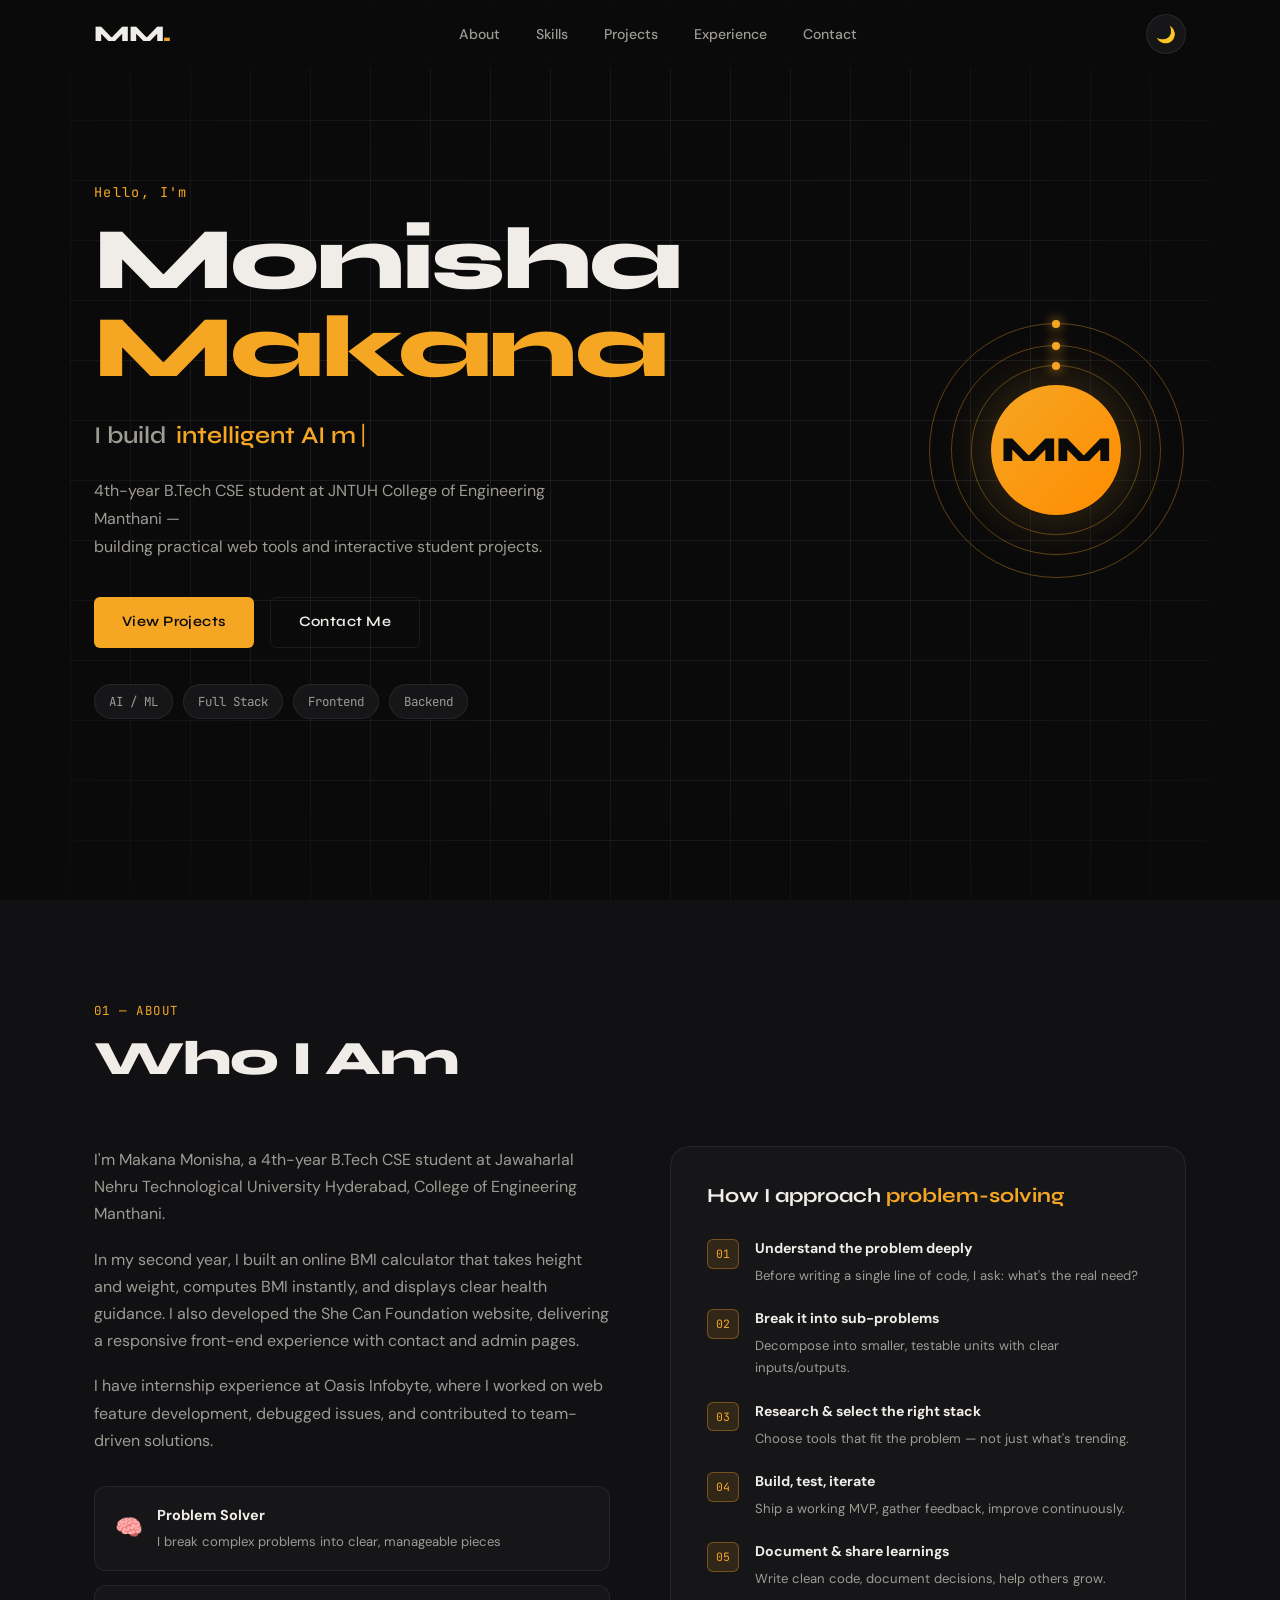
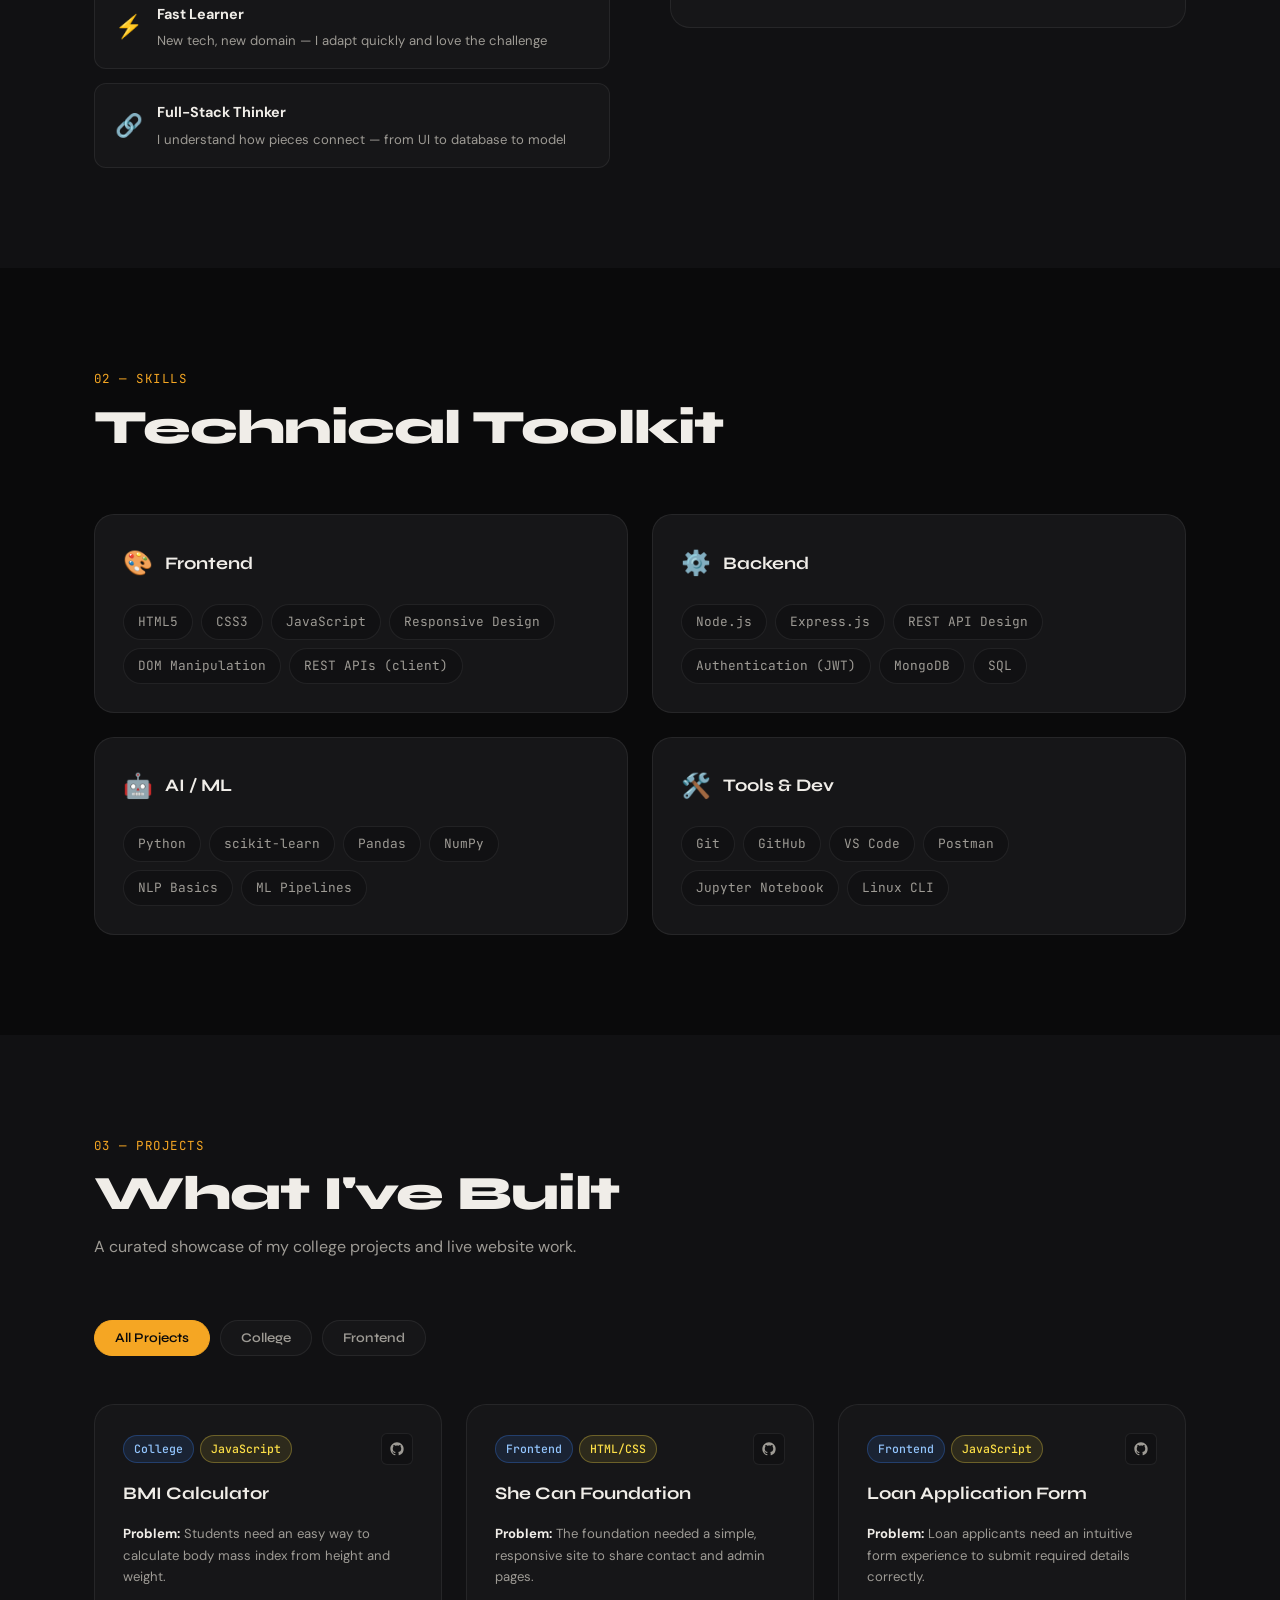
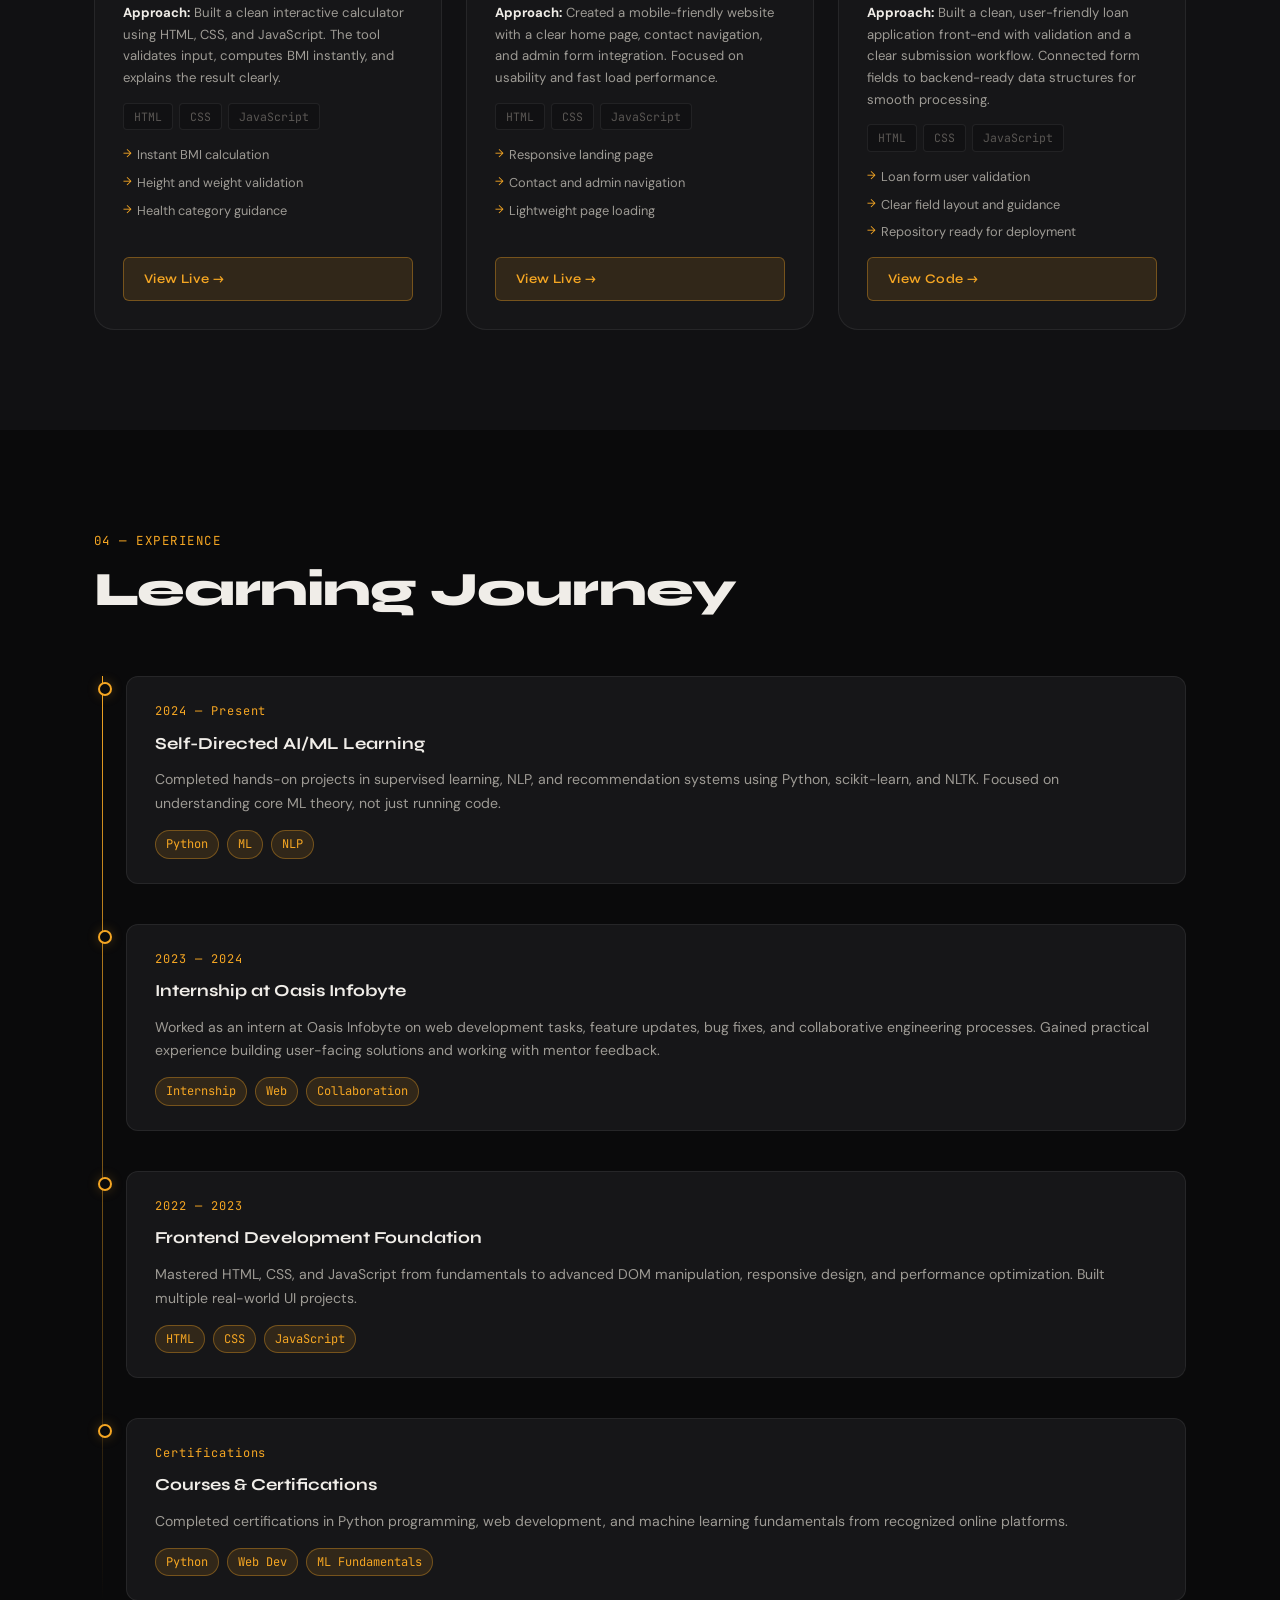
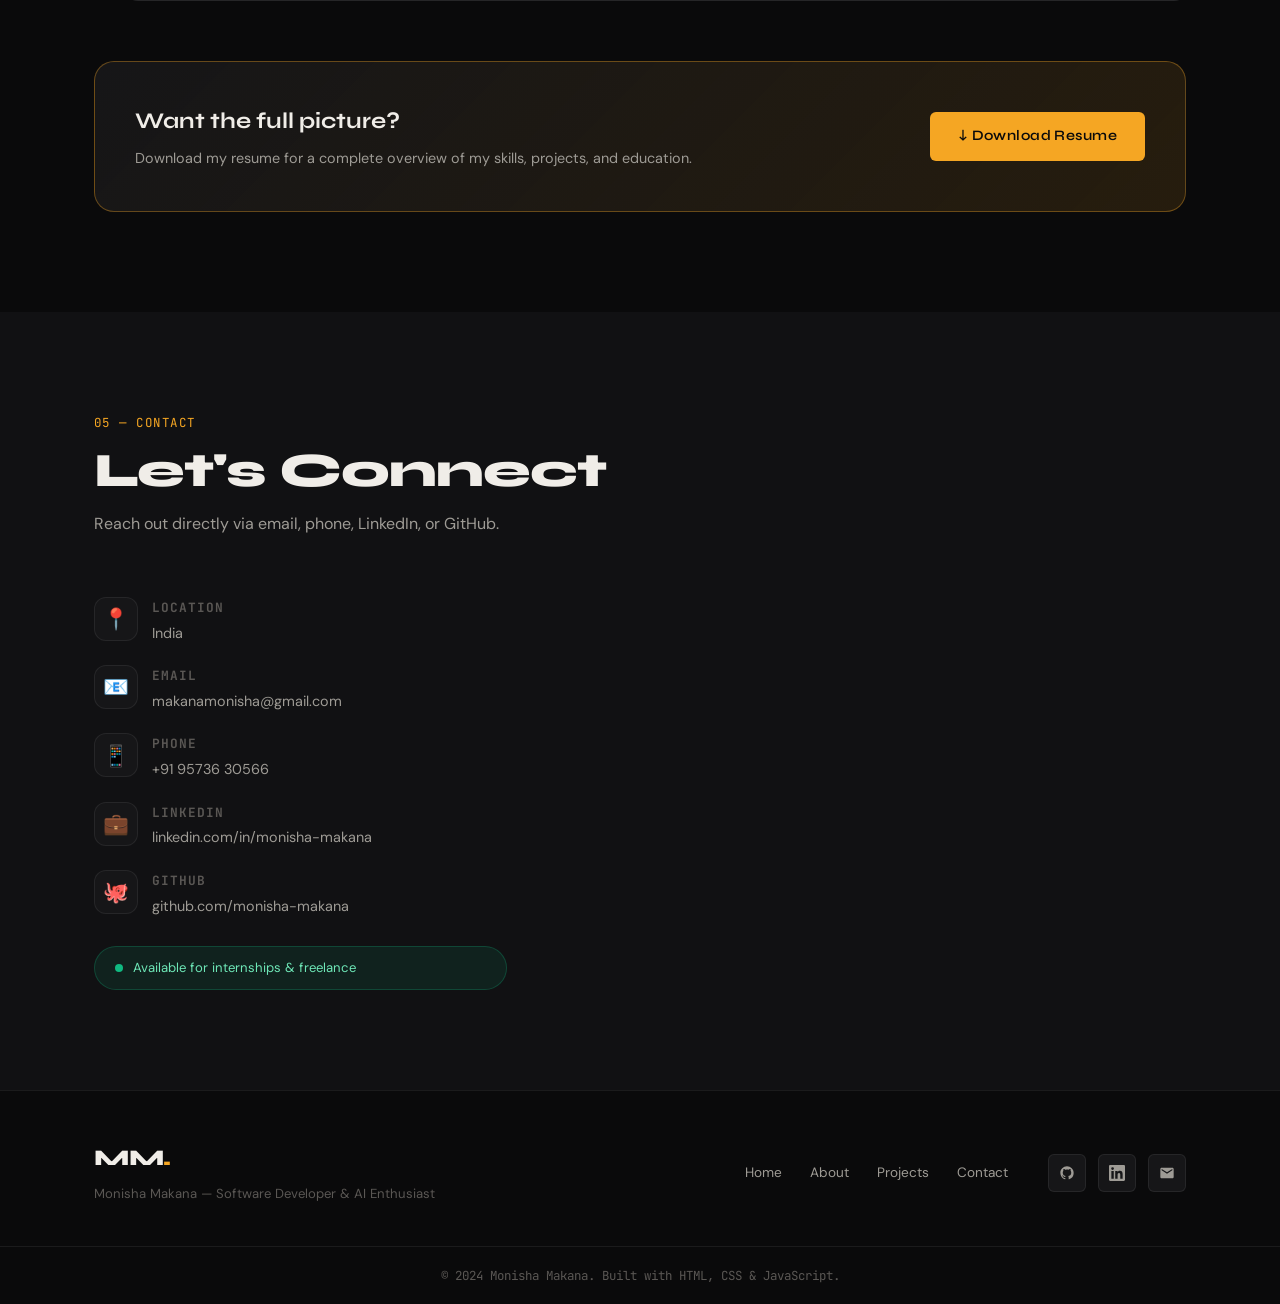
==== index.html @ d85f68fb "Add files via upload" ====
<!DOCTYPE html>
<html lang="en" data-theme="dark">
<head>
  <meta charset="UTF-8" />
  <meta name="viewport" content="width=device-width, initial-scale=1.0" />
  <title>Monisha Makana — Software Developer & AI Enthusiast</title>
  <style>
/* ============================================================
   MONISHA MAKANA — PORTFOLIO CSS
   Aesthetic: Editorial Tech — Dark/Amber with Light Mode Support
   Fonts: Syne (display) + DM Sans (body) + JetBrains Mono (code)
   ============================================================ */

/* ===== CSS VARIABLES ===== */
:root {
  /* Dark theme (default) */
  --bg-primary:    #0a0a0b;
  --bg-secondary:  #111113;
  --bg-card:       #161618;
  --bg-card-hover: #1c1c1f;

  --text-primary:  #f0ede8;
  --text-secondary:#9e9b95;
  --text-muted:    #5a5754;

  --accent:        #f5a623;
  --accent-dim:    rgba(245,166,35,0.12);
  --accent-glow:   rgba(245,166,35,0.25);

  --border:        rgba(255,255,255,0.07);
  --border-accent: rgba(245,166,35,0.35);

  --radius-sm:     6px;
  --radius-md:     12px;
  --radius-lg:     20px;

  --shadow-card:   0 4px 32px rgba(0,0,0,0.5);
  --shadow-glow:   0 0 40px rgba(245,166,35,0.15);

  --transition:    0.3s cubic-bezier(0.4,0,0.2,1);
  --font-display:  'Syne', sans-serif;
  --font-body:     'DM Sans', sans-serif;
  --font-mono:     'JetBrains Mono', monospace;
}

/* Light theme */
[data-theme="light"] {
  --bg-primary:    #faf9f7;
  --bg-secondary:  #f2f0ec;
  --bg-card:       #ffffff;
  --bg-card-hover: #f7f5f1;

  --text-primary:  #1a1815;
  --text-secondary:#5a5754;
  --text-muted:    #9e9b95;

  --accent:        #d4880a;
  --accent-dim:    rgba(212,136,10,0.1);
  --accent-glow:   rgba(212,136,10,0.2);

  --border:        rgba(0,0,0,0.08);
  --border-accent: rgba(212,136,10,0.3);

  --shadow-card:   0 4px 24px rgba(0,0,0,0.08);
  --shadow-glow:   0 0 40px rgba(212,136,10,0.12);
}

/* ===== RESET & BASE ===== */
*, *::before, *::after { box-sizing: border-box; margin: 0; padding: 0; }

html {
  scroll-behavior: smooth;
  font-size: 16px;
}

body {
  font-family: var(--font-body);
  background: var(--bg-primary);
  color: var(--text-primary);
  line-height: 1.7;
  transition: background var(--transition), color var(--transition);
  overflow-x: hidden;
}

a { color: inherit; text-decoration: none; }
img { max-width: 100%; display: block; }
ul { list-style: none; }
button { cursor: pointer; border: none; background: none; font-family: inherit; }

/* ===== SCROLLBAR ===== */
::-webkit-scrollbar { width: 4px; }
::-webkit-scrollbar-track { background: var(--bg-primary); }
::-webkit-scrollbar-thumb { background: var(--accent-dim); border-radius: 2px; }
::-webkit-scrollbar-thumb:hover { background: var(--accent); }

/* ===== UTILITY ===== */
.container {
  max-width: 1140px;
  margin: 0 auto;
  padding: 0 24px;
}

.accent { color: var(--accent); }

/* ===== REVEAL ANIMATION ===== */
.reveal {
  opacity: 0;
  transform: translateY(30px);
  transition: opacity 0.7s ease, transform 0.7s ease;
}
.reveal.visible {
  opacity: 1;
  transform: translateY(0);
}

/* Hero section elements are visible immediately */
.hero .reveal {
  opacity: 1;
  transform: translateY(0);
}

/* ===== BUTTONS ===== */
.btn {
  display: inline-flex;
  align-items: center;
  gap: 8px;
  padding: 12px 28px;
  border-radius: var(--radius-sm);
  font-family: var(--font-display);
  font-weight: 600;
  font-size: 0.9rem;
  letter-spacing: 0.03em;
  transition: all var(--transition);
  cursor: pointer;
  white-space: nowrap;
}

.btn-primary {
  background: var(--accent);
  color: #0a0a0b;
  box-shadow: 0 0 0 0 var(--accent-glow);
}
.btn-primary:hover {
  background: #ffbc47;
  box-shadow: 0 4px 24px var(--accent-glow);
  transform: translateY(-2px);
}

.btn-outline {
  background: transparent;
  color: var(--text-primary);
  border: 1px solid var(--border);
}
.btn-outline:hover {
  border-color: var(--accent);
  color: var(--accent);
  transform: translateY(-2px);
}

.btn-card {
  background: var(--accent-dim);
  color: var(--accent);
  padding: 10px 20px;
  font-size: 0.82rem;
  border: 1px solid var(--border-accent);
}
.btn-card:hover {
  background: var(--accent);
  color: #0a0a0b;
}

.btn-full { width: 100%; justify-content: center; }

/* ===== SECTION BASE ===== */
.section {
  padding: 100px 0;
}

.section-header {
  margin-bottom: 60px;
}

.section-tag {
  font-family: var(--font-mono);
  font-size: 0.78rem;
  color: var(--accent);
  letter-spacing: 0.12em;
  text-transform: uppercase;
  display: block;
  margin-bottom: 12px;
}

.section-title {
  font-family: var(--font-display);
  font-size: clamp(2rem, 4vw, 3rem);
  font-weight: 800;
  line-height: 1.1;
  letter-spacing: -0.02em;
}

.section-subtitle {
  margin-top: 12px;
  color: var(--text-secondary);
  font-size: 1rem;
  max-width: 560px;
}

/* ============================================================
   NAVBAR
   ============================================================ */
.navbar {
  position: fixed;
  top: 0;
  left: 0;
  right: 0;
  z-index: 999;
  background: rgba(10,10,11,0.6);
  backdrop-filter: blur(16px);
  -webkit-backdrop-filter: blur(16px);
  border-bottom: 1px solid transparent;
  transition: border-color var(--transition), background var(--transition);
}
[data-theme="light"] .navbar {
  background: rgba(250,249,247,0.8);
}
.navbar.scrolled {
  border-bottom-color: var(--border);
}

.nav-container {
  max-width: 1140px;
  margin: 0 auto;
  padding: 0 24px;
  height: 68px;
  display: flex;
  align-items: center;
  justify-content: space-between;
  gap: 32px;
}

.nav-logo {
  font-family: var(--font-display);
  font-size: 1.4rem;
  font-weight: 800;
  letter-spacing: -0.02em;
  flex-shrink: 0;
}
.nav-logo .dot { color: var(--accent); }

.nav-links {
  display: flex;
  align-items: center;
  gap: 36px;
}
.nav-links a {
  font-size: 0.88rem;
  font-weight: 500;
  color: var(--text-secondary);
  transition: color var(--transition);
  position: relative;
}
.nav-links a::after {
  content: '';
  position: absolute;
  bottom: -4px;
  left: 0;
  width: 0;
  height: 1px;
  background: var(--accent);
  transition: width var(--transition);
}
.nav-links a:hover,
.nav-links a.active {
  color: var(--text-primary);
}
.nav-links a:hover::after,
.nav-links a.active::after {
  width: 100%;
}

.nav-actions {
  display: flex;
  align-items: center;
  gap: 12px;
}

.theme-toggle {
  width: 40px;
  height: 40px;
  border-radius: 50%;
  display: flex;
  align-items: center;
  justify-content: center;
  background: var(--bg-card);
  border: 1px solid var(--border);
  font-size: 1rem;
  transition: all var(--transition);
}
.theme-toggle:hover { border-color: var(--accent); }

[data-theme="dark"] .icon-sun { display: none; }
[data-theme="dark"] .icon-moon { display: block; }
[data-theme="light"] .icon-sun { display: block; }
[data-theme="light"] .icon-moon { display: none; }

.hamburger {
  display: none;
  flex-direction: column;
  gap: 5px;
  padding: 8px;
}
.hamburger span {
  display: block;
  width: 22px;
  height: 2px;
  background: var(--text-primary);
  border-radius: 2px;
  transition: all var(--transition);
}

/* ============================================================
   HERO
   ============================================================ */
.hero {
  min-height: 100vh;
  position: relative;
  padding: 80px 24px;
  overflow: hidden;
  display: grid;
  grid-template-columns: 1fr auto;
  align-items: center;
  gap: 60px;
  max-width: 1140px;
  margin: 0 auto;
}

/* Background grid pattern */
.hero-bg-grid {
  position: absolute;
  inset: 0;
  background-image:
    linear-gradient(var(--border) 1px, transparent 1px),
    linear-gradient(90deg, var(--border) 1px, transparent 1px);
  background-size: 60px 60px;
  mask-image: radial-gradient(ellipse 80% 80% at 50% 50%, black 40%, transparent 100%);
  -webkit-mask-image: radial-gradient(ellipse 80% 80% at 50% 50%, black 40%, transparent 100%);
  z-index: 0;
  pointer-events: none;
}

.hero > *:not(.hero-bg-grid) {
  position: relative;
  z-index: 1;
}

.hero-content {
  max-width: 620px;
}

.hero-greeting {
  font-family: var(--font-mono);
  font-size: 0.85rem;
  color: var(--accent);
  letter-spacing: 0.1em;
  margin-bottom: 12px;
}

.hero-name {
  font-family: var(--font-display);
  font-size: clamp(3rem, 7vw, 5.5rem);
  font-weight: 800;
  line-height: 1.0;
  letter-spacing: -0.03em;
  margin-bottom: 24px;
}

.hero-role {
  font-family: var(--font-display);
  font-size: clamp(1.1rem, 2.5vw, 1.5rem);
  font-weight: 600;
  color: var(--text-secondary);
  margin-bottom: 20px;
  display: flex;
  align-items: center;
  flex-wrap: wrap;
  gap: 4px;
}
.typed-text { color: var(--accent); }
.cursor-blink {
  color: var(--accent);
  animation: blink 1s step-end infinite;
  font-weight: 300;
}
@keyframes blink { 0%,100%{opacity:1} 50%{opacity:0} }

.hero-tagline {
  color: var(--text-secondary);
  font-size: 1rem;
  line-height: 1.75;
  margin-bottom: 36px;
  max-width: 480px;
}

.hero-cta {
  display: flex;
  gap: 16px;
  flex-wrap: wrap;
  margin-bottom: 36px;
}

.hero-chips {
  display: flex;
  gap: 10px;
  flex-wrap: wrap;
}
.chip {
  padding: 6px 14px;
  background: var(--bg-card);
  border: 1px solid var(--border);
  border-radius: 100px;
  font-size: 0.78rem;
  font-family: var(--font-mono);
  color: var(--text-secondary);
  transition: all var(--transition);
}
.chip:hover {
  border-color: var(--accent);
  color: var(--accent);
}

/* Avatar visual */
.hero-visual {
  display: flex;
  align-items: center;
  justify-content: center;
  position: relative;
  z-index: 1;
}

.avatar-ring {
  position: relative;
  width: 260px;
  height: 260px;
  display: flex;
  align-items: center;
  justify-content: center;
  flex-shrink: 0;
}

.avatar-inner {
  width: 130px;
  height: 130px;
  border-radius: 50%;
  background: linear-gradient(135deg, var(--accent) 0%, #ff8c00 100%);
  display: flex;
  align-items: center;
  justify-content: center;
  box-shadow: 0 0 60px var(--accent-glow);
  z-index: 2;
  position: relative;
}

.avatar-initials {
  font-family: var(--font-display);
  font-size: 2.2rem;
  font-weight: 800;
  color: #0a0a0b;
  letter-spacing: -0.03em;
}

.orbit {
  position: absolute;
  border: 1px solid var(--border-accent);
  border-radius: 50%;
  animation: spin linear infinite;
}
.orbit-1 { width: 170px; height: 170px; animation-duration: 8s; }
.orbit-2 { width: 210px; height: 210px; animation-duration: 14s; animation-direction: reverse; }
.orbit-3 { width: 255px; height: 255px; animation-duration: 20s; }

.orb {
  width: 8px;
  height: 8px;
  border-radius: 50%;
  background: var(--accent);
  position: absolute;
  top: -4px;
  left: 50%;
  transform: translateX(-50%);
  box-shadow: 0 0 12px var(--accent);
}

@keyframes spin { from{transform:rotate(0deg)} to{transform:rotate(360deg)} }

/* ============================================================
   ABOUT
   ============================================================ */
.about { background: var(--bg-secondary); }

.about-grid {
  display: grid;
  grid-template-columns: 1fr 1fr;
  gap: 60px;
  align-items: start;
}

.about-text p {
  color: var(--text-secondary);
  margin-bottom: 18px;
  font-size: 1rem;
}
.about-text strong { color: var(--text-primary); }

.about-values {
  display: grid;
  grid-template-columns: 1fr;
  gap: 14px;
  margin-top: 32px;
}

.value-card {
  display: grid;
  grid-template-columns: auto 1fr;
  grid-template-rows: auto auto;
  gap: 4px 14px;
  padding: 16px 20px;
  background: var(--bg-card);
  border: 1px solid var(--border);
  border-radius: var(--radius-md);
  transition: border-color var(--transition);
}
.value-card:hover { border-color: var(--border-accent); }
.value-icon {
  font-size: 1.4rem;
  grid-row: 1 / 3;
  display: flex;
  align-items: center;
}
.value-card strong { font-size: 0.9rem; }
.value-card p { font-size: 0.82rem; color: var(--text-secondary); margin: 0; }

/* Approach Box */
.approach-box {
  background: var(--bg-card);
  border: 1px solid var(--border);
  border-radius: var(--radius-lg);
  padding: 36px;
}

.approach-title {
  font-family: var(--font-display);
  font-size: 1.25rem;
  font-weight: 700;
  margin-bottom: 28px;
  line-height: 1.3;
}

.approach-steps {
  display: flex;
  flex-direction: column;
  gap: 20px;
}

.approach-steps li {
  display: flex;
  gap: 16px;
  align-items: flex-start;
}

.step-num {
  font-family: var(--font-mono);
  font-size: 0.72rem;
  color: var(--accent);
  background: var(--accent-dim);
  border: 1px solid var(--border-accent);
  border-radius: var(--radius-sm);
  padding: 4px 8px;
  flex-shrink: 0;
  margin-top: 2px;
}

.approach-steps strong {
  font-size: 0.88rem;
  display: block;
  margin-bottom: 4px;
}
.approach-steps p { font-size: 0.82rem; color: var(--text-secondary); margin: 0; }

/* ============================================================
   SKILLS
   ============================================================ */
.skills-grid {
  display: grid;
  grid-template-columns: repeat(2, 1fr);
  gap: 24px;
}

.skill-category {
  background: var(--bg-card);
  border: 1px solid var(--border);
  border-radius: var(--radius-lg);
  padding: 28px;
  transition: border-color var(--transition), transform var(--transition);
}
.skill-category:hover {
  border-color: var(--border-accent);
  transform: translateY(-4px);
  box-shadow: var(--shadow-card);
}

.skill-cat-header {
  display: flex;
  align-items: center;
  gap: 12px;
  margin-bottom: 20px;
}
.skill-cat-icon { font-size: 1.5rem; }
.skill-cat-header h3 {
  font-family: var(--font-display);
  font-size: 1.1rem;
  font-weight: 700;
}

.skill-tags {
  display: flex;
  flex-wrap: wrap;
  gap: 8px;
}
.skill-tag {
  padding: 6px 14px;
  background: var(--bg-secondary);
  border: 1px solid var(--border);
  border-radius: 100px;
  font-size: 0.8rem;
  font-family: var(--font-mono);
  color: var(--text-secondary);
  transition: all var(--transition);
}
.skill-tag:hover {
  background: var(--accent-dim);
  border-color: var(--border-accent);
  color: var(--accent);
}

/* ============================================================
   PROJECTS
   ============================================================ */
.projects { background: var(--bg-secondary); }

/* Filter Bar */
.filter-bar {
  display: flex;
  gap: 10px;
  flex-wrap: wrap;
  margin-bottom: 48px;
}

.filter-btn {
  padding: 9px 20px;
  border-radius: 100px;
  border: 1px solid var(--border);
  font-family: var(--font-display);
  font-size: 0.83rem;
  font-weight: 600;
  color: var(--text-secondary);
  background: var(--bg-card);
  transition: all var(--transition);
}
.filter-btn:hover {
  border-color: var(--accent);
  color: var(--text-primary);
}
.filter-btn.active {
  background: var(--accent);
  border-color: var(--accent);
  color: #0a0a0b;
}

/* Projects Grid */
.projects-grid {
  display: grid;
  grid-template-columns: repeat(3, 1fr);
  gap: 24px;
}

.project-card {
  background: var(--bg-card);
  border: 1px solid var(--border);
  border-radius: var(--radius-lg);
  padding: 28px;
  display: flex;
  flex-direction: column;
  gap: 14px;
  transition: all var(--transition);
  position: relative;
  overflow: hidden;
}
.project-card::before {
  content: '';
  position: absolute;
  top: 0;
  left: 0;
  right: 0;
  height: 3px;
  background: linear-gradient(90deg, transparent, var(--accent), transparent);
  opacity: 0;
  transition: opacity var(--transition);
}
.project-card:hover {
  border-color: var(--border-accent);
  transform: translateY(-6px);
  box-shadow: var(--shadow-card), var(--shadow-glow);
}
.project-card:hover::before { opacity: 1; }

/* Hidden cards during filter */
.project-card.hidden {
  display: none;
}

.card-header {
  display: flex;
  align-items: center;
  justify-content: space-between;
  gap: 8px;
}

.card-badges {
  display: flex;
  gap: 6px;
  flex-wrap: wrap;
}

.badge {
  padding: 3px 10px;
  border-radius: 100px;
  font-size: 0.72rem;
  font-family: var(--font-mono);
  font-weight: 500;
}
.badge-ai       { background: rgba(139,92,246,0.15); color:#a78bfa; border: 1px solid rgba(139,92,246,0.3); }
.badge-fullstack{ background: rgba(16,185,129,0.12); color:#6ee7b7; border: 1px solid rgba(16,185,129,0.3); }
.badge-frontend { background: rgba(59,130,246,0.12); color:#93c5fd; border: 1px solid rgba(59,130,246,0.3); }
.badge-backend  { background: rgba(245,158,11,0.12); color:#fcd34d; border: 1px solid rgba(245,158,11,0.3); }
.badge-python   { background: rgba(245,166,35,0.1);  color:var(--accent); border: 1px solid var(--border-accent); }
.badge-js       { background: rgba(253,224,71,0.1);  color:#fde047; border: 1px solid rgba(253,224,71,0.3); }

.icon-link {
  width: 32px;
  height: 32px;
  display: flex;
  align-items: center;
  justify-content: center;
  border-radius: var(--radius-sm);
  background: var(--bg-secondary);
  border: 1px solid var(--border);
  color: var(--text-secondary);
  transition: all var(--transition);
  flex-shrink: 0;
}
.icon-link svg { width: 16px; height: 16px; }
.icon-link:hover {
  background: var(--accent-dim);
  border-color: var(--border-accent);
  color: var(--accent);
}

.card-title {
  font-family: var(--font-display);
  font-size: 1.1rem;
  font-weight: 700;
}

.card-problem,
.card-approach {
  font-size: 0.82rem;
  color: var(--text-secondary);
  line-height: 1.65;
}
.card-problem strong,
.card-approach strong {
  color: var(--text-primary);
}

.card-stack {
  display: flex;
  flex-wrap: wrap;
  gap: 6px;
}
.stack-item {
  padding: 3px 10px;
  background: var(--bg-secondary);
  border-radius: 4px;
  font-family: var(--font-mono);
  font-size: 0.72rem;
  color: var(--text-muted);
  border: 1px solid var(--border);
}

.card-features {
  flex: 1;
  display: flex;
  flex-direction: column;
  gap: 6px;
}
.card-features li {
  font-size: 0.8rem;
  color: var(--text-secondary);
  padding-left: 14px;
  position: relative;
}
.card-features li::before {
  content: '→';
  position: absolute;
  left: 0;
  color: var(--accent);
  font-size: 0.7rem;
}

/* ============================================================
   EXPERIENCE / TIMELINE
   ============================================================ */
.timeline {
  position: relative;
  padding-left: 32px;
  display: flex;
  flex-direction: column;
  gap: 0;
}

.timeline::before {
  content: '';
  position: absolute;
  left: 8px;
  top: 0;
  bottom: 0;
  width: 1px;
  background: linear-gradient(to bottom, var(--accent), transparent);
}

.timeline-item {
  position: relative;
  padding-bottom: 40px;
}
.timeline-item:last-child { padding-bottom: 0; }

.timeline-dot {
  position: absolute;
  left: -28px;
  top: 6px;
  width: 14px;
  height: 14px;
  border-radius: 50%;
  background: var(--bg-primary);
  border: 2px solid var(--accent);
  box-shadow: 0 0 12px var(--accent-glow);
}

.timeline-content {
  background: var(--bg-card);
  border: 1px solid var(--border);
  border-radius: var(--radius-md);
  padding: 24px 28px;
  transition: border-color var(--transition);
}
.timeline-content:hover { border-color: var(--border-accent); }

.timeline-date {
  font-family: var(--font-mono);
  font-size: 0.75rem;
  color: var(--accent);
  letter-spacing: 0.08em;
  display: block;
  margin-bottom: 8px;
}
.timeline-content h3 {
  font-family: var(--font-display);
  font-size: 1.05rem;
  font-weight: 700;
  margin-bottom: 10px;
}
.timeline-content p {
  font-size: 0.88rem;
  color: var(--text-secondary);
  line-height: 1.7;
  margin-bottom: 14px;
}
.timeline-tags {
  display: flex;
  gap: 8px;
  flex-wrap: wrap;
}
.timeline-tags span {
  padding: 3px 10px;
  background: var(--accent-dim);
  border: 1px solid var(--border-accent);
  border-radius: 100px;
  font-size: 0.75rem;
  font-family: var(--font-mono);
  color: var(--accent);
}

/* Resume CTA */
.resume-cta {
  margin-top: 60px;
}
.resume-card {
  background: linear-gradient(135deg, var(--bg-card) 0%, var(--accent-dim) 100%);
  border: 1px solid var(--border-accent);
  border-radius: var(--radius-lg);
  padding: 40px;
  display: flex;
  align-items: center;
  justify-content: space-between;
  gap: 32px;
  flex-wrap: wrap;
}
.resume-text h3 {
  font-family: var(--font-display);
  font-size: 1.4rem;
  font-weight: 700;
  margin-bottom: 6px;
}
.resume-text p { color: var(--text-secondary); font-size: 0.9rem; }

/* ============================================================
   CONTACT
   ============================================================ */
.contact { background: var(--bg-secondary); }

.contact-grid {
  display: grid;
  grid-template-columns: 1fr 1.5fr;
  gap: 60px;
  align-items: start;
}

.contact-info {
  display: flex;
  flex-direction: column;
  gap: 20px;
}

.contact-item {
  display: flex;
  gap: 14px;
  align-items: flex-start;
}
.contact-icon {
  font-size: 1.3rem;
  width: 44px;
  height: 44px;
  background: var(--bg-card);
  border: 1px solid var(--border);
  border-radius: var(--radius-md);
  display: flex;
  align-items: center;
  justify-content: center;
  flex-shrink: 0;
}
.contact-item strong {
  font-size: 0.8rem;
  font-family: var(--font-mono);
  color: var(--text-muted);
  text-transform: uppercase;
  letter-spacing: 0.08em;
  display: block;
  margin-bottom: 2px;
}
.contact-item p, .contact-item a {
  font-size: 0.9rem;
  color: var(--text-secondary);
  transition: color var(--transition);
}
.contact-item a:hover { color: var(--accent); }

.availability-badge {
  display: inline-flex;
  align-items: center;
  gap: 10px;
  padding: 10px 20px;
  background: rgba(16,185,129,0.1);
  border: 1px solid rgba(16,185,129,0.25);
  border-radius: 100px;
  font-size: 0.82rem;
  color: #6ee7b7;
  margin-top: 8px;
}
.avail-dot {
  width: 8px;
  height: 8px;
  border-radius: 50%;
  background: #10b981;
  animation: pulse-dot 2s ease infinite;
  flex-shrink: 0;
}
@keyframes pulse-dot {
  0%,100% { box-shadow: 0 0 0 0 rgba(16,185,129,0.4); }
  50%      { box-shadow: 0 0 0 6px rgba(16,185,129,0); }
}

/* Contact Form */
.contact-form {
  display: flex;
  flex-direction: column;
  gap: 16px;
}
.form-row {
  display: grid;
  grid-template-columns: 1fr 1fr;
  gap: 16px;
}
.form-group {
  display: flex;
  flex-direction: column;
  gap: 6px;
}
.form-group label {
  font-size: 0.78rem;
  font-family: var(--font-mono);
  color: var(--text-muted);
  text-transform: uppercase;
  letter-spacing: 0.08em;
}
.form-group input,
.form-group textarea {
  background: var(--bg-card);
  border: 1px solid var(--border);
  border-radius: var(--radius-sm);
  padding: 12px 16px;
  font-family: var(--font-body);
  font-size: 0.9rem;
  color: var(--text-primary);
  transition: border-color var(--transition);
  resize: vertical;
  outline: none;
}
.form-group input:focus,
.form-group textarea:focus {
  border-color: var(--accent);
  box-shadow: 0 0 0 3px var(--accent-dim);
}
.form-group input::placeholder,
.form-group textarea::placeholder {
  color: var(--text-muted);
}
.form-note {
  font-size: 0.82rem;
  color: #6ee7b7;
  text-align: center;
  min-height: 20px;
}

/* ============================================================
   FOOTER
   ============================================================ */
.footer {
  background: var(--bg-primary);
  border-top: 1px solid var(--border);
  padding: 48px 0 0;
}
.footer-inner {
  display: grid;
  grid-template-columns: 1fr auto auto;
  gap: 40px;
  align-items: center;
  padding-bottom: 40px;
}
.footer-brand p {
  font-size: 0.82rem;
  color: var(--text-muted);
  margin-top: 6px;
}
.footer-links {
  display: flex;
  gap: 28px;
}
.footer-links a {
  font-size: 0.85rem;
  color: var(--text-secondary);
  transition: color var(--transition);
}
.footer-links a:hover { color: var(--accent); }
.footer-social {
  display: flex;
  gap: 12px;
}
.social-link {
  width: 38px;
  height: 38px;
  display: flex;
  align-items: center;
  justify-content: center;
  border-radius: var(--radius-sm);
  background: var(--bg-card);
  border: 1px solid var(--border);
  color: var(--text-secondary);
  transition: all var(--transition);
}
.social-link svg { width: 16px; height: 16px; }
.social-link:hover {
  background: var(--accent-dim);
  border-color: var(--border-accent);
  color: var(--accent);
}
.footer-bottom {
  border-top: 1px solid var(--border);
  padding: 18px 0;
  text-align: center;
}
.footer-bottom p {
  font-size: 0.78rem;
  color: var(--text-muted);
  font-family: var(--font-mono);
}

/* ============================================================
   MOBILE NAV OVERLAY
   ============================================================ */
@media (max-width: 768px) {
  .nav-links {
    position: fixed;
    inset: 68px 0 0 0;
    background: var(--bg-primary);
    flex-direction: column;
    justify-content: center;
    gap: 36px;
    align-items: center;
    transform: translateX(100%);
    transition: transform 0.4s cubic-bezier(0.4,0,0.2,1);
    border-top: 1px solid var(--border);
  }
  .nav-links.open { transform: translateX(0); }
  .nav-links a { font-size: 1.2rem; }
  .hamburger { display: flex; }

  .hamburger { display: flex; }
  .hamburger.open span:nth-child(1) { transform: rotate(45deg) translate(5px, 5px); }
  .hamburger.open span:nth-child(2) { opacity: 0; }
  .hamburger.open span:nth-child(3) { transform: rotate(-45deg) translate(5px, -5px); }
}

/* ============================================================
   RESPONSIVE
   ============================================================ */
@media (max-width: 1024px) {
  .projects-grid { grid-template-columns: repeat(2, 1fr); }
  .about-grid { grid-template-columns: 1fr; }
  .hero { grid-template-columns: 1fr; grid-template-rows: auto auto; }
  .hero-visual { display: none; }
}

@media (max-width: 768px) {
  .section { padding: 72px 0; }

  .hero {
    padding: 100px 24px 60px;
    grid-template-columns: 1fr;
    text-align: center;
  }
  .hero-cta { justify-content: center; }
  .hero-chips { justify-content: center; }
  .hero-tagline { margin: 0 auto 36px; }
  .hero-role { justify-content: center; }

  .skills-grid { grid-template-columns: 1fr; }
  .projects-grid { grid-template-columns: 1fr; }
  .contact-grid { grid-template-columns: 1fr; }
  .form-row { grid-template-columns: 1fr; }

  .footer-inner { grid-template-columns: 1fr; gap: 24px; }
  .footer-links { flex-wrap: wrap; gap: 16px; }

  .resume-card { flex-direction: column; text-align: center; }
  .timeline { padding-left: 24px; }
}

@media (max-width: 480px) {
  .hero-name { font-size: 2.8rem; }
  .filter-bar { gap: 8px; }
  .filter-btn { padding: 7px 14px; font-size: 0.78rem; }
}

</style>
  <!-- Google Fonts: Syne (display) + DM Sans (body) -->
  <link rel="preconnect" href="https://fonts.googleapis.com" />
  <link rel="preconnect" href="https://fonts.gstatic.com" crossorigin />
  <link href="https://fonts.googleapis.com/css2?family=Syne:wght@400;600;700;800&family=DM+Sans:ital,wght@0,300;0,400;0,500;1,300&family=JetBrains+Mono:wght@400;500&display=swap" rel="stylesheet" />
</head>
<body>

  <!-- ========== NAVBAR ========== -->
  <nav class="navbar" id="navbar">
    <div class="nav-container">
      <a href="#home" class="nav-logo">MM<span class="dot">.</span></a>

      <ul class="nav-links" id="navLinks">
        <li><a href="#about">About</a></li>
        <li><a href="#skills">Skills</a></li>
        <li><a href="#projects">Projects</a></li>
        <li><a href="#experience">Experience</a></li>
        <li><a href="#contact">Contact</a></li>
      </ul>

      <div class="nav-actions">
        <!-- Dark/Light Toggle -->
        <button class="theme-toggle" id="themeToggle" aria-label="Toggle theme">
          <span class="icon-sun">☀️</span>
          <span class="icon-moon">🌙</span>
        </button>
        <!-- Mobile hamburger -->
        <button class="hamburger" id="hamburger" aria-label="Menu">
          <span></span><span></span><span></span>
        </button>
      </div>
    </div>
  </nav>

  <!-- ========== HERO ========== -->
  <section class="hero" id="home">
    <div class="hero-bg-grid"></div>
    <div class="hero-content">
      <p class="hero-greeting reveal">Hello, I'm</p>
      <h1 class="hero-name reveal">Monisha<br /><span class="accent">Makana</span></h1>
      <div class="hero-role reveal">
        <span class="role-static">I build&nbsp;</span>
        <span class="typed-text" id="typedText"></span>
        <span class="cursor-blink">|</span>
      </div>
      <p class="hero-tagline reveal">
        4th-year B.Tech CSE student at JNTUH College of Engineering Manthani —<br />
        building practical web tools and interactive student projects.
      </p>
      <div class="hero-cta reveal">
        <a href="#projects" class="btn btn-primary">View Projects</a>
        <a href="#contact" class="btn btn-outline">Contact Me</a>
      </div>
      <div class="hero-chips reveal">
        <span class="chip">AI / ML</span>
        <span class="chip">Full Stack</span>
        <span class="chip">Frontend</span>
        <span class="chip">Backend</span>
      </div>
    </div>
    <div class="hero-visual reveal">
      <div class="avatar-ring">
        <div class="avatar-inner">
          <span class="avatar-initials">MM</span>
        </div>
        <div class="orbit orbit-1"><div class="orb"></div></div>
        <div class="orbit orbit-2"><div class="orb"></div></div>
        <div class="orbit orbit-3"><div class="orb"></div></div>
      </div>
    </div>
  </section>

  <!-- ========== ABOUT ========== -->
  <section class="section about" id="about">
    <div class="container">
      <div class="section-header reveal">
        <span class="section-tag">01 — About</span>
        <h2 class="section-title">Who I Am</h2>
      </div>
      <div class="about-grid">
        <div class="about-text reveal">
          <p>I'm Makana Monisha, a 4th-year B.Tech CSE student at Jawaharlal Nehru Technological University Hyderabad, College of Engineering Manthani.</p>
          <p>In my second year, I built an online BMI calculator that takes height and weight, computes BMI instantly, and displays clear health guidance. I also developed the She Can Foundation website, delivering a responsive front-end experience with contact and admin pages.</p>
          <p>I have internship experience at Oasis Infobyte, where I worked on web feature development, debugged issues, and contributed to team-driven solutions.</p>
          <div class="about-values">
            <div class="value-card reveal">
              <span class="value-icon">🧠</span>
              <strong>Problem Solver</strong>
              <p>I break complex problems into clear, manageable pieces</p>
            </div>
            <div class="value-card reveal">
              <span class="value-icon">⚡</span>
              <strong>Fast Learner</strong>
              <p>New tech, new domain — I adapt quickly and love the challenge</p>
            </div>
            <div class="value-card reveal">
              <span class="value-icon">🔗</span>
              <strong>Full-Stack Thinker</strong>
              <p>I understand how pieces connect — from UI to database to model</p>
            </div>
          </div>
        </div>

        <!-- Problem Solving Approach -->
        <div class="approach-box reveal">
          <h3 class="approach-title">How I approach <span class="accent">problem-solving</span></h3>
          <ol class="approach-steps">
            <li>
              <span class="step-num">01</span>
              <div>
                <strong>Understand the problem deeply</strong>
                <p>Before writing a single line of code, I ask: what's the real need?</p>
              </div>
            </li>
            <li>
              <span class="step-num">02</span>
              <div>
                <strong>Break it into sub-problems</strong>
                <p>Decompose into smaller, testable units with clear inputs/outputs.</p>
              </div>
            </li>
            <li>
              <span class="step-num">03</span>
              <div>
                <strong>Research & select the right stack</strong>
                <p>Choose tools that fit the problem — not just what's trending.</p>
              </div>
            </li>
            <li>
              <span class="step-num">04</span>
              <div>
                <strong>Build, test, iterate</strong>
                <p>Ship a working MVP, gather feedback, improve continuously.</p>
              </div>
            </li>
            <li>
              <span class="step-num">05</span>
              <div>
                <strong>Document & share learnings</strong>
                <p>Write clean code, document decisions, help others grow.</p>
              </div>
            </li>
          </ol>
        </div>
      </div>
    </div>
  </section>

  <!-- ========== SKILLS ========== -->
  <section class="section skills" id="skills">
    <div class="container">
      <div class="section-header reveal">
        <span class="section-tag">02 — Skills</span>
        <h2 class="section-title">Technical Toolkit</h2>
      </div>
      <div class="skills-grid">

        <div class="skill-category reveal">
          <div class="skill-cat-header">
            <span class="skill-cat-icon">🎨</span>
            <h3>Frontend</h3>
          </div>
          <div class="skill-tags">
            <span class="skill-tag">HTML5</span>
            <span class="skill-tag">CSS3</span>
            <span class="skill-tag">JavaScript</span>
            <span class="skill-tag">Responsive Design</span>
            <span class="skill-tag">DOM Manipulation</span>
            <span class="skill-tag">REST APIs (client)</span>
          </div>
        </div>

        <div class="skill-category reveal">
          <div class="skill-cat-header">
            <span class="skill-cat-icon">⚙️</span>
            <h3>Backend</h3>
          </div>
          <div class="skill-tags">
            <span class="skill-tag">Node.js</span>
            <span class="skill-tag">Express.js</span>
            <span class="skill-tag">REST API Design</span>
            <span class="skill-tag">Authentication (JWT)</span>
            <span class="skill-tag">MongoDB</span>
            <span class="skill-tag">SQL</span>
          </div>
        </div>

        <div class="skill-category reveal">
          <div class="skill-cat-header">
            <span class="skill-cat-icon">🤖</span>
            <h3>AI / ML</h3>
          </div>
          <div class="skill-tags">
            <span class="skill-tag">Python</span>
            <span class="skill-tag">scikit-learn</span>
            <span class="skill-tag">Pandas</span>
            <span class="skill-tag">NumPy</span>
            <span class="skill-tag">NLP Basics</span>
            <span class="skill-tag">ML Pipelines</span>
          </div>
        </div>

        <div class="skill-category reveal">
          <div class="skill-cat-header">
            <span class="skill-cat-icon">🛠️</span>
            <h3>Tools & Dev</h3>
          </div>
          <div class="skill-tags">
            <span class="skill-tag">Git</span>
            <span class="skill-tag">GitHub</span>
            <span class="skill-tag">VS Code</span>
            <span class="skill-tag">Postman</span>
            <span class="skill-tag">Jupyter Notebook</span>
            <span class="skill-tag">Linux CLI</span>
          </div>
        </div>

      </div>
    </div>
  </section>

  <!-- ========== PROJECTS ========== -->
  <section class="section projects" id="projects">
    <div class="container">
      <div class="section-header reveal">
        <span class="section-tag">03 — Projects</span>
        <h2 class="section-title">What I've Built</h2>
        <p class="section-subtitle">A curated showcase of my college projects and live website work.</p>
      </div>

      <!-- Filter Tabs -->
      <div class="filter-bar reveal">
        <button class="filter-btn active" data-filter="all">All Projects</button>
        <button class="filter-btn" data-filter="college">College</button>
        <button class="filter-btn" data-filter="frontend">Frontend</button>
      </div>

      <!-- Project Cards Grid -->
      <div class="projects-grid" id="projectsGrid">

        <article class="project-card reveal" data-category="college">
          <div class="card-header">
            <div class="card-badges">
              <span class="badge badge-frontend">College</span>
              <span class="badge badge-js">JavaScript</span>
            </div>
            <div class="card-links">
              <a href="https://bmi-sigma-eight.vercel.app" class="icon-link" title="Live BMI Site" target="_blank" rel="noreferrer">
                <svg viewBox="0 0 24 24" fill="currentColor"><path d="M12 2C6.477 2 2 6.484 2 12.017c0 4.425 2.865 8.18 6.839 9.504.5.092.682-.217.682-.483 0-.237-.008-.868-.013-1.703-2.782.605-3.369-1.343-3.369-1.343-.454-1.158-1.11-1.466-1.11-1.466-.908-.62.069-.608.069-.608 1.003.07 1.531 1.032 1.531 1.032.892 1.53 2.341 1.088 2.91.832.092-.647.35-1.088.636-1.338-2.22-.253-4.555-1.113-4.555-4.951 0-1.093.39-1.988 1.029-2.688-.103-.253-.446-1.272.098-2.65 0 0 .84-.27 2.75 1.026A9.564 9.564 0 0112 6.844c.85.004 1.705.115 2.504.337 1.909-1.296 2.747-1.027 2.747-1.027.546 1.379.202 2.398.1 2.651.64.7 1.028 1.595 1.028 2.688 0 3.848-2.339 4.695-4.566 4.943.359.309.678.92.678 1.855 0 1.338-.012 2.419-.012 2.747 0 .268.18.58.688.482A10.019 10.019 0 0022 12.017C22 6.484 17.522 2 12 2z"/></svg>
              </a>
            </div>
          </div>
          <h3 class="card-title">BMI Calculator</h3>
          <p class="card-problem"><strong>Problem:</strong> Students need an easy way to calculate body mass index from height and weight.</p>
          <p class="card-approach"><strong>Approach:</strong> Built a clean interactive calculator using HTML, CSS, and JavaScript. The tool validates input, computes BMI instantly, and explains the result clearly.</p>
          <div class="card-stack">
            <span class="stack-item">HTML</span>
            <span class="stack-item">CSS</span>
            <span class="stack-item">JavaScript</span>
          </div>
          <ul class="card-features">
            <li>Instant BMI calculation</li>
            <li>Height and weight validation</li>
            <li>Health category guidance</li>
          </ul>
          <a href="https://bmi-sigma-eight.vercel.app" class="btn btn-card" target="_blank" rel="noreferrer">View Live →</a>
        </article>

        <article class="project-card reveal" data-category="frontend">
          <div class="card-header">
            <div class="card-badges">
              <span class="badge badge-frontend">Frontend</span>
              <span class="badge badge-js">HTML/CSS</span>
            </div>
            <div class="card-links">
              <a href="https://github.com/monisha-makana" class="icon-link" title="GitHub" target="_blank" rel="noreferrer">
                <svg viewBox="0 0 24 24" fill="currentColor"><path d="M12 2C6.477 2 2 6.484 2 12.017c0 4.425 2.865 8.18 6.839 9.504.5.092.682-.217.682-.483 0-.237-.008-.868-.013-1.703-2.782.605-3.369-1.343-3.369-1.343-.454-1.158-1.11-1.466-1.11-1.466-.908-.62.069-.608.069-.608 1.003.07 1.531 1.032 1.531 1.032.892 1.53 2.341 1.088 2.91.832.092-.647.35-1.088.636-1.338-2.22-.253-4.555-1.113-4.555-4.951 0-1.093.39-1.988 1.029-2.688-.103-.253-.446-1.272.098-2.65 0 0 .84-.27 2.75 1.026A9.564 9.564 0 0112 6.844c.85.004 1.705.115 2.504.337 1.909-1.296 2.747-1.027 2.747-1.027.546 1.379.202 2.398.1 2.651.64.7 1.028 1.595 1.028 2.688 0 3.848-2.339 4.695-4.566 4.943.359.309.678.92.678 1.855 0 1.338-.012 2.419-.012 2.747 0 .268.18.58.688.482A10.019 10.019 0 0022 12.017C22 6.484 17.522 2 12 2z"/></svg>
              </a>
            </div>
          </div>
          <h3 class="card-title">She Can Foundation</h3>
          <p class="card-problem"><strong>Problem:</strong> The foundation needed a simple, responsive site to share contact and admin pages.</p>
          <p class="card-approach"><strong>Approach:</strong> Created a mobile-friendly website with a clear home page, contact navigation, and admin form integration. Focused on usability and fast load performance.</p>
          <div class="card-stack">
            <span class="stack-item">HTML</span>
            <span class="stack-item">CSS</span>
            <span class="stack-item">JavaScript</span>
          </div>
          <ul class="card-features">
            <li>Responsive landing page</li>
            <li>Contact and admin navigation</li>
            <li>Lightweight page loading</li>
          </ul>
          <a href="https://shecan-foundation-website.vercel.app/" class="btn btn-card" target="_blank" rel="noreferrer">View Live →</a>
        </article>

        <article class="project-card reveal" data-category="frontend">
          <div class="card-header">
            <div class="card-badges">
              <span class="badge badge-frontend">Frontend</span>
              <span class="badge badge-js">JavaScript</span>
            </div>
            <div class="card-links">
              <a href="https://github.com/MonishaMakana/loanapplication" class="icon-link" title="Loan Application Repository" target="_blank" rel="noreferrer">
                <svg viewBox="0 0 24 24" fill="currentColor"><path d="M12 2C6.477 2 2 6.484 2 12.017c0 4.425 2.865 8.18 6.839 9.504.5.092.682-.217.682-.483 0-.237-.008-.868-.013-1.703-2.782.605-3.369-1.343-3.369-1.343-.454-1.158-1.11-1.466-1.11-1.466-.908-.62.069-.608.069-.608 1.003.07 1.531 1.032 1.531 1.032.892 1.53 2.341 1.088 2.91.832.092-.647.35-1.088.636-1.338-2.22-.253-4.555-1.113-4.555-4.951 0-1.093.39-1.988 1.029-2.688-.103-.253-.446-1.272.098-2.65 0 0 .84-.27 2.75 1.026A9.564 9.564 0 0112 6.844c.85.004 1.705.115 2.504.337 1.909-1.296 2.747-1.027 2.747-1.027.546 1.379.202 2.398.1 2.651.64.7 1.028 1.595 1.028 2.688 0 3.848-2.339 4.695-4.566 4.943.359.309.678.92.678 1.855 0 1.338-.012 2.419-.012 2.747 0 .268.18.58.688.482A10.019 10.019 0 0022 12.017C22 6.484 17.522 2 12 2z"/></svg>
              </a>
            </div>
          </div>
          <h3 class="card-title">Loan Application Form</h3>
          <p class="card-problem"><strong>Problem:</strong> Loan applicants need an intuitive form experience to submit required details correctly.</p>
          <p class="card-approach"><strong>Approach:</strong> Built a clean, user-friendly loan application front-end with validation and a clear submission workflow. Connected form fields to backend-ready data structures for smooth processing.</p>
          <div class="card-stack">
            <span class="stack-item">HTML</span>
            <span class="stack-item">CSS</span>
            <span class="stack-item">JavaScript</span>
          </div>
          <ul class="card-features">
            <li>Loan form user validation</li>
            <li>Clear field layout and guidance</li>
            <li>Repository ready for deployment</li>
          </ul>
          <a href="https://github.com/MonishaMakana/loanapplication" class="btn btn-card" target="_blank" rel="noreferrer">View Code →</a>
        </article>

      </div><!-- /projects-grid -->
    </div>
  </section>

  <!-- ========== EXPERIENCE ========== -->
  <section class="section experience" id="experience">
    <div class="container">
      <div class="section-header reveal">
        <span class="section-tag">04 — Experience</span>
        <h2 class="section-title">Learning Journey</h2>
      </div>
      <div class="timeline">

        <div class="timeline-item reveal">
          <div class="timeline-dot"></div>
          <div class="timeline-content">
            <span class="timeline-date">2024 — Present</span>
            <h3>Self-Directed AI/ML Learning</h3>
            <p>Completed hands-on projects in supervised learning, NLP, and recommendation systems using Python, scikit-learn, and NLTK. Focused on understanding core ML theory, not just running code.</p>
            <div class="timeline-tags">
              <span>Python</span><span>ML</span><span>NLP</span>
            </div>
          </div>
        </div>

        <div class="timeline-item reveal">
          <div class="timeline-dot"></div>
          <div class="timeline-content">
            <span class="timeline-date">2023 — 2024</span>
            <h3>Internship at Oasis Infobyte</h3>
            <p>Worked as an intern at Oasis Infobyte on web development tasks, feature updates, bug fixes, and collaborative engineering processes. Gained practical experience building user-facing solutions and working with mentor feedback.</p>
            <div class="timeline-tags">
              <span>Internship</span><span>Web</span><span>Collaboration</span>
            </div>
          </div>
        </div>

        <div class="timeline-item reveal">
          <div class="timeline-dot"></div>
          <div class="timeline-content">
            <span class="timeline-date">2022 — 2023</span>
            <h3>Frontend Development Foundation</h3>
            <p>Mastered HTML, CSS, and JavaScript from fundamentals to advanced DOM manipulation, responsive design, and performance optimization. Built multiple real-world UI projects.</p>
            <div class="timeline-tags">
              <span>HTML</span><span>CSS</span><span>JavaScript</span>
            </div>
          </div>
        </div>

        <div class="timeline-item reveal">
          <div class="timeline-dot"></div>
          <div class="timeline-content">
            <span class="timeline-date">Certifications</span>
            <h3>Courses & Certifications</h3>
            <p>Completed certifications in Python programming, web development, and machine learning fundamentals from recognized online platforms.</p>
            <div class="timeline-tags">
              <span>Python</span><span>Web Dev</span><span>ML Fundamentals</span>
            </div>
          </div>
        </div>

      </div>

      <!-- Resume Section -->
      <div class="resume-cta reveal">
        <div class="resume-card">
          <div class="resume-text">
            <h3>Want the full picture?</h3>
            <p>Download my resume for a complete overview of my skills, projects, and education.</p>
          </div>
          <a href="file:///C:/moni/monisha_resume.pdf" class="btn btn-primary" download>
            ↓ Download Resume
          </a>
        </div>
      </div>

    </div>
  </section>

  <!-- ========== CONTACT ========== -->
  <section class="section contact" id="contact">
    <div class="container">
      <div class="section-header reveal">
        <span class="section-tag">05 — Contact</span>
        <h2 class="section-title">Let's Connect</h2>
        <p class="section-subtitle">Reach out directly via email, phone, LinkedIn, or GitHub.</p>
      </div>
      <div class="contact-grid">

        <div class="contact-info reveal">
          <div class="contact-item">
            <span class="contact-icon">📍</span>
            <div>
              <strong>Location</strong>
              <p>India</p>
            </div>
          </div>
          <div class="contact-item">
            <span class="contact-icon">📧</span>
            <div>
              <strong>Email</strong>
              <p><a href="mailto:makanamonisha@gmail.com">makanamonisha@gmail.com</a></p>
            </div>
          </div>
          <div class="contact-item">
            <span class="contact-icon">📱</span>
            <div>
              <strong>Phone</strong>
              <p><a href="tel:+919573630566">+91 95736 30566</a></p>
            </div>
          </div>
          <div class="contact-item">
            <span class="contact-icon">💼</span>
            <div>
              <strong>LinkedIn</strong>
              <p><a href="https://linkedin.com/in/monisha-makana" target="_blank" rel="noreferrer">linkedin.com/in/monisha-makana</a></p>
            </div>
          </div>
          <div class="contact-item">
            <span class="contact-icon">🐙</span>
            <div>
              <strong>GitHub</strong>
              <p><a href="https://github.com/monisha-makana" target="_blank" rel="noreferrer">github.com/monisha-makana</a></p>
            </div>
          </div>

          <div class="availability-badge">
            <span class="avail-dot"></span>
            Available for internships &amp; freelance
          </div>
        </div>
      </div>
    </div>
  </section>

  <!-- ========== FOOTER ========== -->
  <footer class="footer">
    <div class="container footer-inner">
      <div class="footer-brand">
        <span class="nav-logo">MM<span class="dot">.</span></span>
        <p>Monisha Makana — Software Developer & AI Enthusiast</p>
      </div>
      <div class="footer-links">
        <a href="#home">Home</a>
        <a href="#about">About</a>
        <a href="#projects">Projects</a>
        <a href="#contact">Contact</a>
      </div>
      <div class="footer-social">
        <a href="https://github.com/monisha-makana" aria-label="GitHub" class="social-link" target="_blank" rel="noreferrer">
          <svg viewBox="0 0 24 24" fill="currentColor"><path d="M12 2C6.477 2 2 6.484 2 12.017c0 4.425 2.865 8.18 6.839 9.504.5.092.682-.217.682-.483 0-.237-.008-.868-.013-1.703-2.782.605-3.369-1.343-3.369-1.343-.454-1.158-1.11-1.466-1.11-1.466-.908-.62.069-.608.069-.608 1.003.07 1.531 1.032 1.531 1.032.892 1.53 2.341 1.088 2.91.832.092-.647.35-1.088.636-1.338-2.22-.253-4.555-1.113-4.555-4.951 0-1.093.39-1.988 1.029-2.688-.103-.253-.446-1.272.098-2.65 0 0 .84-.27 2.75 1.026A9.564 9.564 0 0112 6.844c.85.004 1.705.115 2.504.337 1.909-1.296 2.747-1.027 2.747-1.027.546 1.379.202 2.398.1 2.651.64.7 1.028 1.595 1.028 2.688 0 3.848-2.339 4.695-4.566 4.943.359.309.678.92.678 1.855 0 1.338-.012 2.419-.012 2.747 0 .268.18.58.688.482A10.019 10.019 0 0022 12.017C22 6.484 17.522 2 12 2z"/></svg>
        </a>
        <a href="https://linkedin.com/in/monisha-makana" aria-label="LinkedIn" class="social-link" target="_blank" rel="noreferrer">
          <svg viewBox="0 0 24 24" fill="currentColor"><path d="M20.447 20.452h-3.554v-5.569c0-1.328-.027-3.037-1.852-3.037-1.853 0-2.136 1.445-2.136 2.939v5.667H9.351V9h3.414v1.561h.046c.477-.9 1.637-1.85 3.37-1.85 3.601 0 4.267 2.37 4.267 5.455v6.286zM5.337 7.433a2.062 2.062 0 01-2.063-2.065 2.064 2.064 0 112.063 2.065zm1.782 13.019H3.555V9h3.564v11.452zM22.225 0H1.771C.792 0 0 .774 0 1.729v20.542C0 23.227.792 24 1.771 24h20.451C23.2 24 24 23.227 24 22.271V1.729C24 .774 23.2 0 22.222 0h.003z"/></svg>
        </a>
        <a href="mailto:makanamonisha@gmail.com" aria-label="Email" class="social-link">
          <svg viewBox="0 0 24 24" fill="currentColor"><path d="M20 4H4c-1.1 0-2 .9-2 2v12c0 1.1.9 2 2 2h16c1.1 0 2-.9 2-2V6c0-1.1-.9-2-2-2zm0 4l-8 5-8-5V6l8 5 8-5v2z"/></svg>
        </a>
      </div>
    </div>
    <div class="footer-bottom">
      <p>© 2024 Monisha Makana. Built with HTML, CSS &amp; JavaScript.</p>
    </div>
  </footer>

  <script>
/* ============================================================
   MONISHA MAKANA — PORTFOLIO JAVASCRIPT
   Features:
   - Dark / Light mode toggle (persisted in localStorage)
   - Typing animation in hero
   - Scroll-based reveal animations (IntersectionObserver)
   - Sticky navbar with scrolled state + active link highlighting
   - Mobile hamburger menu
   - Project filter by category
   - Contact form with validation feedback
   ============================================================ */

document.addEventListener('DOMContentLoaded', () => {

  // ============================================================
  // 1. THEME TOGGLE — Dark ↔ Light
  // ============================================================
  const html        = document.documentElement;
  const themeToggle = document.getElementById('themeToggle');
  const THEME_KEY   = 'mm-theme';

  // Load saved preference (default: dark)
  const savedTheme = localStorage.getItem(THEME_KEY) || 'dark';
  html.setAttribute('data-theme', savedTheme);

  themeToggle.addEventListener('click', () => {
    const current = html.getAttribute('data-theme');
    const next    = current === 'dark' ? 'light' : 'dark';
    html.setAttribute('data-theme', next);
    localStorage.setItem(THEME_KEY, next);
  });


  // ============================================================
  // 2. TYPING ANIMATION — Hero role text
  // ============================================================
  const typedEl  = document.getElementById('typedText');
  const phrases  = [
    'intelligent AI models',
    'full-stack web apps',
    'beautiful frontends',
    'scalable APIs',
    'smart solutions',
  ];

  let phraseIdx  = 0;
  let charIdx    = 0;
  let isDeleting = false;
  let typingTimer;

  function typeLoop() {
    const phrase = phrases[phraseIdx];

    if (!isDeleting) {
      // Typing forward
      typedEl.textContent = phrase.slice(0, charIdx + 1);
      charIdx++;
      if (charIdx === phrase.length) {
        // Pause at end then delete
        isDeleting = true;
        typingTimer = setTimeout(typeLoop, 1800);
        return;
      }
    } else {
      // Deleting
      typedEl.textContent = phrase.slice(0, charIdx - 1);
      charIdx--;
      if (charIdx === 0) {
        isDeleting = false;
        phraseIdx  = (phraseIdx + 1) % phrases.length;
        typingTimer = setTimeout(typeLoop, 400);
        return;
      }
    }

    const speed = isDeleting ? 45 : 75;
    typingTimer = setTimeout(typeLoop, speed);
  }

  // Start after a brief delay
  setTimeout(typeLoop, 1200);


  // ============================================================
  // 3. SCROLL REVEAL — IntersectionObserver
  // ============================================================
  const revealEls = document.querySelectorAll('.reveal');

  const revealObserver = new IntersectionObserver((entries) => {
    entries.forEach((entry, i) => {
      if (entry.isIntersecting) {
        // Stagger children inside same parent group
        const el    = entry.target;
        const delay = el.dataset.delay || 0;
        setTimeout(() => el.classList.add('visible'), delay);
        revealObserver.unobserve(el);
      }
    });
  }, {
    threshold: 0.12,
    rootMargin: '0px 0px -40px 0px',
  });

  // Add incremental stagger delays to sibling reveal elements
  const revealGroups = document.querySelectorAll(
    '.about-values, .skills-grid, .projects-grid, .timeline, .contact-grid, .footer-inner'
  );

  revealGroups.forEach(group => {
    const children = group.querySelectorAll('.reveal');
    children.forEach((child, idx) => {
      child.dataset.delay = idx * 80;
    });
  });

  revealEls.forEach(el => revealObserver.observe(el));


  // ============================================================
  // 4. NAVBAR — Scrolled state + Active link highlighting
  // ============================================================
  const navbar   = document.getElementById('navbar');
  const sections = document.querySelectorAll('section[id]');
  const navLinks = document.querySelectorAll('.nav-links a');

  function updateNavbar() {
    // Scrolled class for background blur
    navbar.classList.toggle('scrolled', window.scrollY > 40);

    // Active section highlighting
    let current = '';
    sections.forEach(section => {
      const top = section.offsetTop - 100;
      if (window.scrollY >= top) {
        current = section.getAttribute('id');
      }
    });

    navLinks.forEach(link => {
      link.classList.toggle('active', link.getAttribute('href') === `#${current}`);
    });
  }

  window.addEventListener('scroll', updateNavbar, { passive: true });
  updateNavbar(); // run once on load


  // ============================================================
  // 5. MOBILE HAMBURGER MENU
  // ============================================================
  const hamburger  = document.getElementById('hamburger');
  const navLinksEl = document.getElementById('navLinks');

  hamburger.addEventListener('click', () => {
    const isOpen = navLinksEl.classList.toggle('open');
    hamburger.classList.toggle('open', isOpen);
    hamburger.setAttribute('aria-expanded', isOpen);
    // Prevent body scroll when menu is open
    document.body.style.overflow = isOpen ? 'hidden' : '';
  });

  // Close menu on nav link click
  navLinksEl.querySelectorAll('a').forEach(link => {
    link.addEventListener('click', () => {
      navLinksEl.classList.remove('open');
      hamburger.classList.remove('open');
      document.body.style.overflow = '';
    });
  });


  // ============================================================
  // 6. PROJECT FILTER
  // ============================================================
  const filterBtns   = document.querySelectorAll('.filter-btn');
  const projectCards = document.querySelectorAll('.project-card');

  filterBtns.forEach(btn => {
    btn.addEventListener('click', () => {
      // Update active button
      filterBtns.forEach(b => b.classList.remove('active'));
      btn.classList.add('active');

      const filter = btn.dataset.filter;

      projectCards.forEach(card => {
        const category = card.dataset.category;
        const match    = filter === 'all' || category === filter;

        if (match) {
          card.classList.remove('hidden');
          // Re-trigger reveal animation
          card.classList.remove('visible');
          setTimeout(() => card.classList.add('visible'), 50);
        } else {
          card.classList.add('hidden');
        }
      });
    });
  });


  // ============================================================
  // 7. CONTACT FORM — Basic validation + UX feedback
  // ============================================================
  const contactForm = document.getElementById('contactForm');
  const formNote    = document.getElementById('formNote');

  if (contactForm) {
    contactForm.addEventListener('submit', (e) => {
      e.preventDefault();

      const name    = contactForm.name.value.trim();
      const email   = contactForm.email.value.trim();
      const message = contactForm.message.value.trim();

      // Simple validation
      if (!name || !email || !message) {
        formNote.textContent  = '⚠ Please fill in all required fields.';
        formNote.style.color  = '#f87171';
        return;
      }

      if (!/^[^\s@]+@[^\s@]+\.[^\s@]+$/.test(email)) {
        formNote.textContent  = '⚠ Please enter a valid email address.';
        formNote.style.color  = '#f87171';
        return;
      }

      // Simulate a successful send (replace with actual fetch/EmailJS call)
      const submitBtn = contactForm.querySelector('button[type="submit"]');
      submitBtn.textContent  = 'Sending...';
      submitBtn.disabled     = true;

      setTimeout(() => {
        formNote.textContent  = "✓ Message sent! I'll get back to you soon.";
        formNote.style.color  = '#6ee7b7';
        contactForm.reset();
        submitBtn.textContent = 'Send Message →';
        submitBtn.disabled    = false;

        // Clear note after 5 seconds
        setTimeout(() => { formNote.textContent = ''; }, 5000);
      }, 1200);
    });
  }


  // ============================================================
  // 8. SMOOTH SCROLL for anchor links
  // ============================================================
  document.querySelectorAll('a[href^="#"]').forEach(anchor => {
    anchor.addEventListener('click', (e) => {
      const target = document.querySelector(anchor.getAttribute('href'));
      if (!target) return;
      e.preventDefault();
      const offset = 80; // navbar height
      const top    = target.getBoundingClientRect().top + window.scrollY - offset;
      window.scrollTo({ top, behavior: 'smooth' });
    });
  });


  // ============================================================
  // 9. HERO — immediate visibility for above-fold elements
  // ============================================================
  const heroReveals = document.querySelectorAll('.hero .reveal');
  heroReveals.forEach((el, i) => {
    setTimeout(() => el.classList.add('visible'), 200 + i * 120);
  });

  // ============================================================
  // 10. SHOW ALL CONTENT — ensure all sections are visible
  // ============================================================
  document.querySelectorAll('.reveal').forEach(el => el.classList.add('visible'));

});

</script>
</body>
</html>
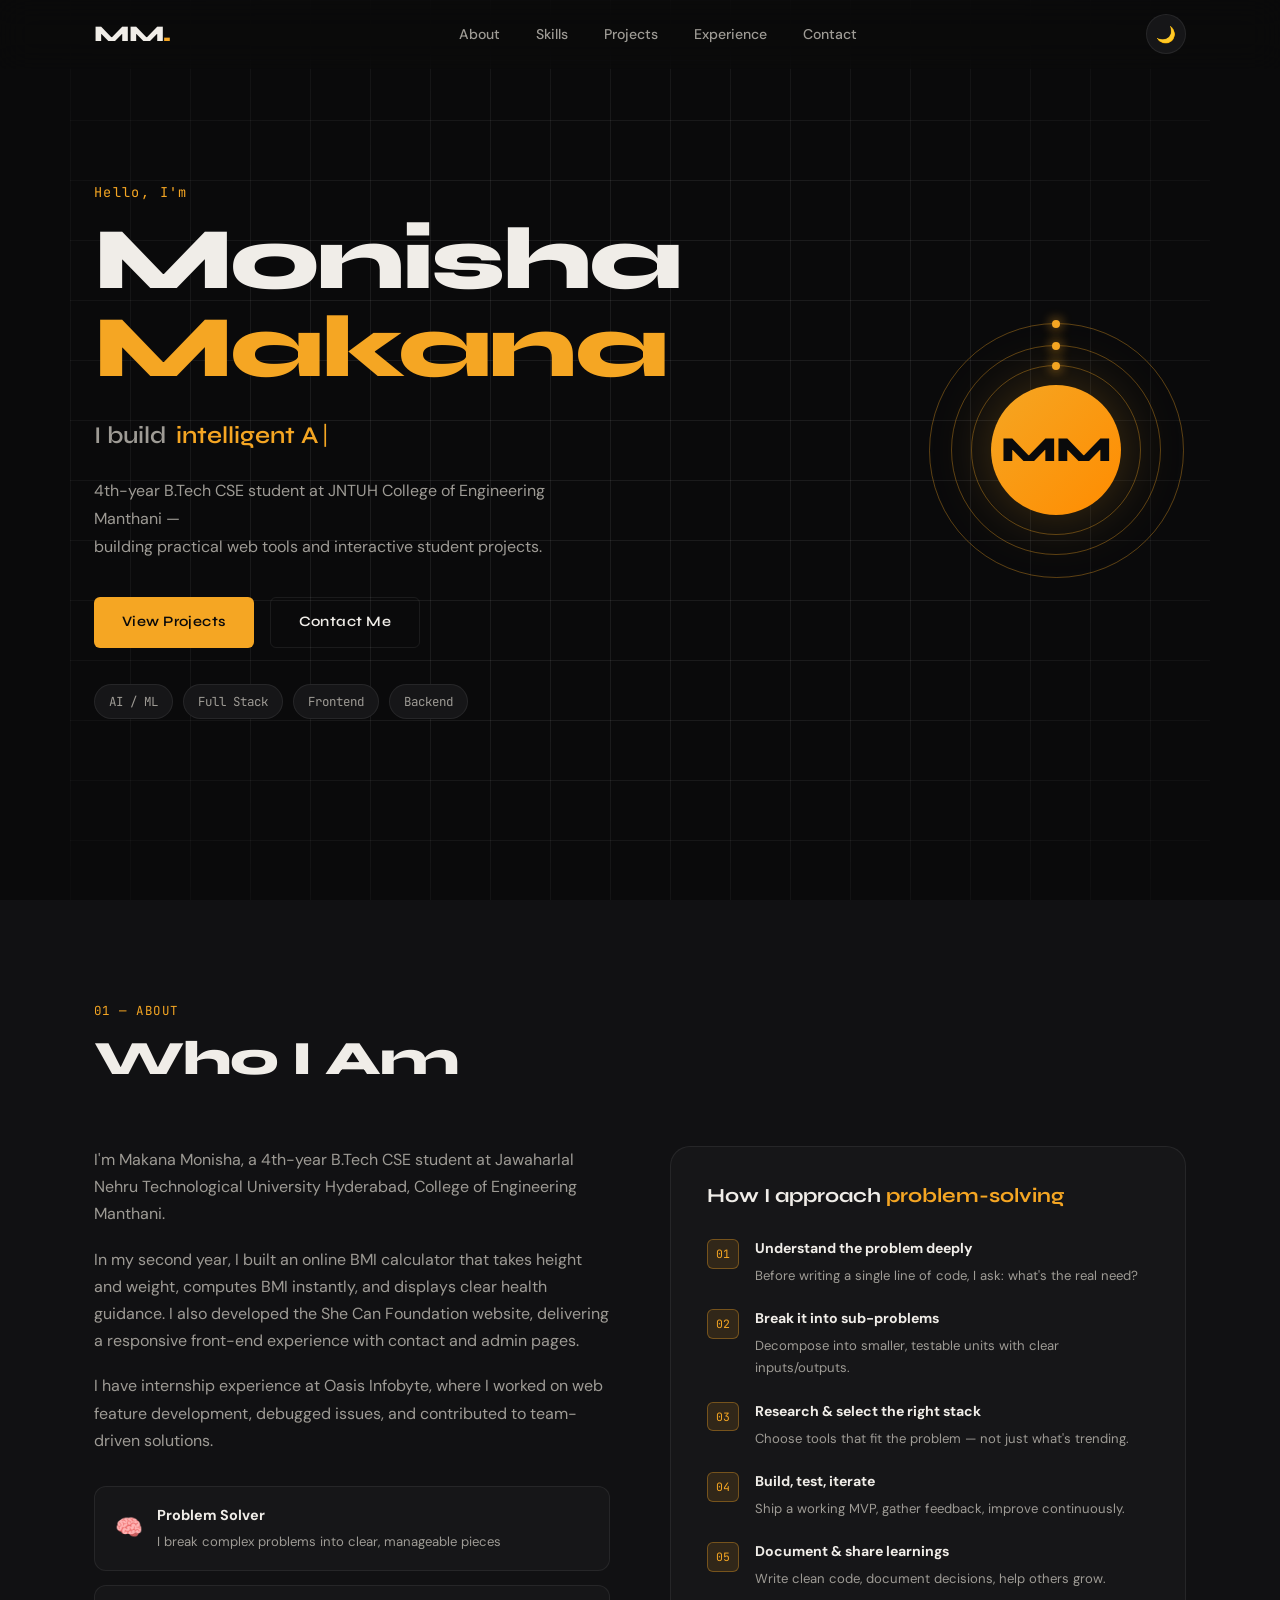
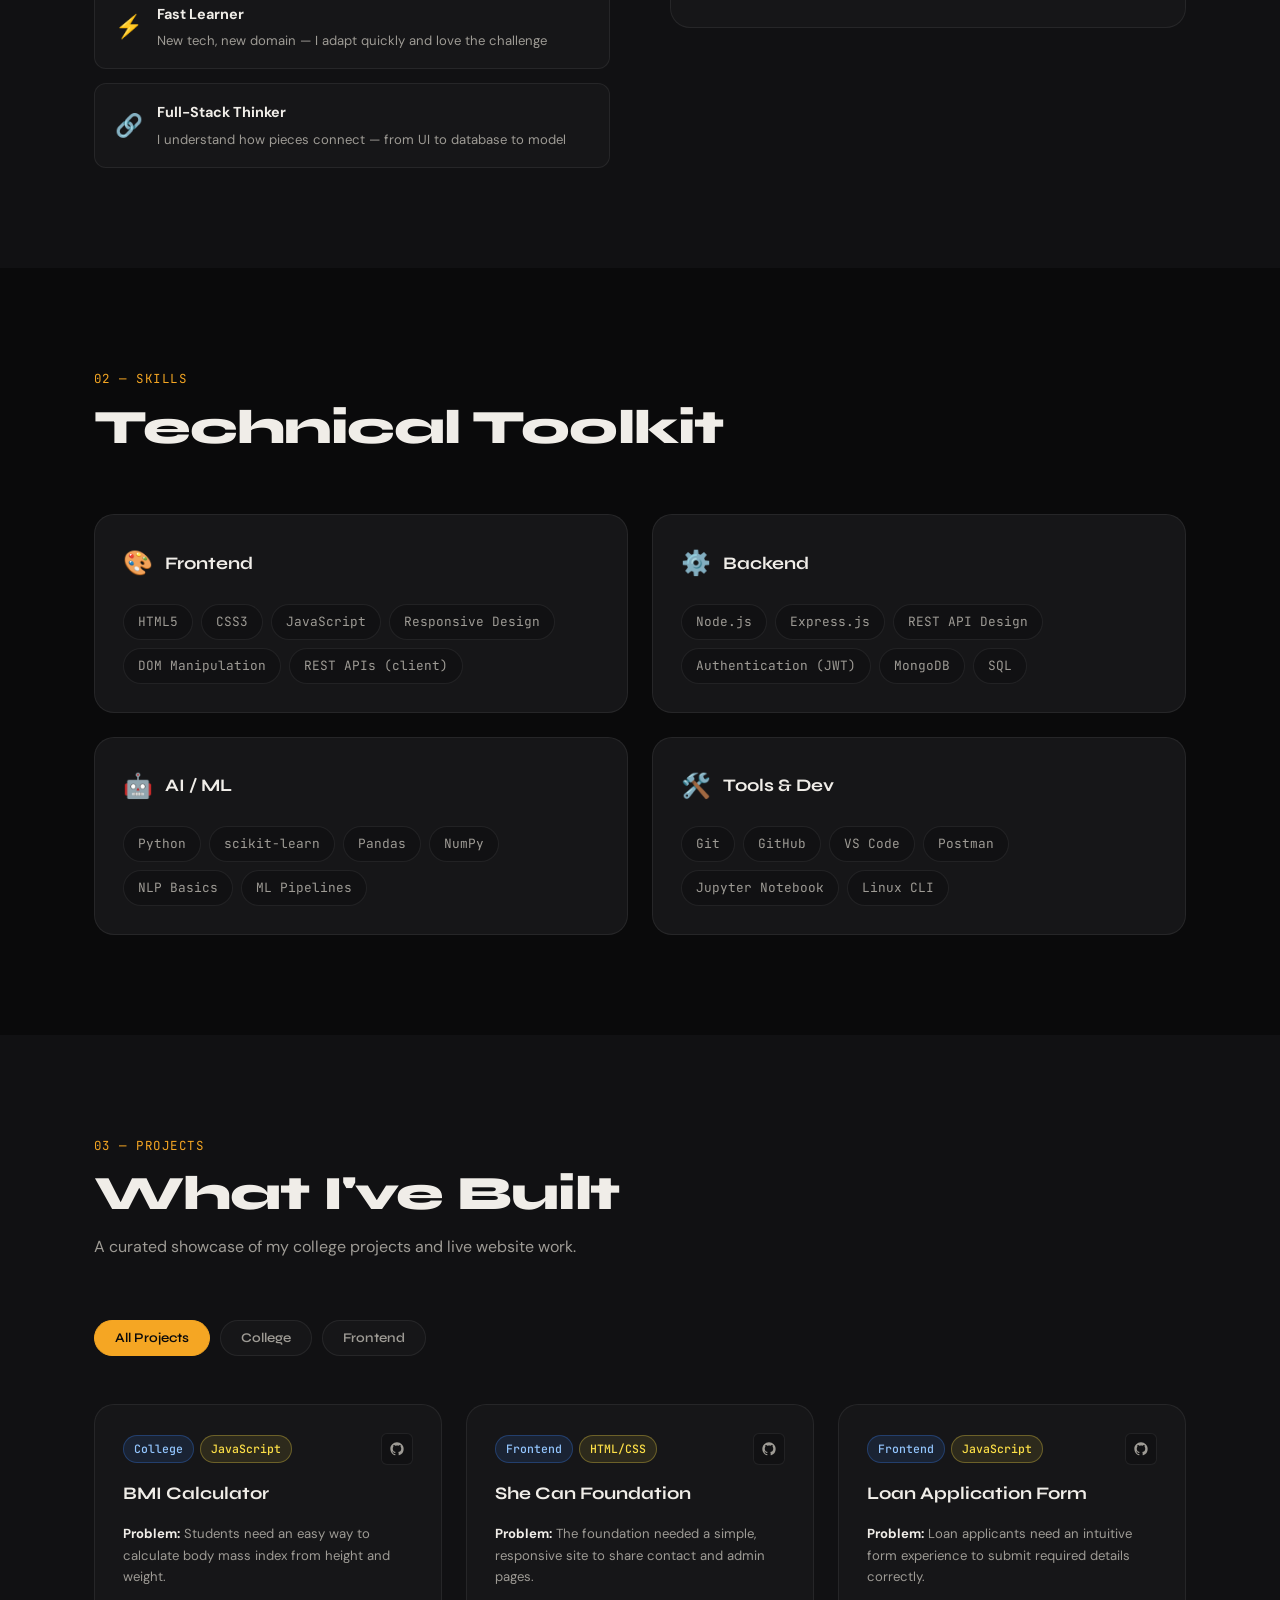
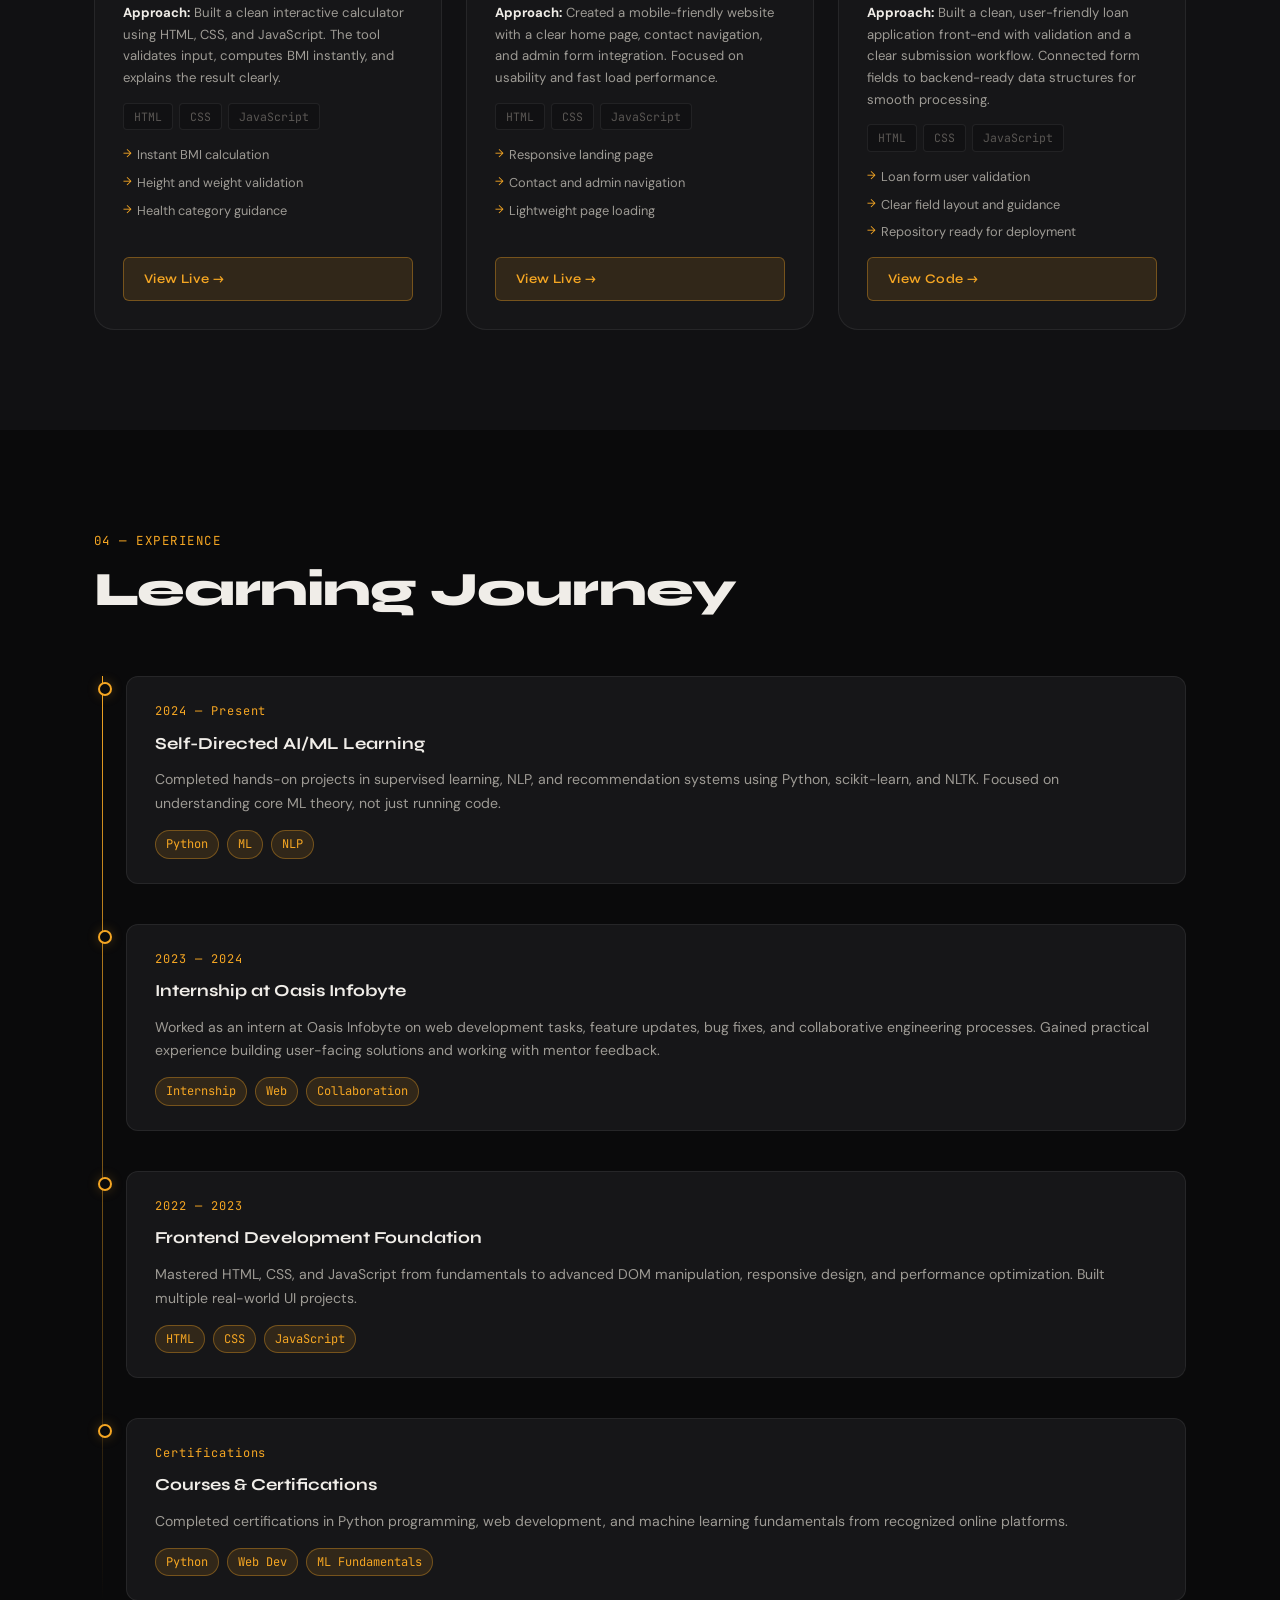
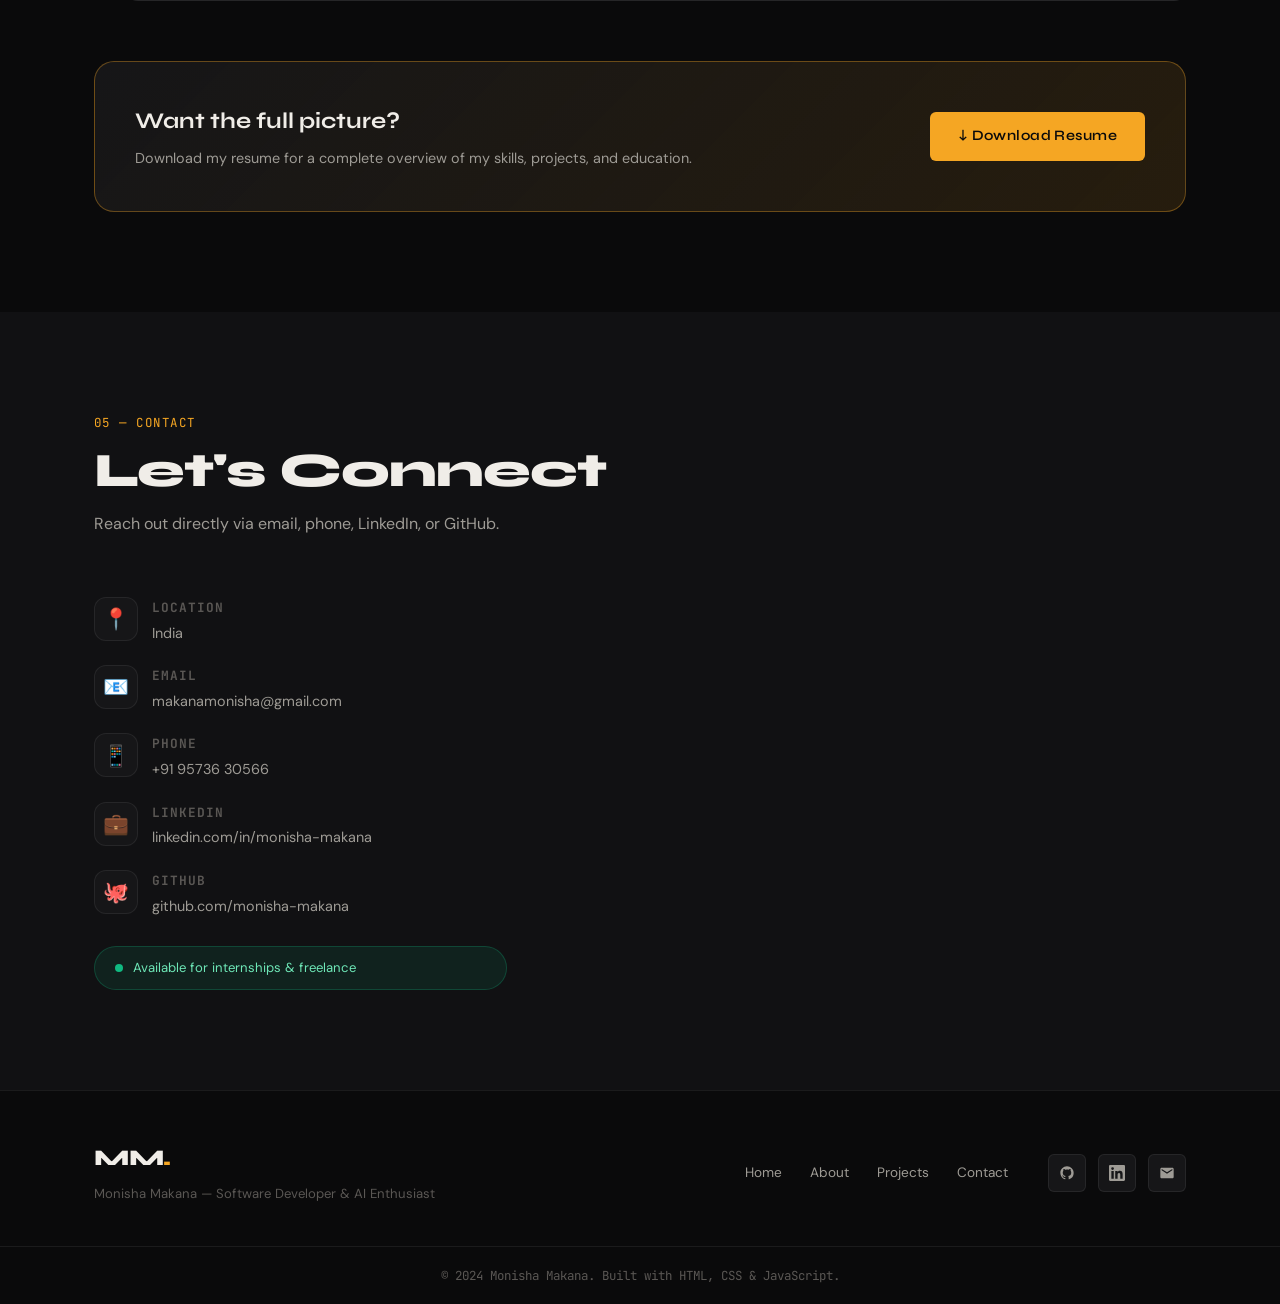
==== commit 145203d7: "Add files via upload" ====
--- a/index.html
+++ b/index.html
@@ -1576,7 +1576,7 @@
             <h3>Want the full picture?</h3>
             <p>Download my resume for a complete overview of my skills, projects, and education.</p>
           </div>
-          <a href="file:///C:/moni/monisha_resume.pdf" class="btn btn-primary" download>
+          <a href="resume.pdf" class="btn btn-primary" download="Monisha_Makana_Resume.pdf">
             ↓ Download Resume
           </a>
         </div>
@@ -1952,4 +1952,4 @@
 
 </script>
 </body>
-</html>
+</html>
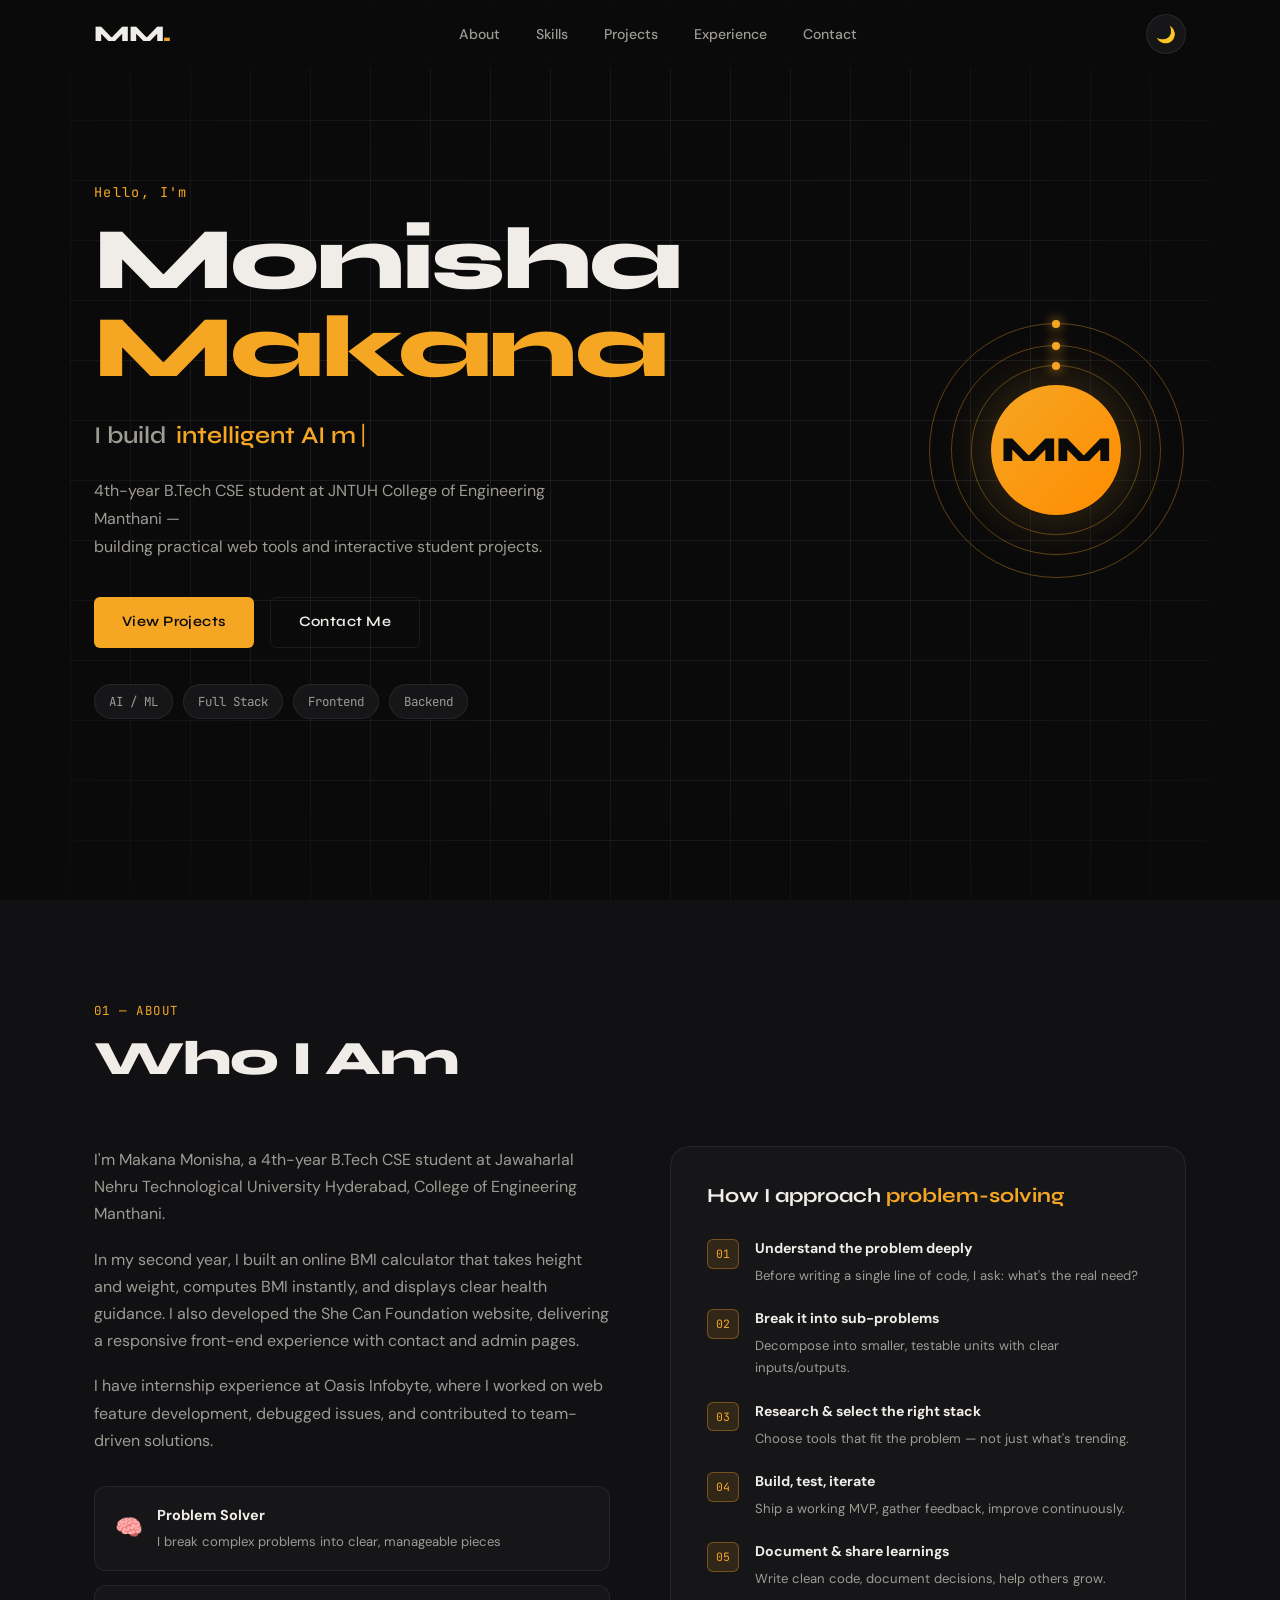
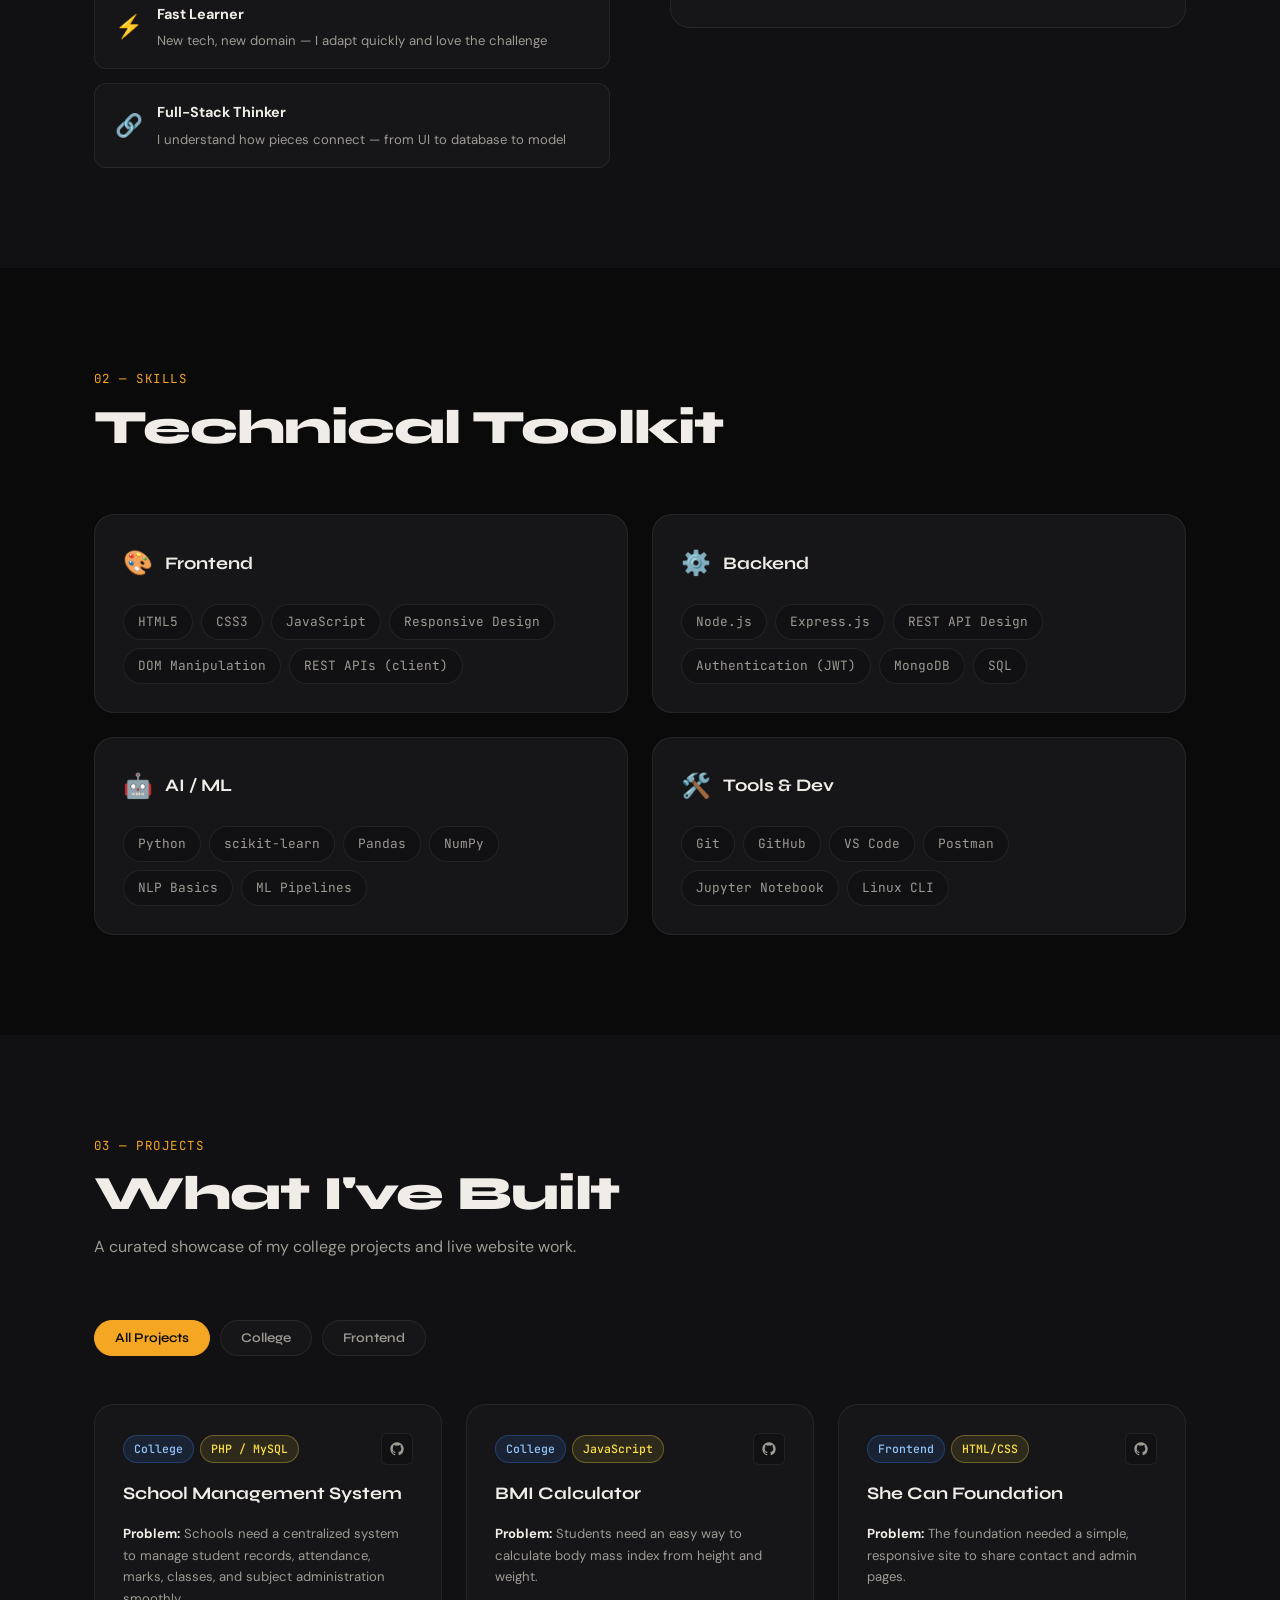
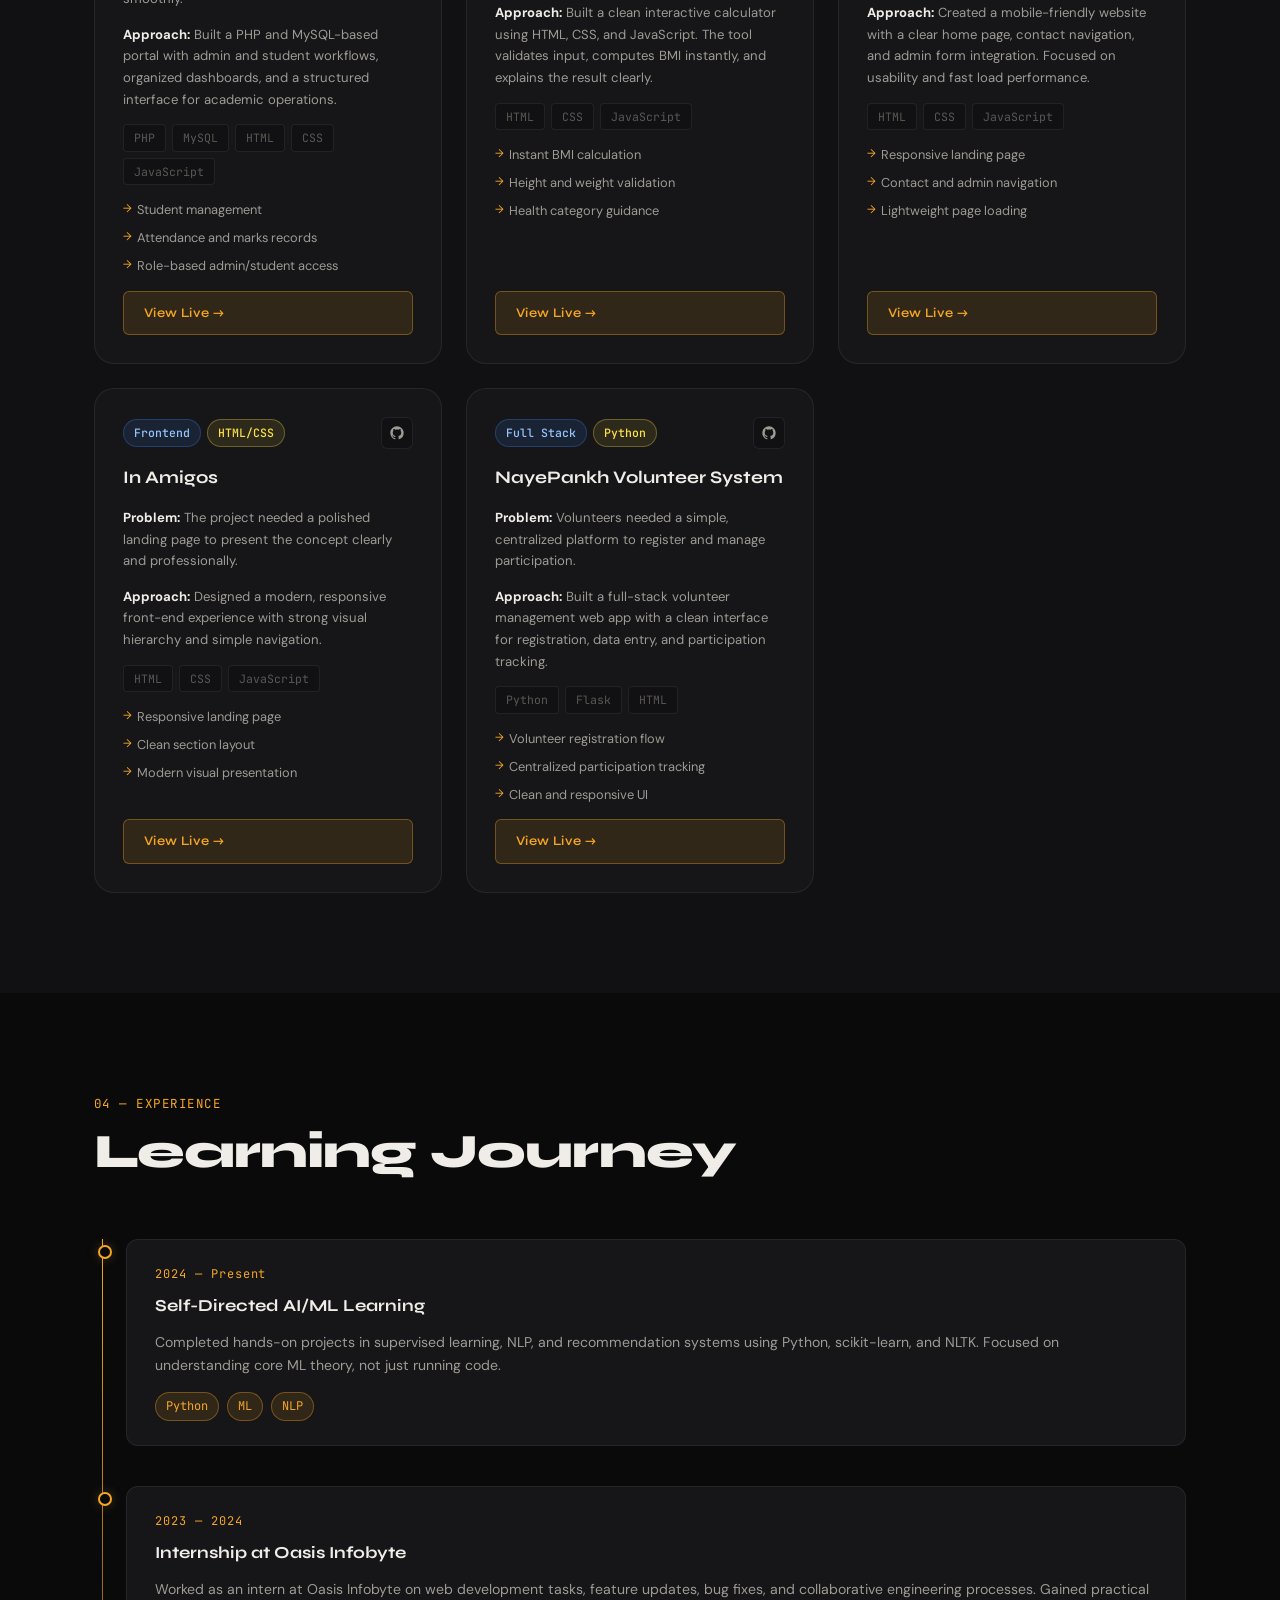
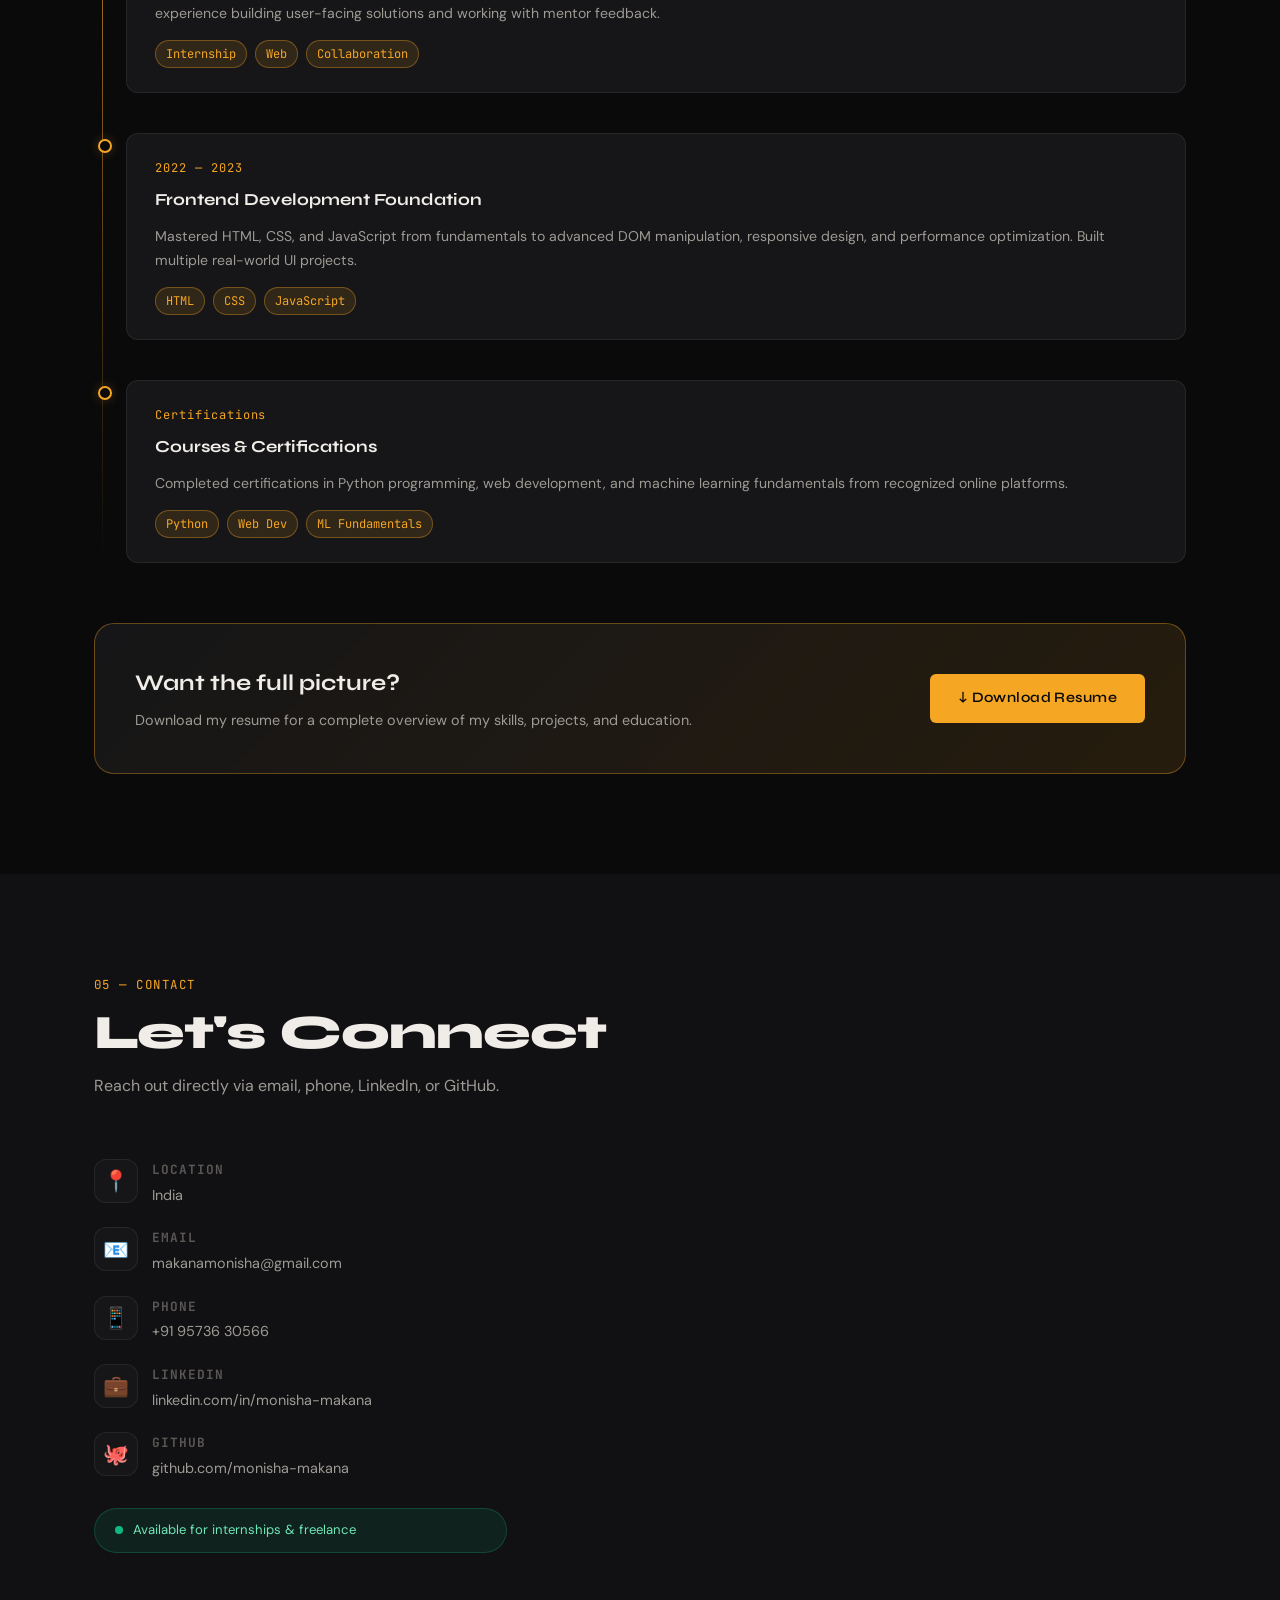
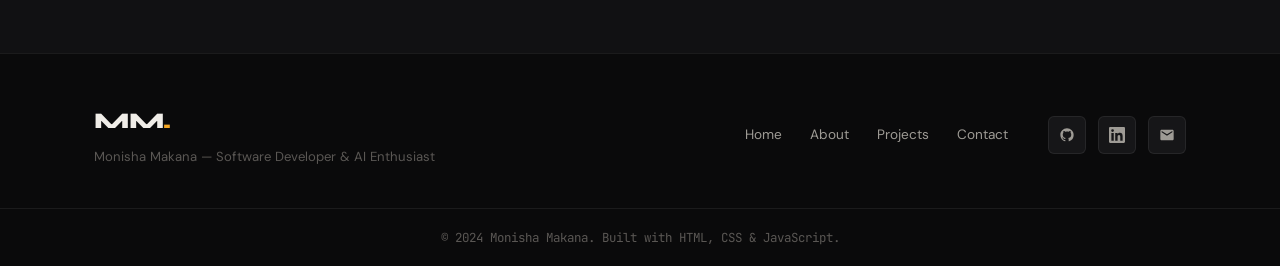
==== commit ad7df9b6: "Update project links and descriptions in index.html" ====
--- a/index.html
+++ b/index.html
@@ -1426,10 +1426,40 @@
           <div class="card-header">
             <div class="card-badges">
               <span class="badge badge-frontend">College</span>
+              <span class="badge badge-js">PHP / MySQL</span>
+            </div>
+            <div class="card-links">
+              <a href="https://monishaschool.rf.gd" class="icon-link" title="School Management System Live" target="_blank" rel="noreferrer">
+                <svg viewBox="0 0 24 24" fill="currentColor"><path d="M12 2C6.477 2 2 6.484 2 12.017c0 4.425 2.865 8.18 6.839 9.504.5.092.682-.217.682-.483 0-.237-.008-.868-.013-1.703-2.782.605-3.369-1.343-3.369-1.343-.454-1.158-1.11-1.466-1.11-1.466-.908-.62.069-.608.069-.608 1.003.07 1.531 1.032 1.531 1.032.892 1.53 2.341 1.088 2.91.832.092-.647.35-1.088.636-1.338-2.22-.253-4.555-1.113-4.555-4.951 0-1.093.39-1.988 1.029-2.688-.103-.253-.446-1.272.098-2.65 0 0 .84-.27 2.75 1.026A9.564 9.564 0 0112 6.844c.85.004 1.705.115 2.504.337 1.909-1.296 2.747-1.027 2.747-1.027.546 1.379.202 2.398.1 2.651.64.7 1.028 1.595 1.028 2.688 0 3.848-2.339 4.695-4.566 4.943.359.309.678.92.678 1.855 0 1.338-.012 2.419-.012 2.747 0 .268.18.58.688.482A10.019 10.019 0 0022 12.017C22 6.484 17.522 2 12 2z"/></svg>
+              </a>
+            </div>
+          </div>
+          <h3 class="card-title">School Management System</h3>
+          <p class="card-problem"><strong>Problem:</strong> Schools need a centralized system to manage student records, attendance, marks, classes, and subject administration smoothly.</p>
+          <p class="card-approach"><strong>Approach:</strong> Built a PHP and MySQL-based portal with admin and student workflows, organized dashboards, and a structured interface for academic operations.</p>
+          <div class="card-stack">
+            <span class="stack-item">PHP</span>
+            <span class="stack-item">MySQL</span>
+            <span class="stack-item">HTML</span>
+            <span class="stack-item">CSS</span>
+            <span class="stack-item">JavaScript</span>
+          </div>
+          <ul class="card-features">
+            <li>Student management</li>
+            <li>Attendance and marks records</li>
+            <li>Role-based admin/student access</li>
+          </ul>
+          <a href="https://monishaschool.rf.gd" class="btn btn-card" target="_blank" rel="noreferrer">View Live →</a>
+        </article>
+
+        <article class="project-card reveal" data-category="college">
+          <div class="card-header">
+            <div class="card-badges">
+              <span class="badge badge-frontend">College</span>
               <span class="badge badge-js">JavaScript</span>
             </div>
             <div class="card-links">
-              <a href="https://bmi-sigma-eight.vercel.app" class="icon-link" title="Live BMI Site" target="_blank" rel="noreferrer">
+              <a href="https://nayepankh-eight.vercel.app/" class="icon-link" title="Live NayePankh Site" target="_blank" rel="noreferrer">
                 <svg viewBox="0 0 24 24" fill="currentColor"><path d="M12 2C6.477 2 2 6.484 2 12.017c0 4.425 2.865 8.18 6.839 9.504.5.092.682-.217.682-.483 0-.237-.008-.868-.013-1.703-2.782.605-3.369-1.343-3.369-1.343-.454-1.158-1.11-1.466-1.11-1.466-.908-.62.069-.608.069-.608 1.003.07 1.531 1.032 1.531 1.032.892 1.53 2.341 1.088 2.91.832.092-.647.35-1.088.636-1.338-2.22-.253-4.555-1.113-4.555-4.951 0-1.093.39-1.988 1.029-2.688-.103-.253-.446-1.272.098-2.65 0 0 .84-.27 2.75 1.026A9.564 9.564 0 0112 6.844c.85.004 1.705.115 2.504.337 1.909-1.296 2.747-1.027 2.747-1.027.546 1.379.202 2.398.1 2.651.64.7 1.028 1.595 1.028 2.688 0 3.848-2.339 4.695-4.566 4.943.359.309.678.92.678 1.855 0 1.338-.012 2.419-.012 2.747 0 .268.18.58.688.482A10.019 10.019 0 0022 12.017C22 6.484 17.522 2 12 2z"/></svg>
               </a>
             </div>
@@ -1447,7 +1477,7 @@
             <li>Height and weight validation</li>
             <li>Health category guidance</li>
           </ul>
-          <a href="https://bmi-sigma-eight.vercel.app" class="btn btn-card" target="_blank" rel="noreferrer">View Live →</a>
+          <a href="https://nayepankh-eight.vercel.app/" class="btn btn-card" target="_blank" rel="noreferrer">View Live →</a>
         </article>
 
         <article class="project-card reveal" data-category="frontend">
@@ -1457,7 +1487,7 @@
               <span class="badge badge-js">HTML/CSS</span>
             </div>
             <div class="card-links">
-              <a href="https://github.com/monisha-makana" class="icon-link" title="GitHub" target="_blank" rel="noreferrer">
+              <a href="https://in-amigos-task1-delta.vercel.app/" class="icon-link" title="Live In Amigos Site" target="_blank" rel="noreferrer">
                 <svg viewBox="0 0 24 24" fill="currentColor"><path d="M12 2C6.477 2 2 6.484 2 12.017c0 4.425 2.865 8.18 6.839 9.504.5.092.682-.217.682-.483 0-.237-.008-.868-.013-1.703-2.782.605-3.369-1.343-3.369-1.343-.454-1.158-1.11-1.466-1.11-1.466-.908-.62.069-.608.069-.608 1.003.07 1.531 1.032 1.531 1.032.892 1.53 2.341 1.088 2.91.832.092-.647.35-1.088.636-1.338-2.22-.253-4.555-1.113-4.555-4.951 0-1.093.39-1.988 1.029-2.688-.103-.253-.446-1.272.098-2.65 0 0 .84-.27 2.75 1.026A9.564 9.564 0 0112 6.844c.85.004 1.705.115 2.504.337 1.909-1.296 2.747-1.027 2.747-1.027.546 1.379.202 2.398.1 2.651.64.7 1.028 1.595 1.028 2.688 0 3.848-2.339 4.695-4.566 4.943.359.309.678.92.678 1.855 0 1.338-.012 2.419-.012 2.747 0 .268.18.58.688.482A10.019 10.019 0 0022 12.017C22 6.484 17.522 2 12 2z"/></svg>
               </a>
             </div>
@@ -1475,35 +1505,63 @@
             <li>Contact and admin navigation</li>
             <li>Lightweight page loading</li>
           </ul>
-          <a href="https://shecan-foundation-website.vercel.app/" class="btn btn-card" target="_blank" rel="noreferrer">View Live →</a>
+          <a href="https://in-amigos-task1-delta.vercel.app/" class="btn btn-card" target="_blank" rel="noreferrer">View Live →</a>
         </article>
 
         <article class="project-card reveal" data-category="frontend">
           <div class="card-header">
             <div class="card-badges">
               <span class="badge badge-frontend">Frontend</span>
-              <span class="badge badge-js">JavaScript</span>
+              <span class="badge badge-js">HTML/CSS</span>
             </div>
             <div class="card-links">
-              <a href="https://github.com/MonishaMakana/loanapplication" class="icon-link" title="Loan Application Repository" target="_blank" rel="noreferrer">
+              <a href="https://in-amigos-task1-delta.vercel.app/" class="icon-link" title="Live In Amigos Site" target="_blank" rel="noreferrer">
                 <svg viewBox="0 0 24 24" fill="currentColor"><path d="M12 2C6.477 2 2 6.484 2 12.017c0 4.425 2.865 8.18 6.839 9.504.5.092.682-.217.682-.483 0-.237-.008-.868-.013-1.703-2.782.605-3.369-1.343-3.369-1.343-.454-1.158-1.11-1.466-1.11-1.466-.908-.62.069-.608.069-.608 1.003.07 1.531 1.032 1.531 1.032.892 1.53 2.341 1.088 2.91.832.092-.647.35-1.088.636-1.338-2.22-.253-4.555-1.113-4.555-4.951 0-1.093.39-1.988 1.029-2.688-.103-.253-.446-1.272.098-2.65 0 0 .84-.27 2.75 1.026A9.564 9.564 0 0112 6.844c.85.004 1.705.115 2.504.337 1.909-1.296 2.747-1.027 2.747-1.027.546 1.379.202 2.398.1 2.651.64.7 1.028 1.595 1.028 2.688 0 3.848-2.339 4.695-4.566 4.943.359.309.678.92.678 1.855 0 1.338-.012 2.419-.012 2.747 0 .268.18.58.688.482A10.019 10.019 0 0022 12.017C22 6.484 17.522 2 12 2z"/></svg>
               </a>
             </div>
           </div>
-          <h3 class="card-title">Loan Application Form</h3>
-          <p class="card-problem"><strong>Problem:</strong> Loan applicants need an intuitive form experience to submit required details correctly.</p>
-          <p class="card-approach"><strong>Approach:</strong> Built a clean, user-friendly loan application front-end with validation and a clear submission workflow. Connected form fields to backend-ready data structures for smooth processing.</p>
+          <h3 class="card-title">In Amigos</h3>
+          <p class="card-problem"><strong>Problem:</strong> The project needed a polished landing page to present the concept clearly and professionally.</p>
+          <p class="card-approach"><strong>Approach:</strong> Designed a modern, responsive front-end experience with strong visual hierarchy and simple navigation.</p>
           <div class="card-stack">
             <span class="stack-item">HTML</span>
             <span class="stack-item">CSS</span>
             <span class="stack-item">JavaScript</span>
           </div>
           <ul class="card-features">
-            <li>Loan form user validation</li>
-            <li>Clear field layout and guidance</li>
-            <li>Repository ready for deployment</li>
+            <li>Responsive landing page</li>
+            <li>Clean section layout</li>
+            <li>Modern visual presentation</li>
           </ul>
-          <a href="https://github.com/MonishaMakana/loanapplication" class="btn btn-card" target="_blank" rel="noreferrer">View Code →</a>
+          <a href="https://in-amigos-task1-delta.vercel.app/" class="btn btn-card" target="_blank" rel="noreferrer">View Live →</a>
+        </article>
+
+        <article class="project-card reveal" data-category="frontend">
+          <div class="card-header">
+            <div class="card-badges">
+              <span class="badge badge-frontend">Full Stack</span>
+              <span class="badge badge-js">Python</span>
+            </div>
+            <div class="card-links">
+              <a href="https://monisha25.pythonanywhere.com/" class="icon-link" title="Volunteer System Live" target="_blank" rel="noreferrer">
+                <svg viewBox="0 0 24 24" fill="currentColor"><path d="M12 2C6.477 2 2 6.484 2 12.017c0 4.425 2.865 8.18 6.839 9.504.5.092.682-.217.682-.483 0-.237-.008-.868-.013-1.703-2.782.605-3.369-1.343-3.369-1.343-.454-1.158-1.11-1.466-1.11-1.466-.908-.62.069-.608.069-.608 1.003.07 1.531 1.032 1.531 1.032.892 1.53 2.341 1.088 2.91.832.092-.647.35-1.088.636-1.338-2.22-.253-4.555-1.113-4.555-4.951 0-1.093.39-1.988 1.029-2.688-.103-.253-.446-1.272.098-2.65 0 0 .84-.27 2.75 1.026A9.564 9.564 0 0112 6.844c.85.004 1.705.115 2.504.337 1.909-1.296 2.747-1.027 2.747-1.027.546 1.379.202 2.398.1 2.651.64.7 1.028 1.595 1.028 2.688 0 3.848-2.339 4.695-4.566 4.943.359.309.678.92.678 1.855 0 1.338-.012 2.419-.012 2.747 0 .268.18.58.688.482A10.019 10.019 0 0022 12.017C22 6.484 17.522 2 12 2z"/></svg>
+              </a>
+            </div>
+          </div>
+          <h3 class="card-title">NayePankh Volunteer System</h3>
+          <p class="card-problem"><strong>Problem:</strong> Volunteers needed a simple, centralized platform to register and manage participation.</p>
+          <p class="card-approach"><strong>Approach:</strong> Built a full-stack volunteer management web app with a clean interface for registration, data entry, and participation tracking.</p>
+          <div class="card-stack">
+            <span class="stack-item">Python</span>
+            <span class="stack-item">Flask</span>
+            <span class="stack-item">HTML</span>
+          </div>
+          <ul class="card-features">
+            <li>Volunteer registration flow</li>
+            <li>Centralized participation tracking</li>
+            <li>Clean and responsive UI</li>
+          </ul>
+          <a href="https://monisha25.pythonanywhere.com/" class="btn btn-card" target="_blank" rel="noreferrer">View Live →</a>
         </article>
 
       </div><!-- /projects-grid -->
@@ -1952,4 +2010,4 @@
 
 </script>
 </body>
-</html>+</html>
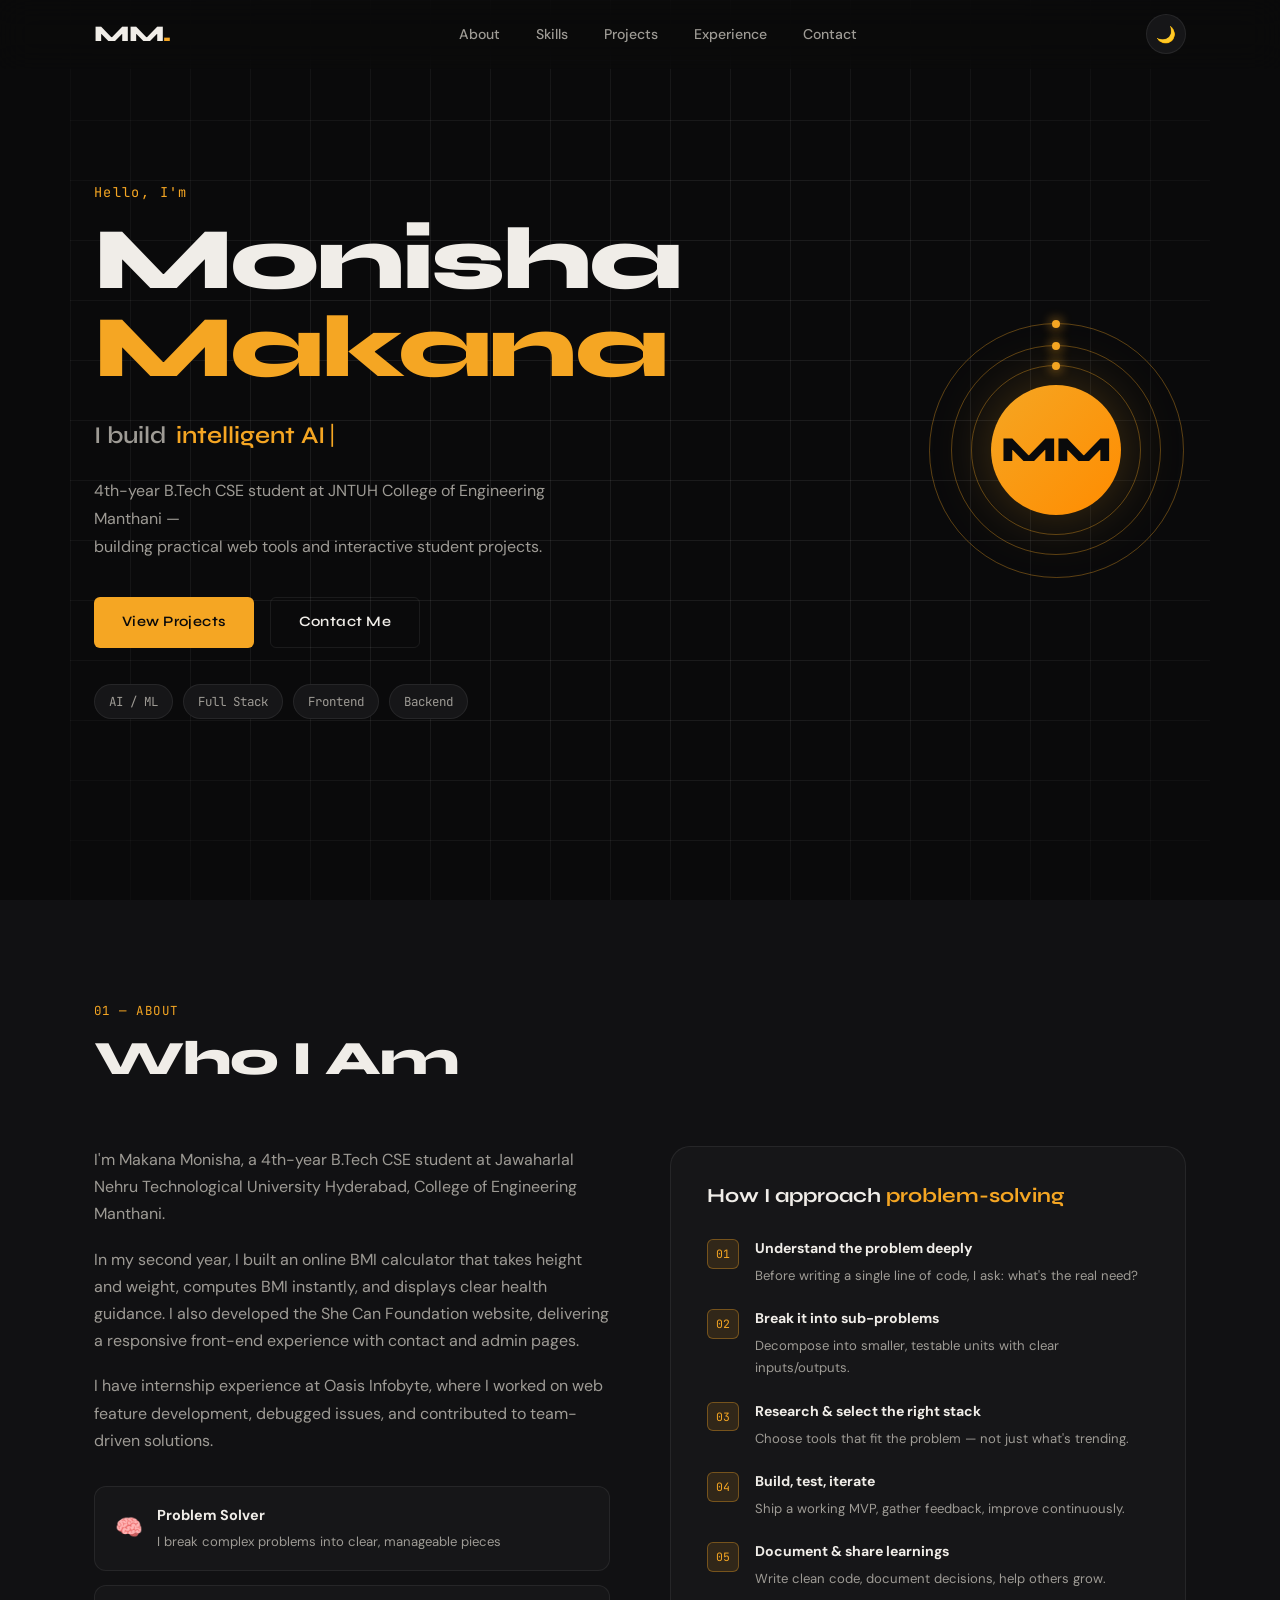
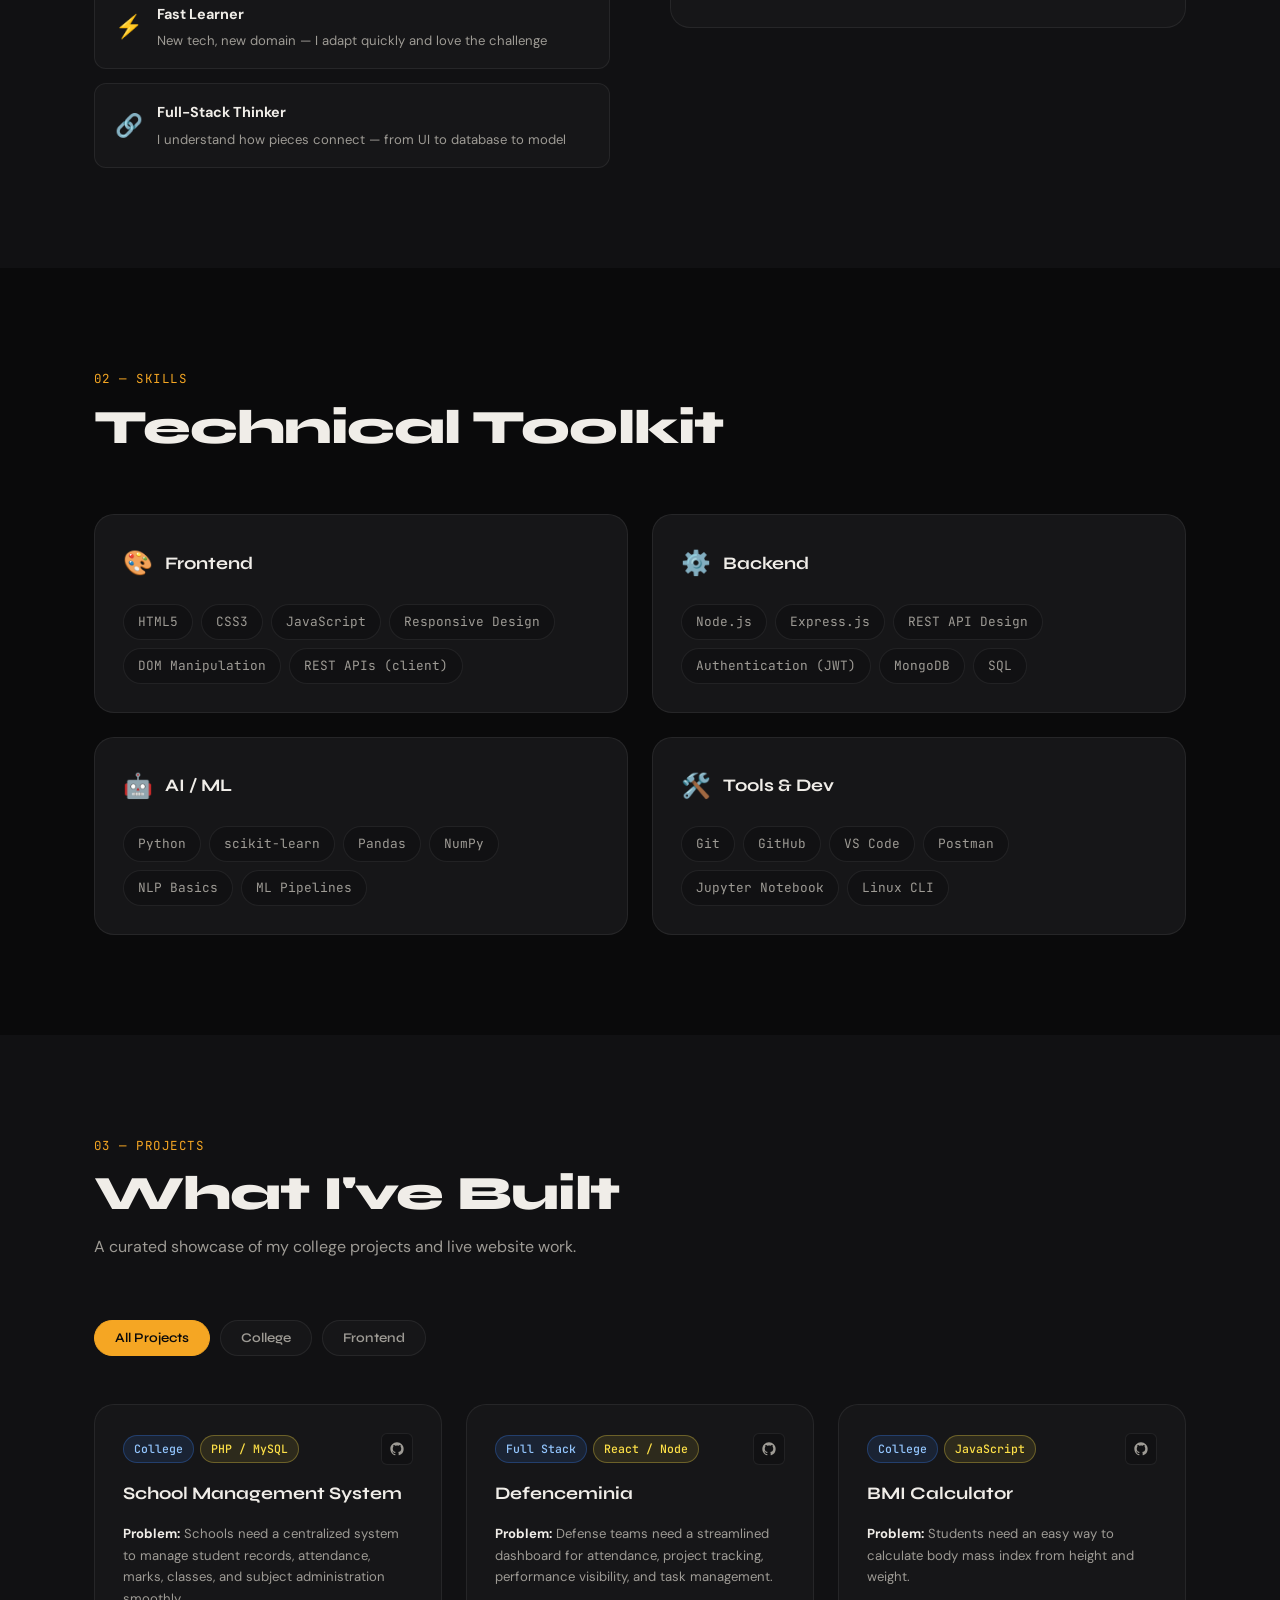
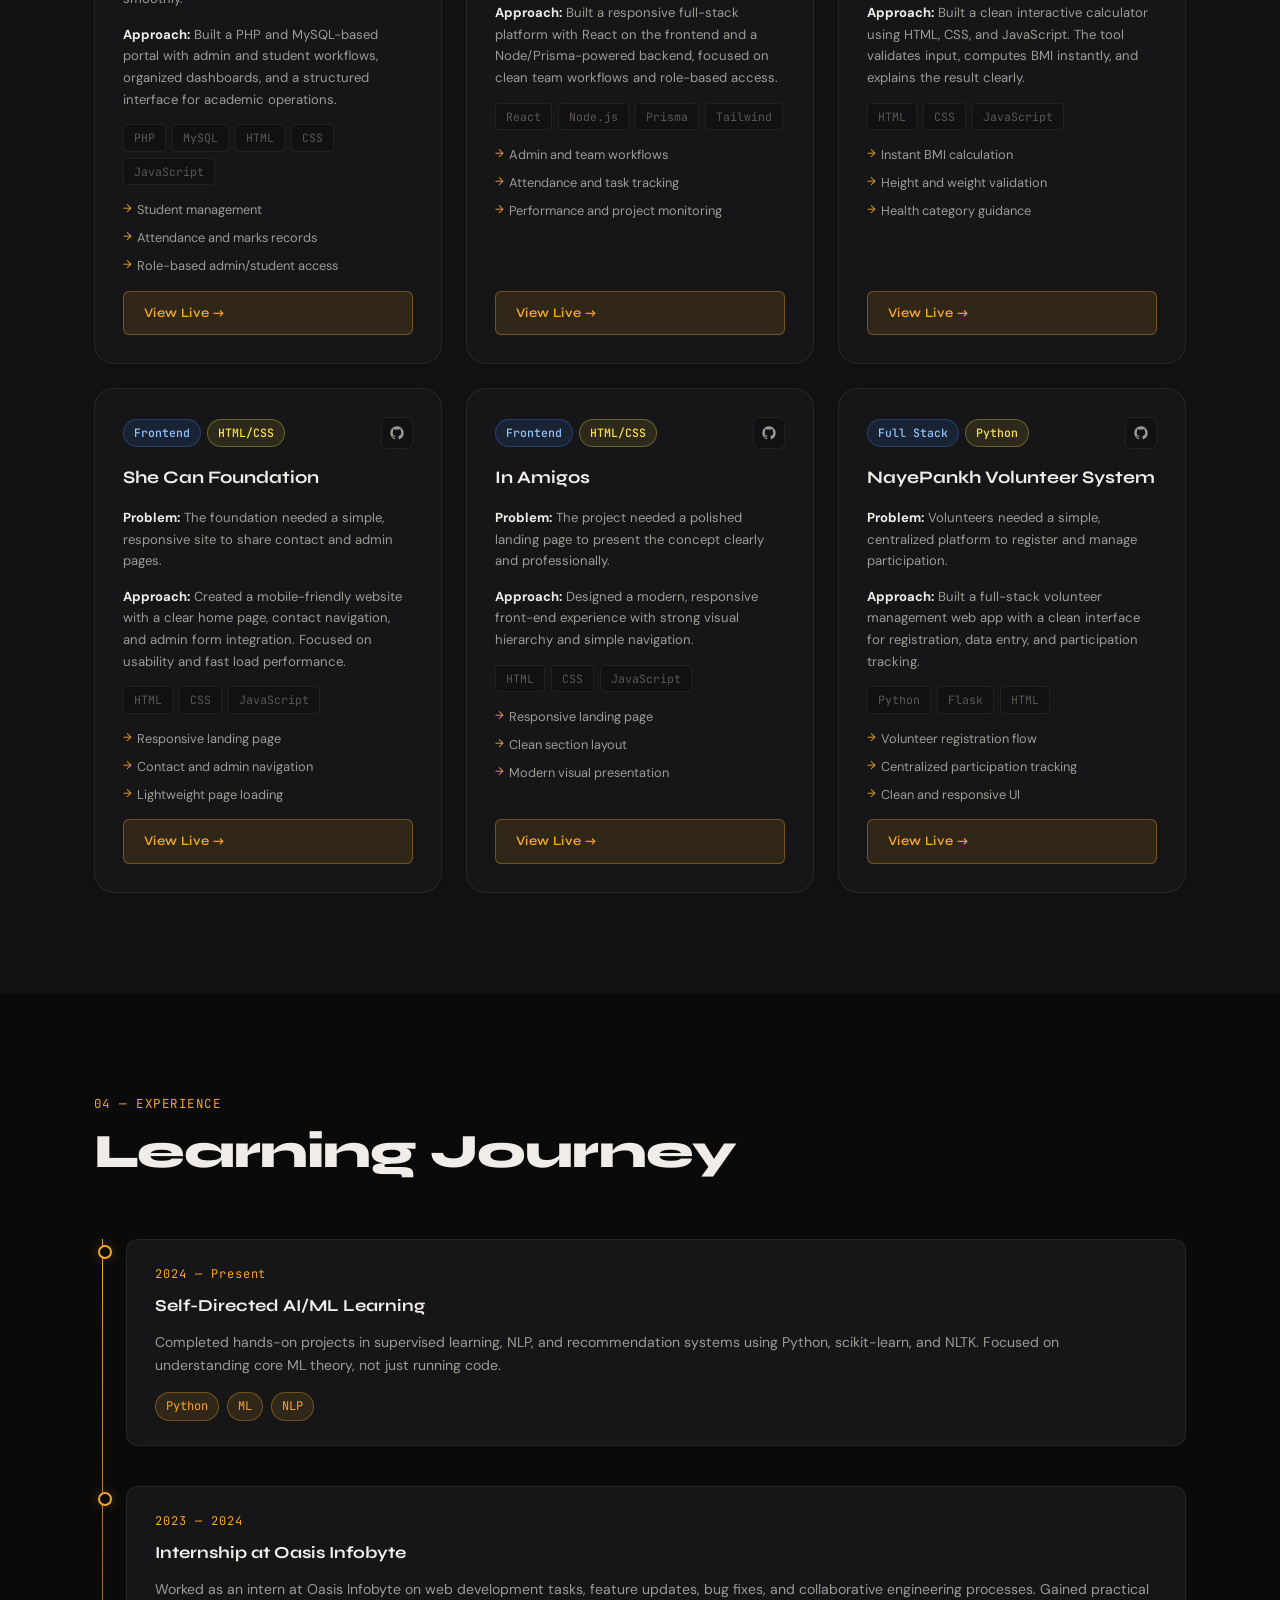
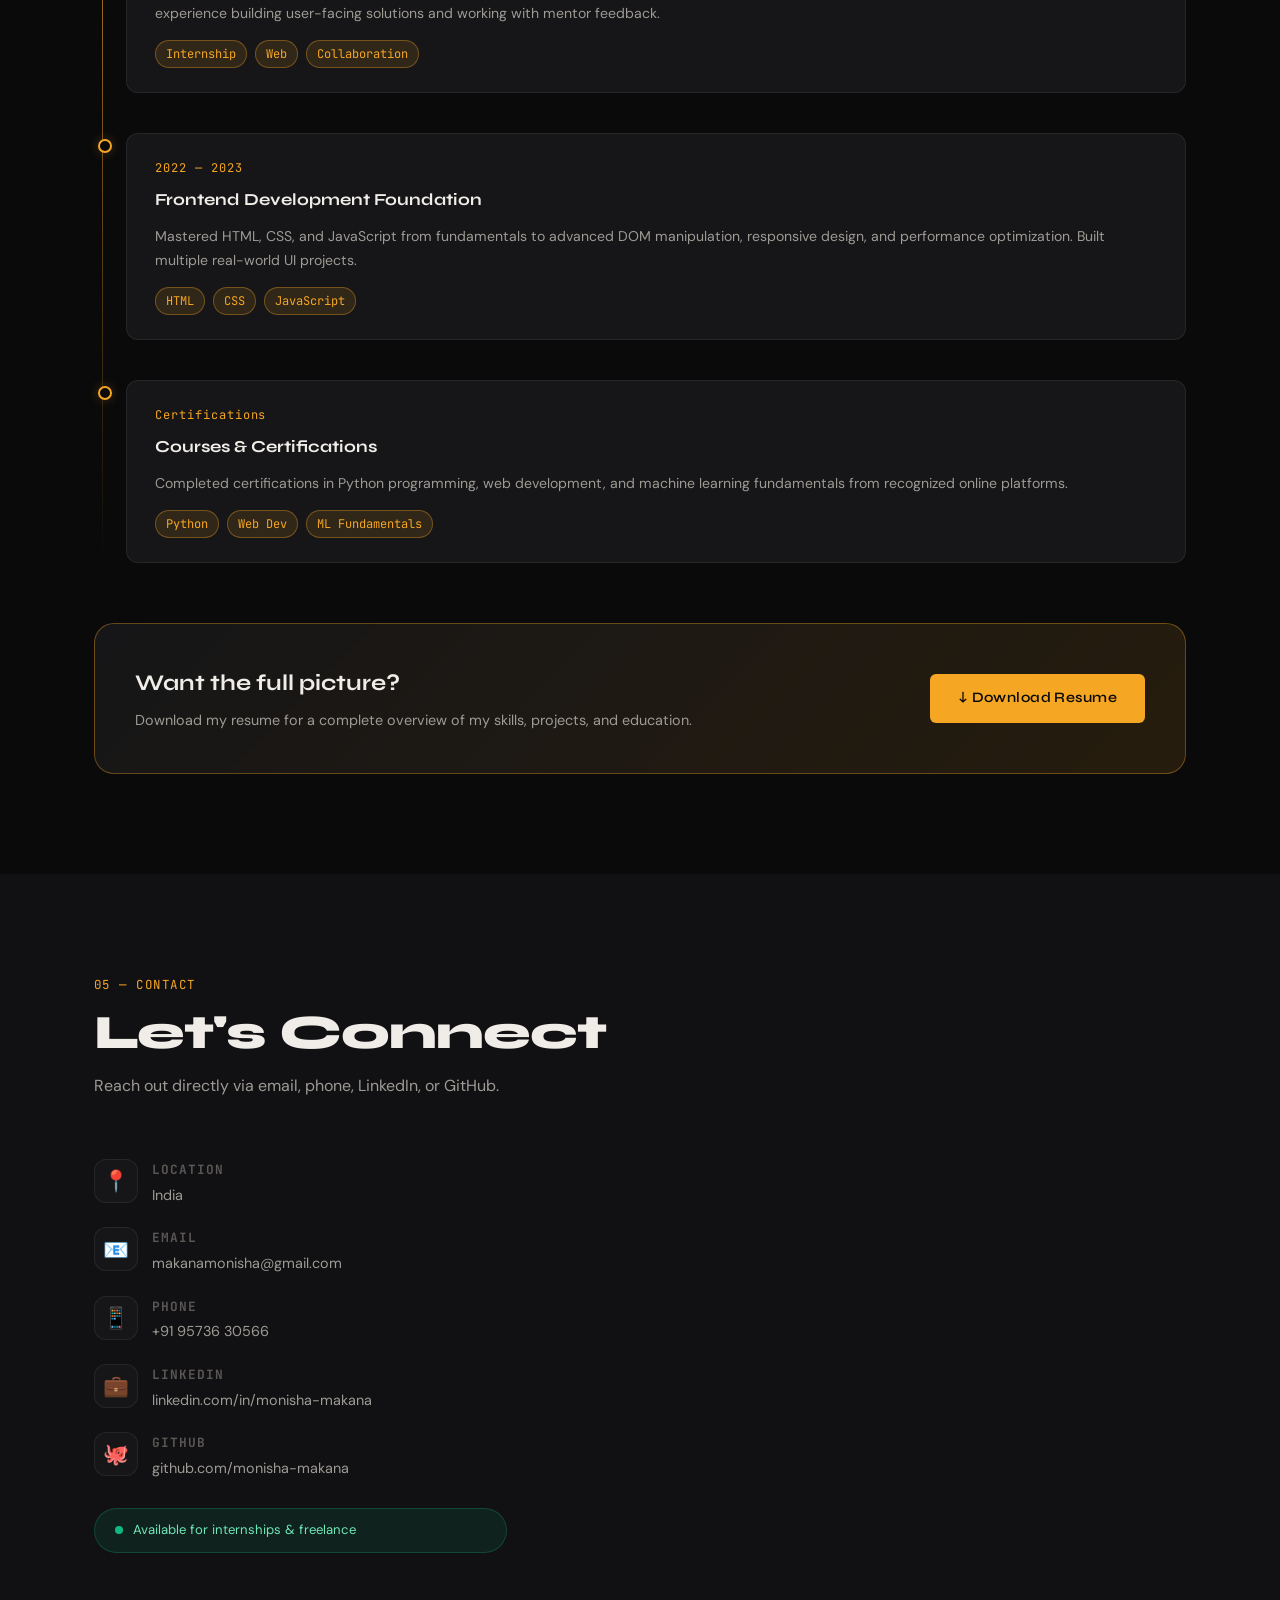
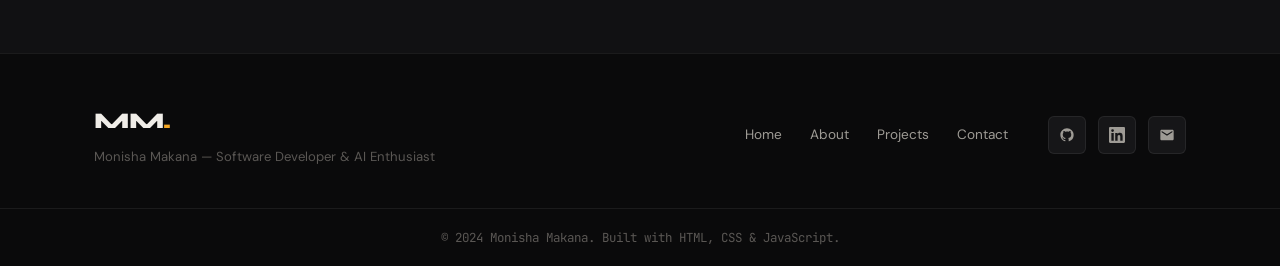
==== commit 4d9f21a6: "Update index.html" ====
--- a/index.html
+++ b/index.html
@@ -1452,6 +1452,35 @@
           <a href="https://monishaschool.rf.gd" class="btn btn-card" target="_blank" rel="noreferrer">View Live →</a>
         </article>
 
+        <article class="project-card reveal" data-category="frontend">
+          <div class="card-header">
+            <div class="card-badges">
+              <span class="badge badge-frontend">Full Stack</span>
+              <span class="badge badge-js">React / Node</span>
+            </div>
+            <div class="card-links">
+              <a href="https://divine-nurturing-production-7687.up.railway.app" class="icon-link" title="Defenceminia Live" target="_blank" rel="noreferrer">
+                <svg viewBox="0 0 24 24" fill="currentColor"><path d="M12 2C6.477 2 2 6.484 2 12.017c0 4.425 2.865 8.18 6.839 9.504.5.092.682-.217.682-.483 0-.237-.008-.868-.013-1.703-2.782.605-3.369-1.343-3.369-1.343-.454-1.158-1.11-1.466-1.11-1.466-.908-.62.069-.608.069-.608 1.003.07 1.531 1.032 1.531 1.032.892 1.53 2.341 1.088 2.91.832.092-.647.35-1.088.636-1.338-2.22-.253-4.555-1.113-4.555-4.951 0-1.093.39-1.988 1.029-2.688-.103-.253-.446-1.272.098-2.65 0 0 .84-.27 2.75 1.026A9.564 9.564 0 0112 6.844c.85.004 1.705.115 2.504.337 1.909-1.296 2.747-1.027 2.747-1.027.546 1.379.202 2.398.1 2.651.64.7 1.028 1.595 1.028 2.688 0 3.848-2.339 4.695-4.566 4.943.359.309.678.92.678 1.855 0 1.338-.012 2.419-.012 2.747 0 .268.18.58.688.482A10.019 10.019 0 0022 12.017C22 6.484 17.522 2 12 2z"/></svg>
+              </a>
+            </div>
+          </div>
+          <h3 class="card-title">Defenceminia</h3>
+          <p class="card-problem"><strong>Problem:</strong> Defense teams need a streamlined dashboard for attendance, project tracking, performance visibility, and task management.</p>
+          <p class="card-approach"><strong>Approach:</strong> Built a responsive full-stack platform with React on the frontend and a Node/Prisma-powered backend, focused on clean team workflows and role-based access.</p>
+          <div class="card-stack">
+            <span class="stack-item">React</span>
+            <span class="stack-item">Node.js</span>
+            <span class="stack-item">Prisma</span>
+            <span class="stack-item">Tailwind</span>
+          </div>
+          <ul class="card-features">
+            <li>Admin and team workflows</li>
+            <li>Attendance and task tracking</li>
+            <li>Performance and project monitoring</li>
+          </ul>
+          <a href="https://divine-nurturing-production-7687.up.railway.app" class="btn btn-card" target="_blank" rel="noreferrer">View Live →</a>
+        </article>
+
         <article class="project-card reveal" data-category="college">
           <div class="card-header">
             <div class="card-badges">
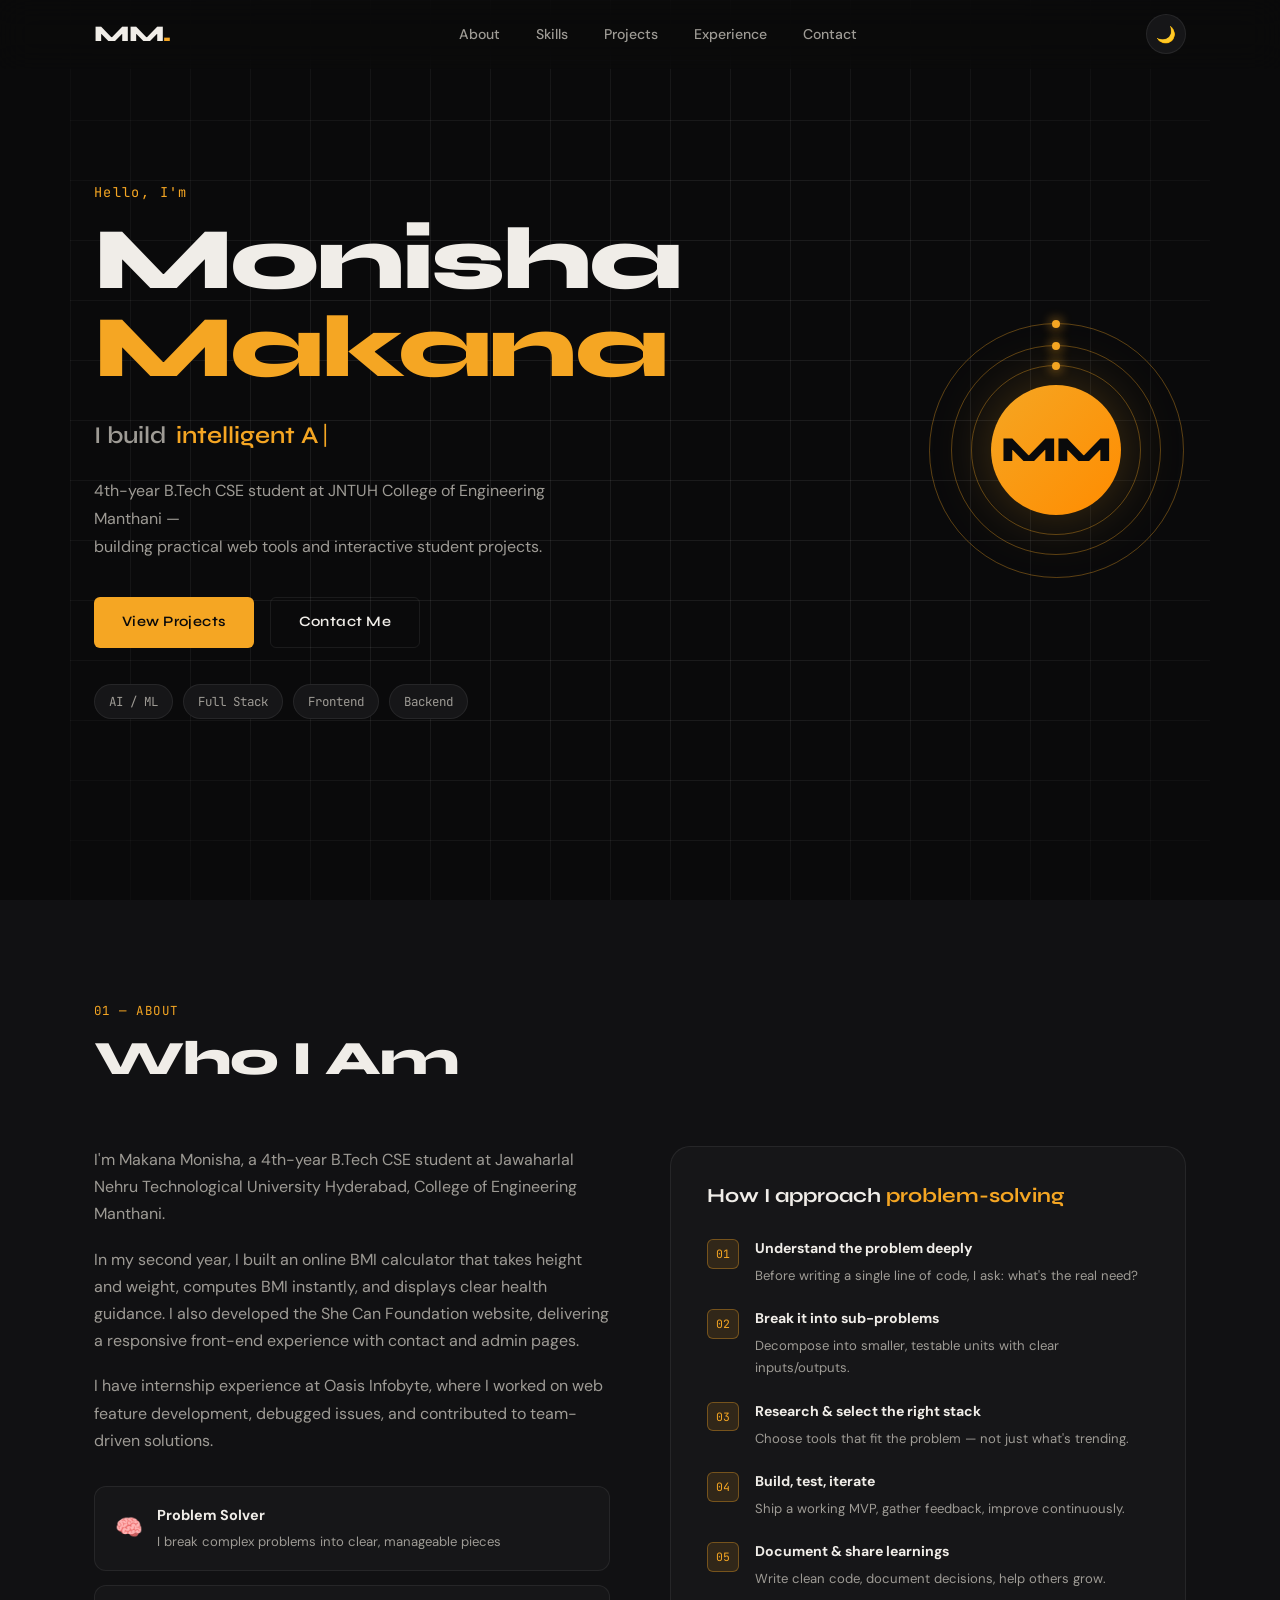
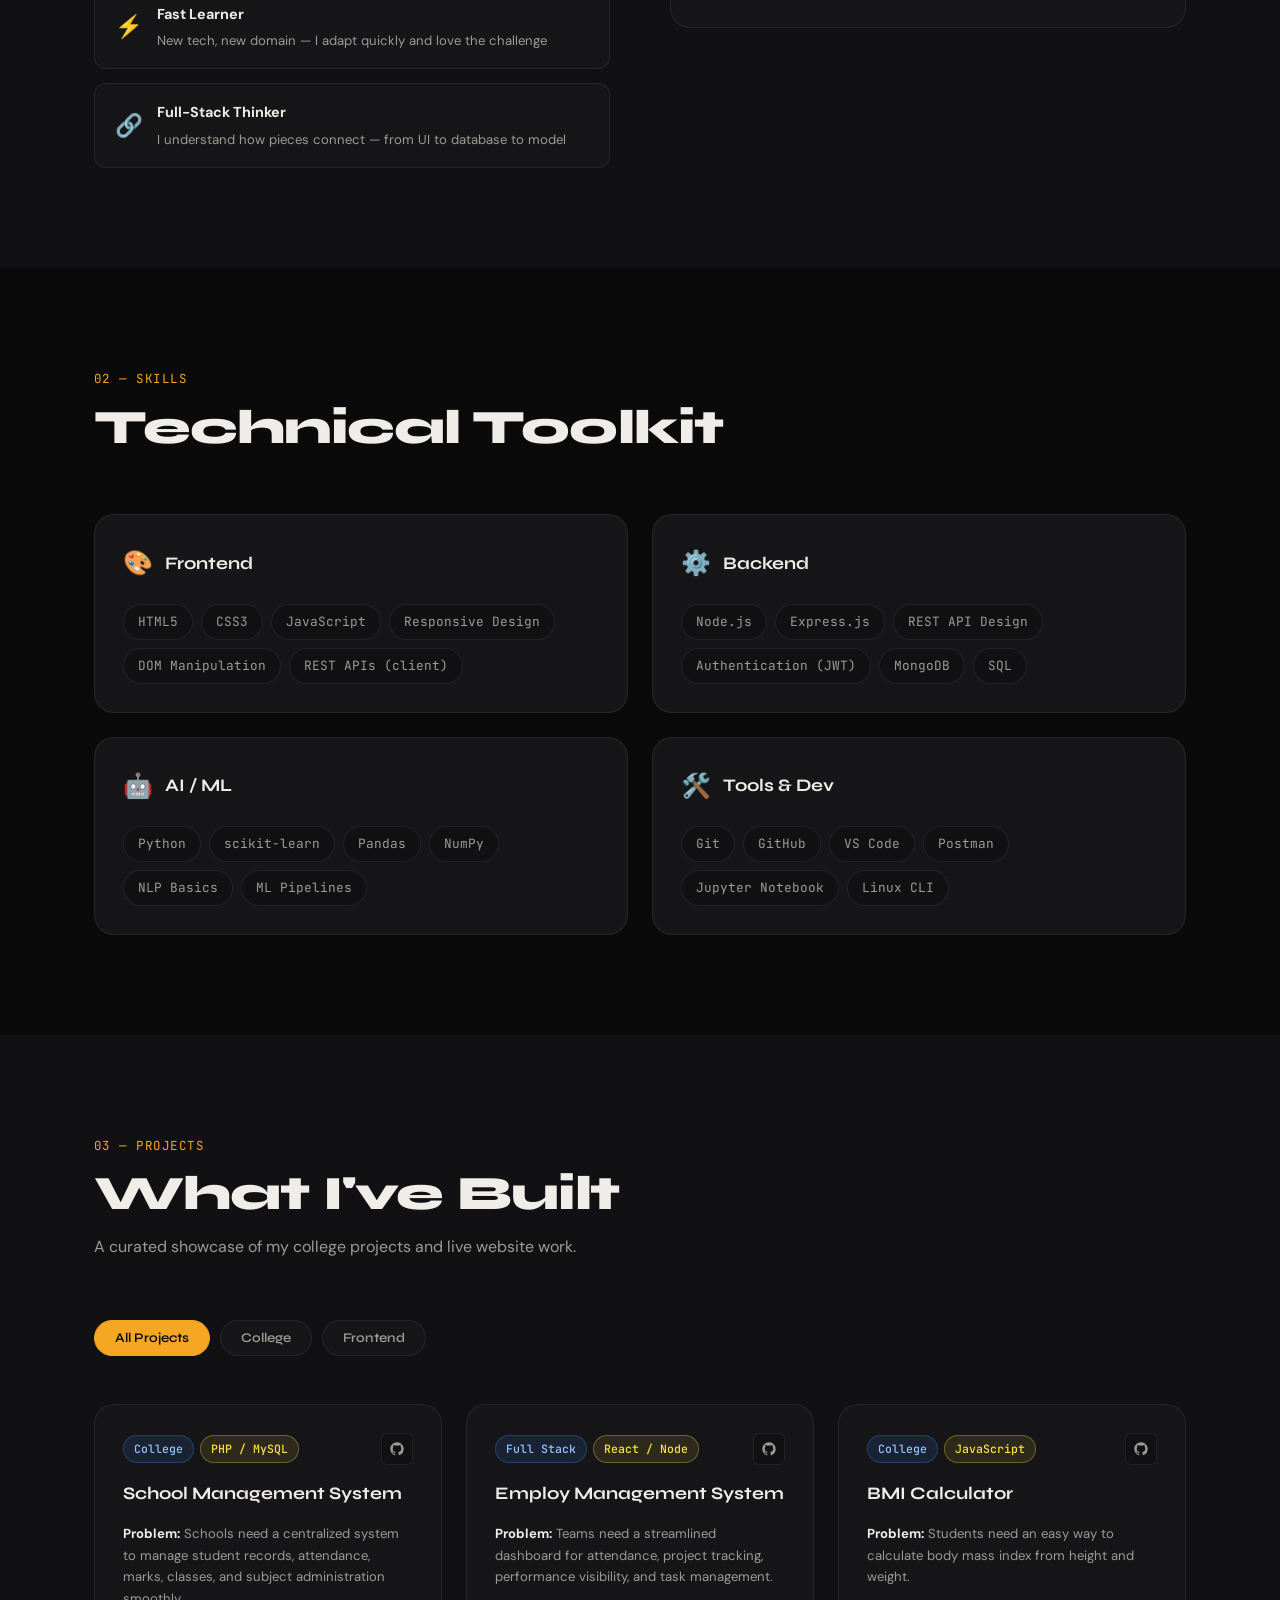
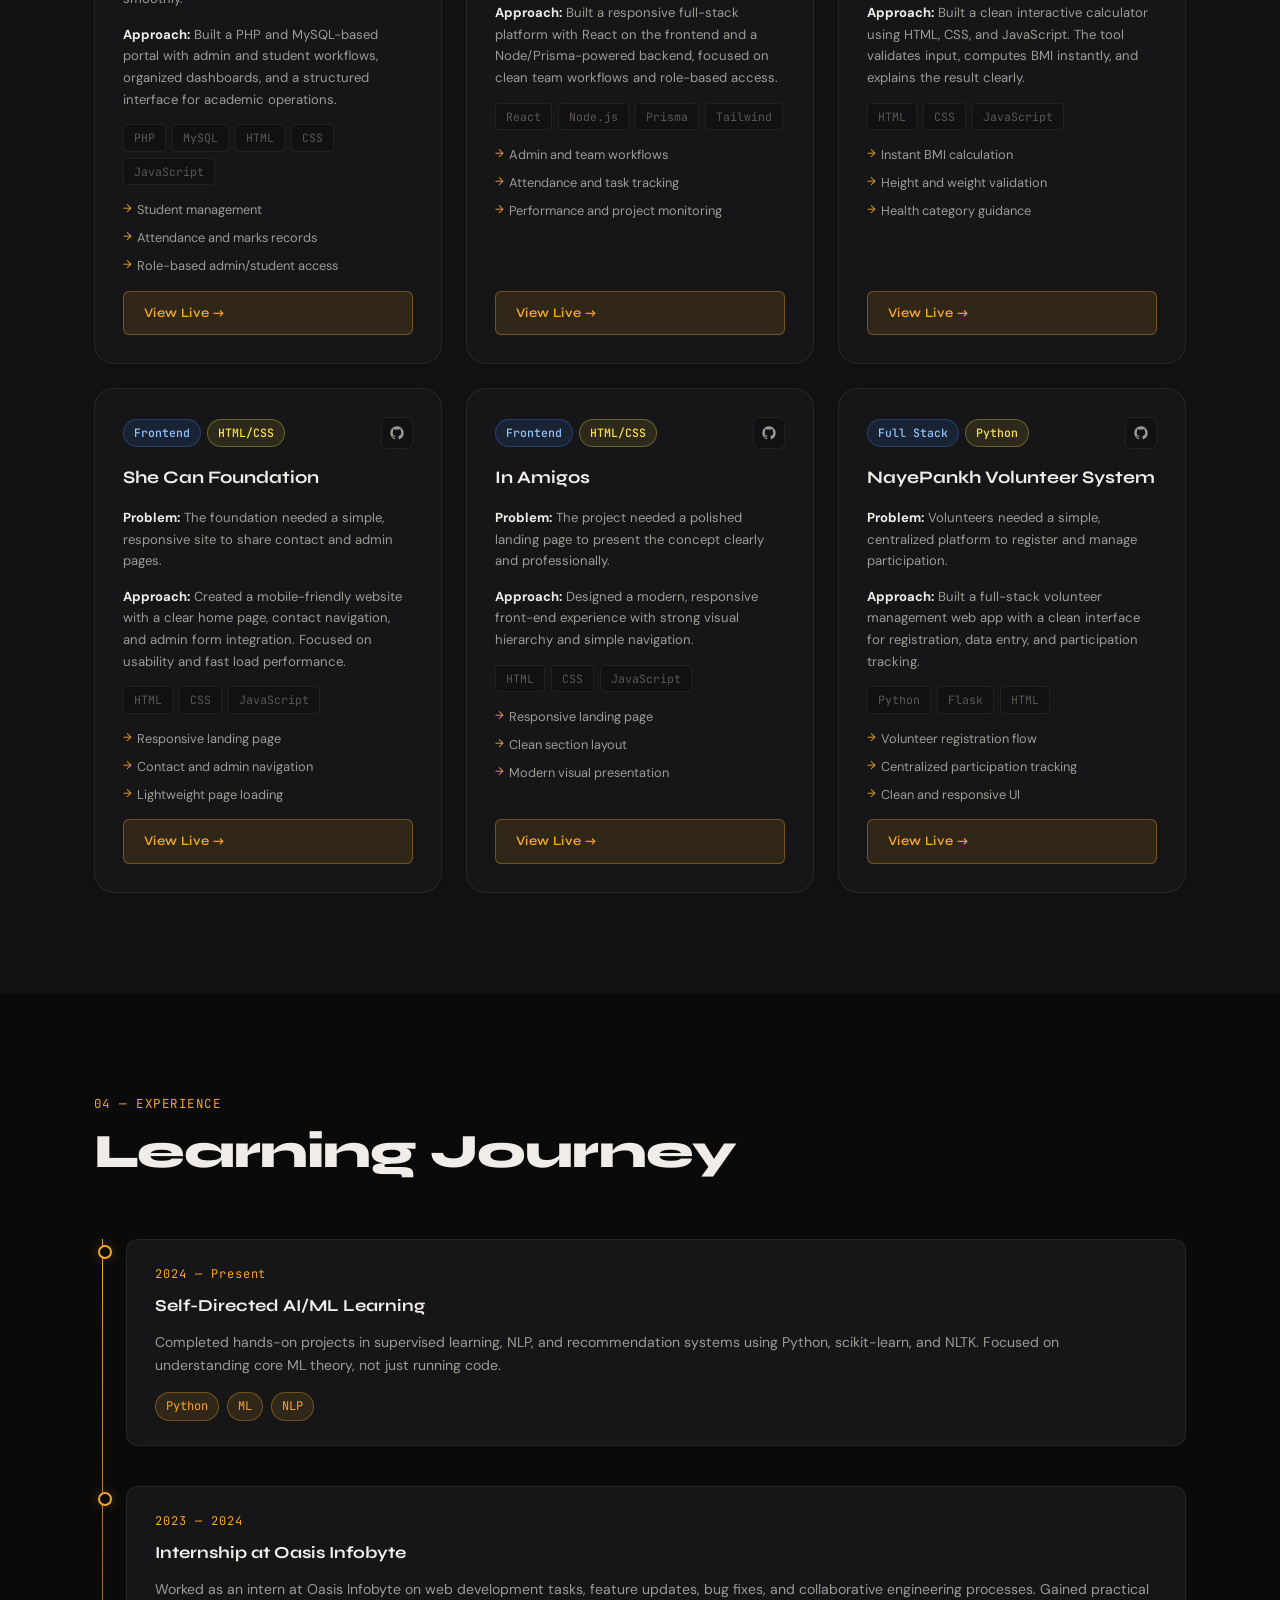
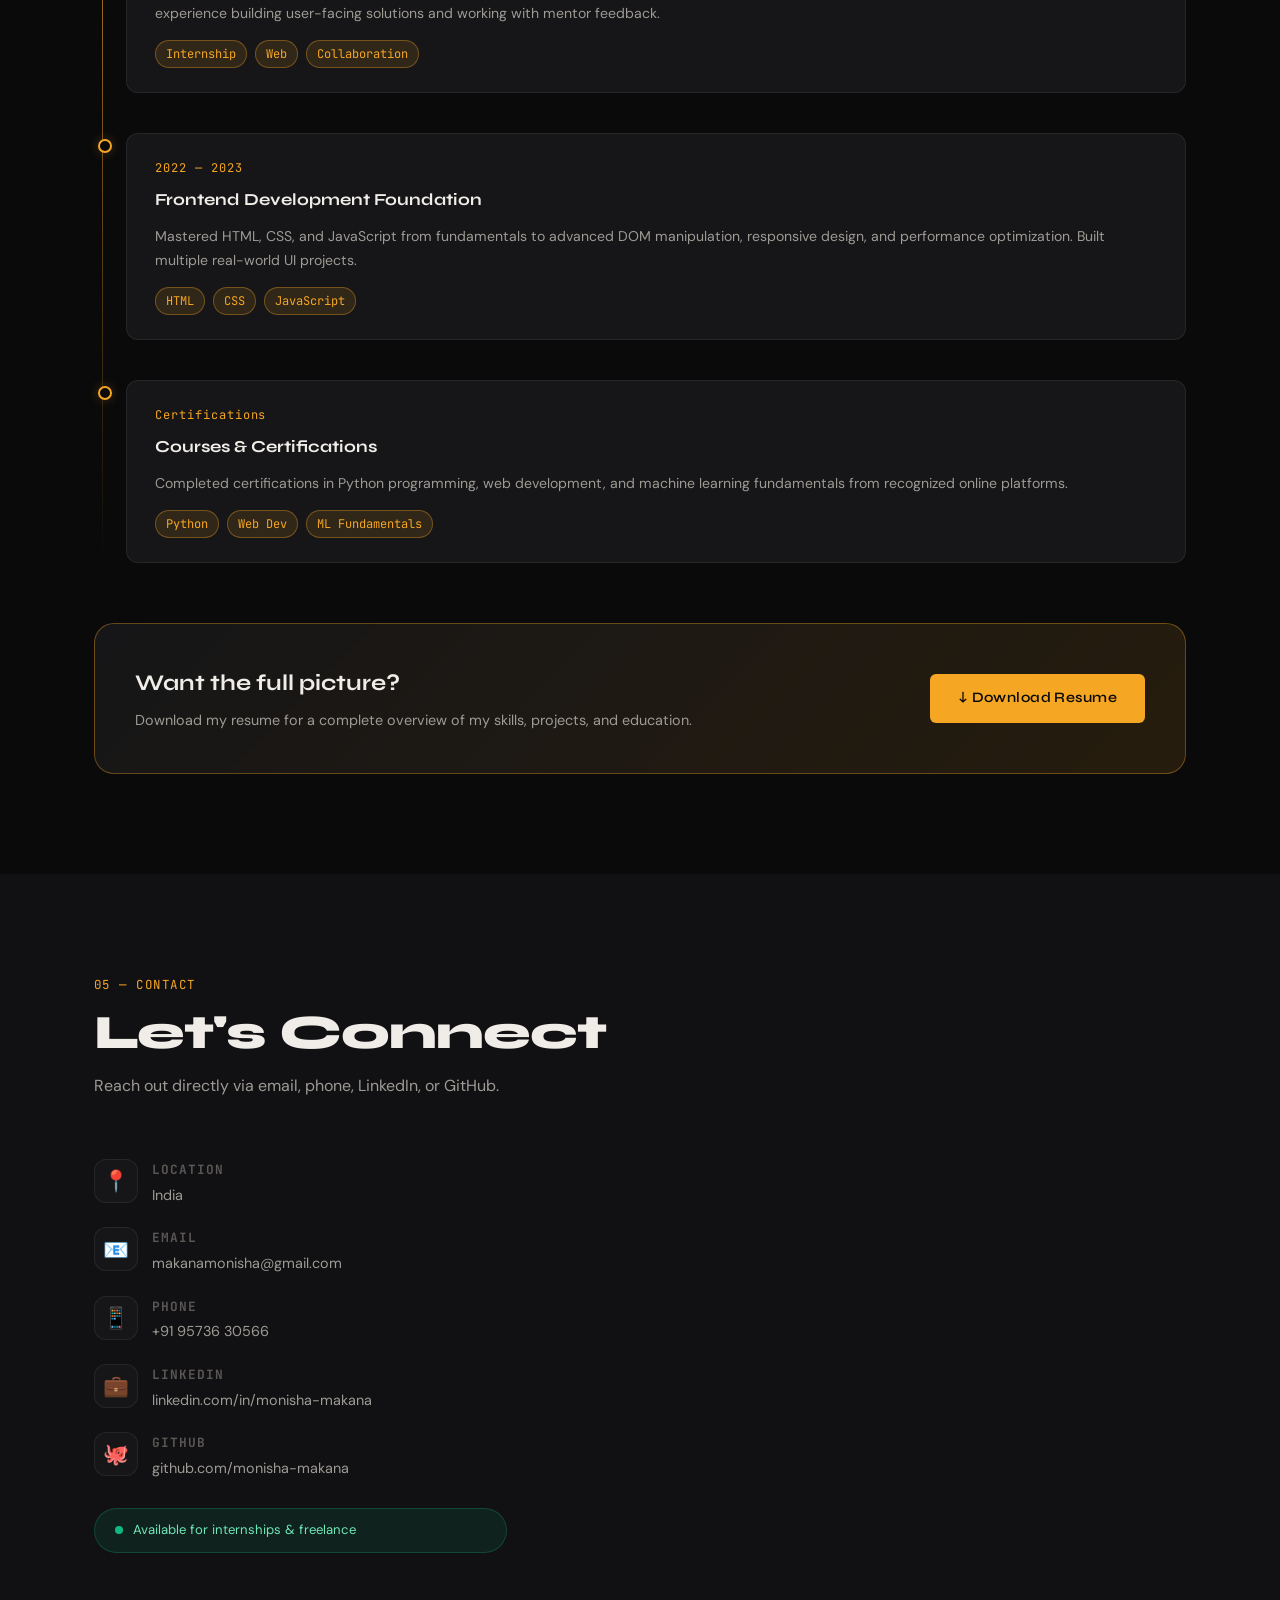
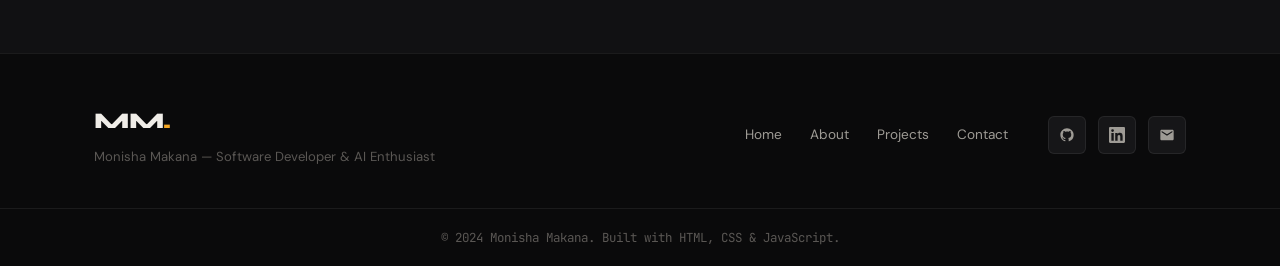
==== commit b0546b82: "Update index.html" ====
--- a/index.html
+++ b/index.html
@@ -1464,8 +1464,8 @@
               </a>
             </div>
           </div>
-          <h3 class="card-title">Defenceminia</h3>
-          <p class="card-problem"><strong>Problem:</strong> Defense teams need a streamlined dashboard for attendance, project tracking, performance visibility, and task management.</p>
+          <h3 class="card-title">Employ Management System</h3>
+          <p class="card-problem"><strong>Problem:</strong> Teams need a streamlined dashboard for attendance, project tracking, performance visibility, and task management.</p>
           <p class="card-approach"><strong>Approach:</strong> Built a responsive full-stack platform with React on the frontend and a Node/Prisma-powered backend, focused on clean team workflows and role-based access.</p>
           <div class="card-stack">
             <span class="stack-item">React</span>
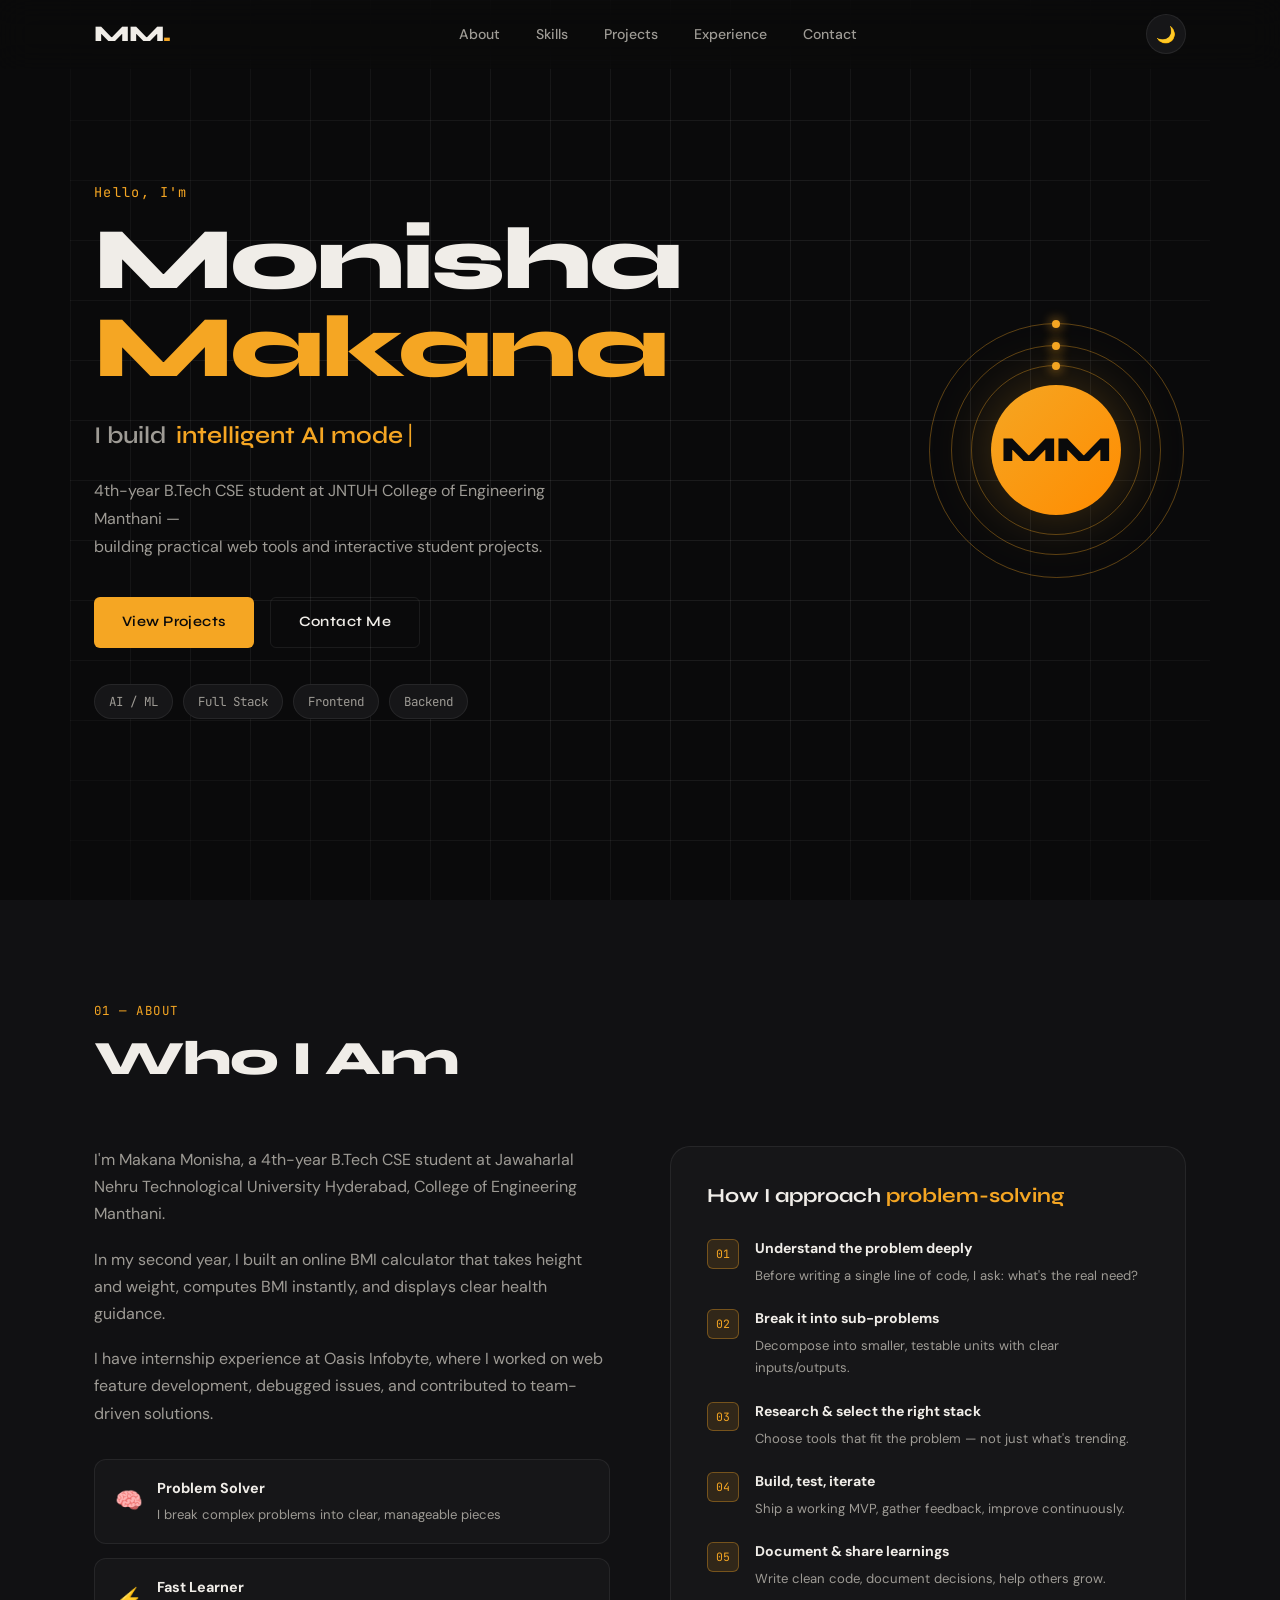
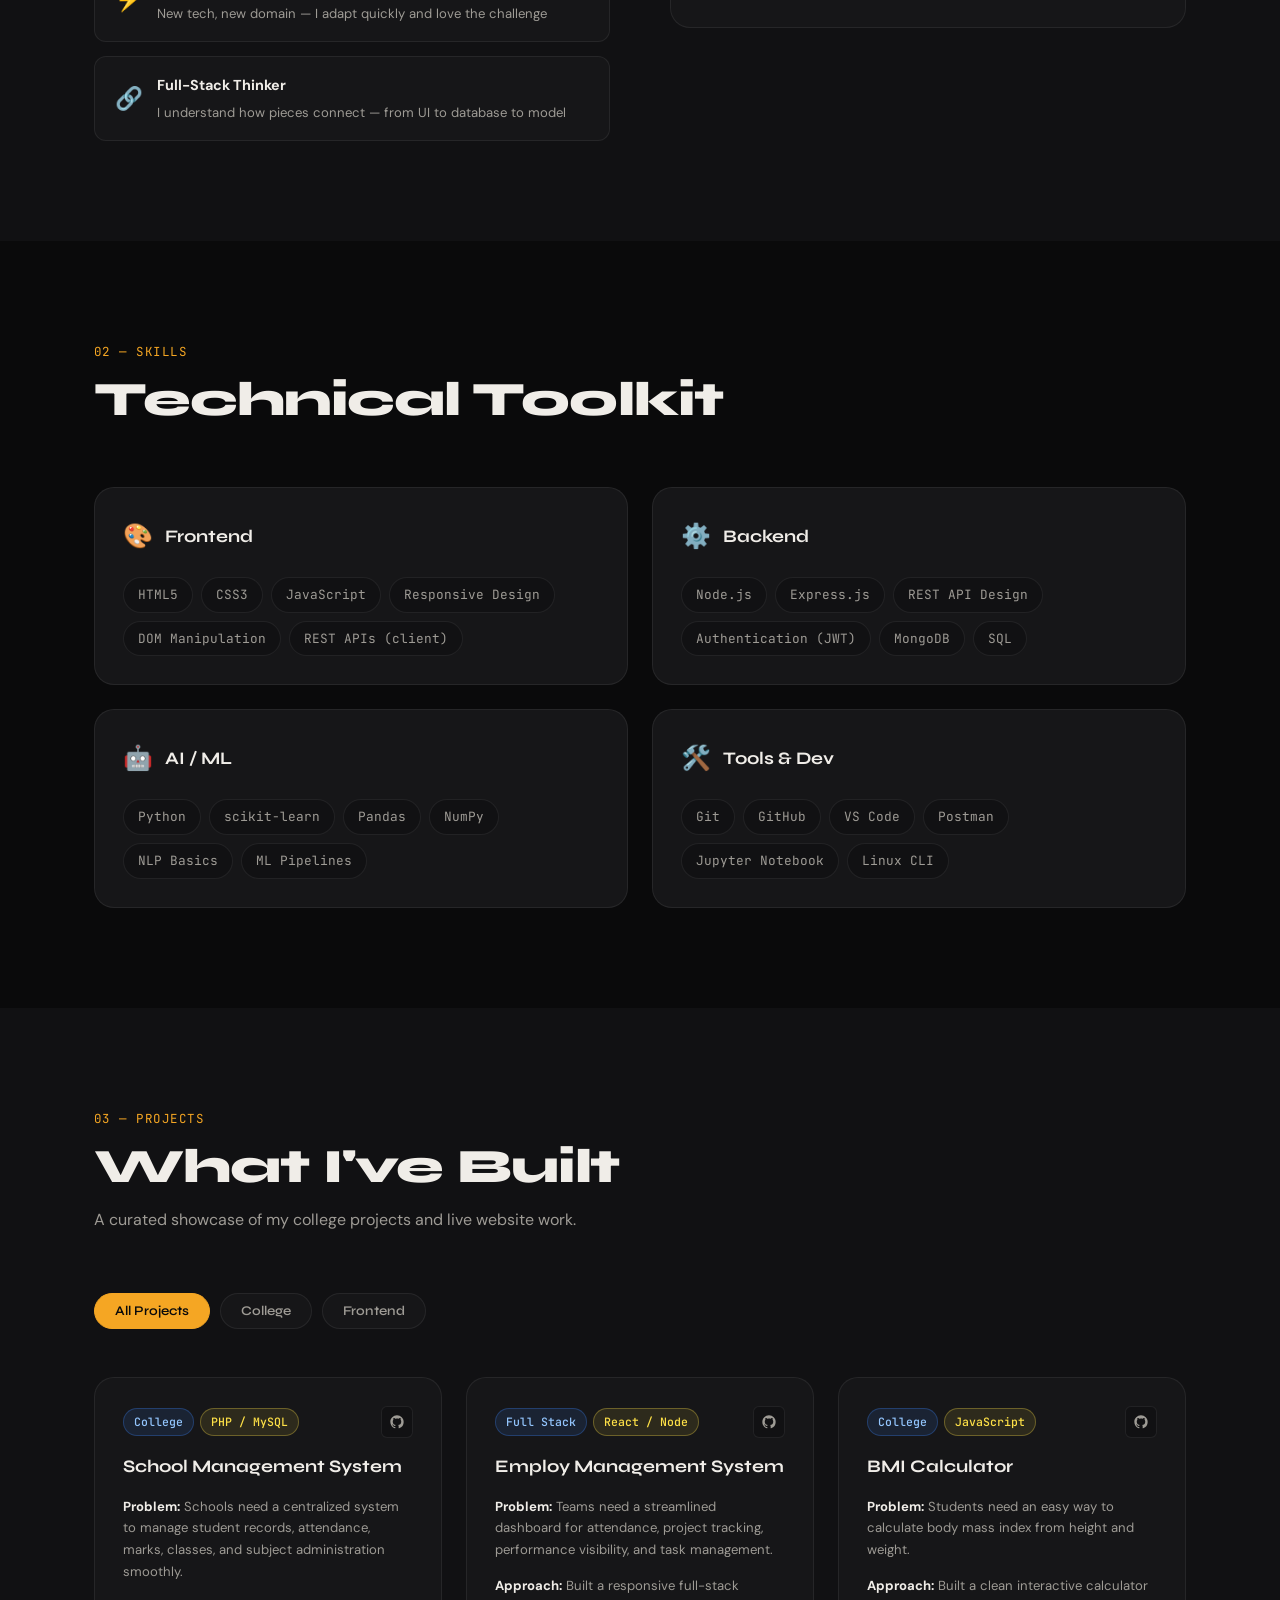
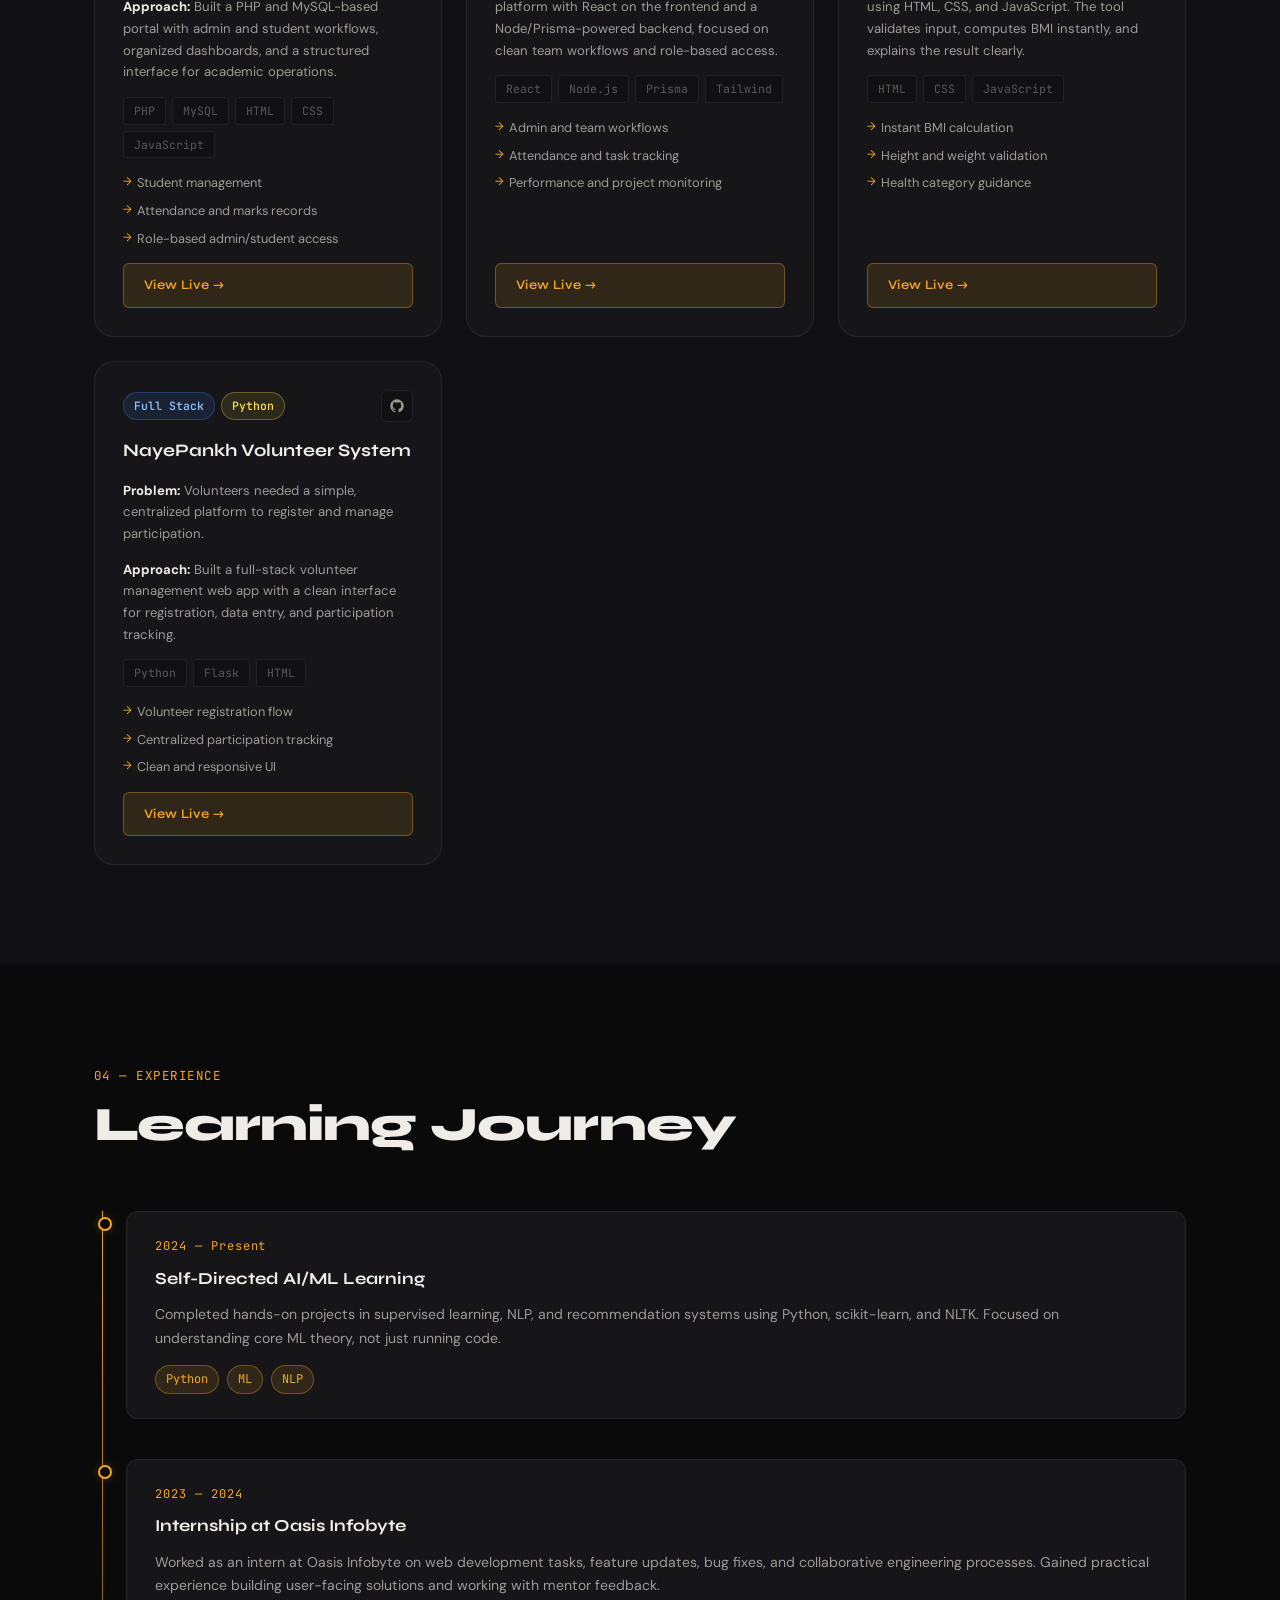
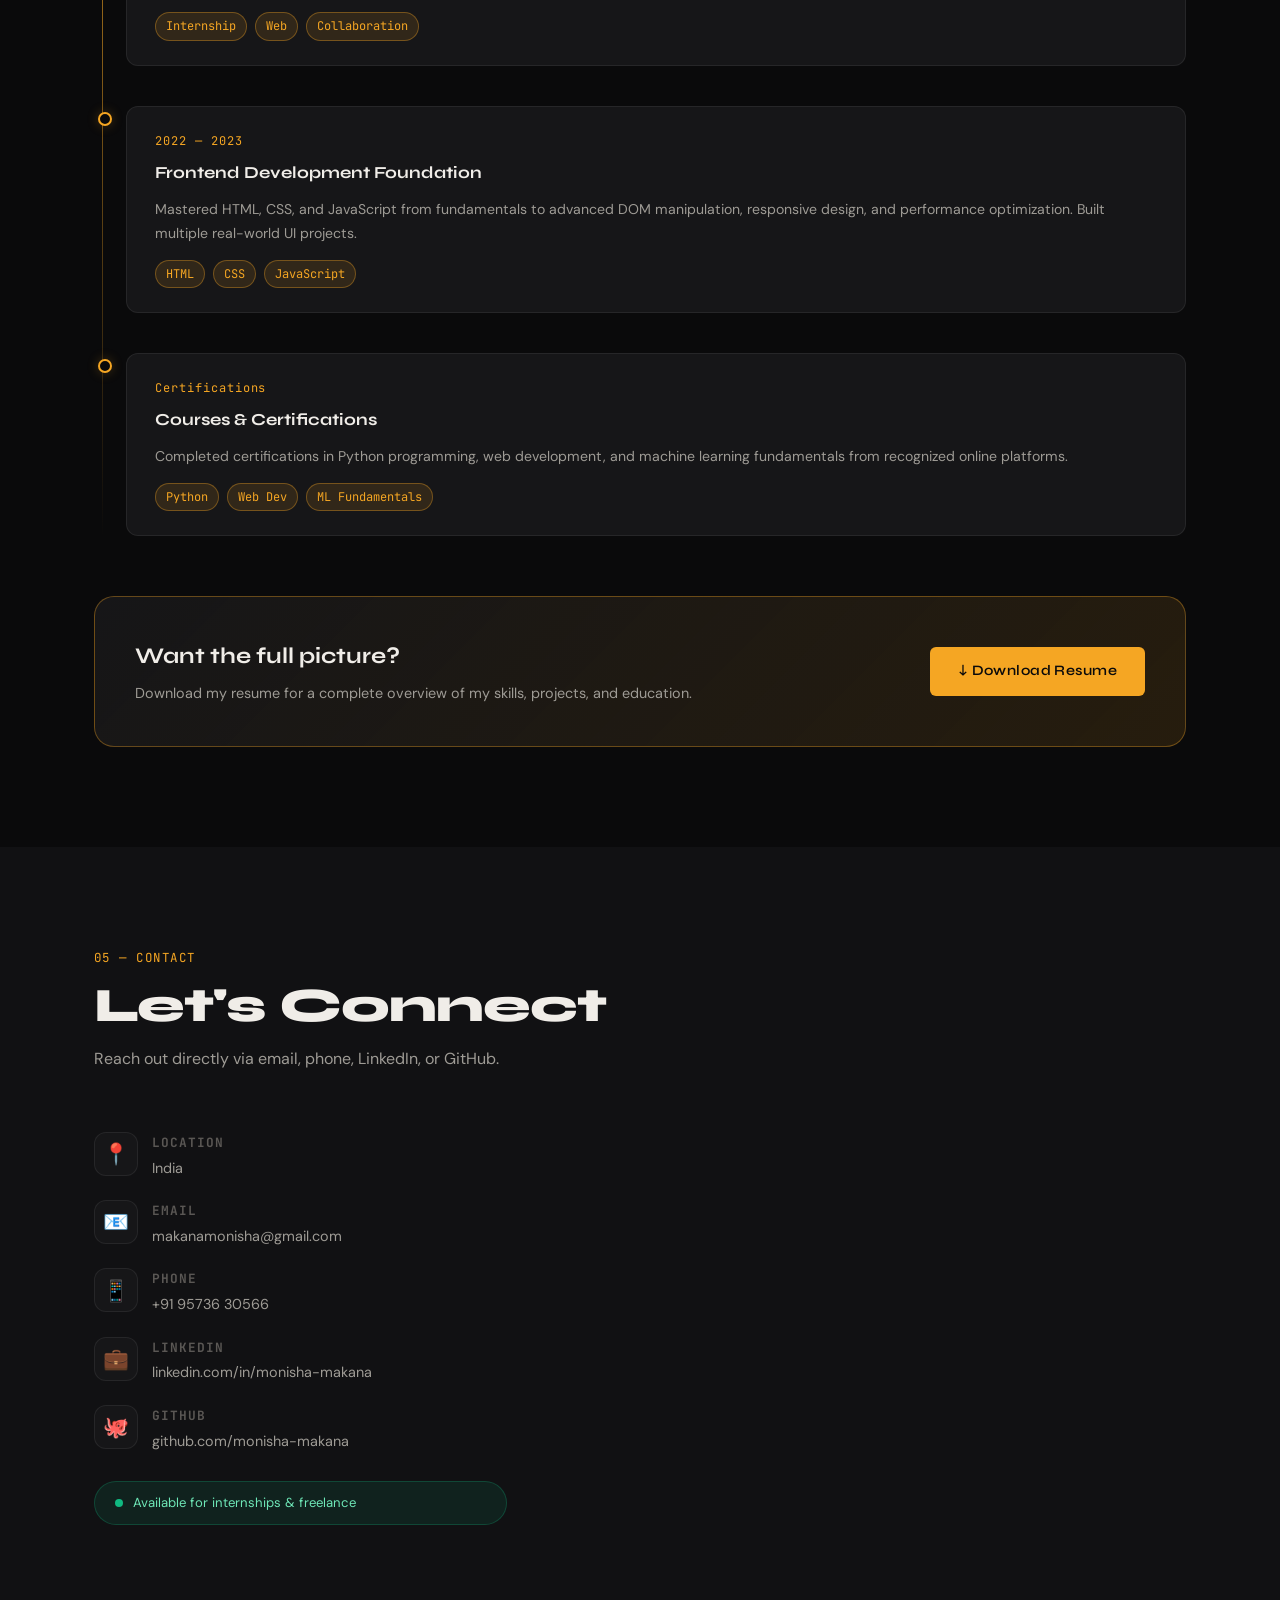
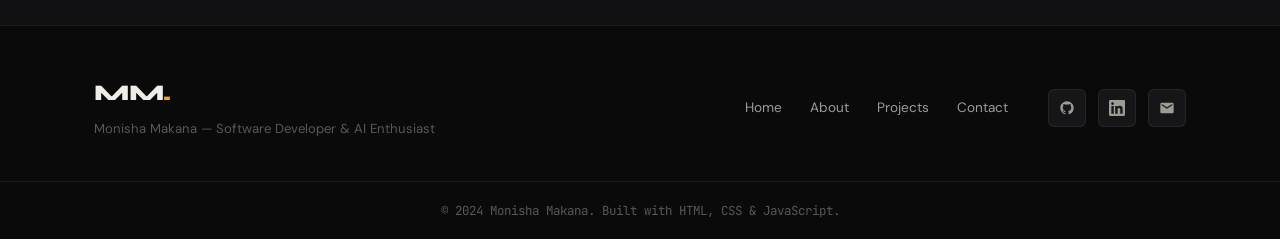
==== commit a4d1d15d: "Update index.html" ====
--- a/index.html
+++ b/index.html
@@ -1264,7 +1264,7 @@
       <div class="about-grid">
         <div class="about-text reveal">
           <p>I'm Makana Monisha, a 4th-year B.Tech CSE student at Jawaharlal Nehru Technological University Hyderabad, College of Engineering Manthani.</p>
-          <p>In my second year, I built an online BMI calculator that takes height and weight, computes BMI instantly, and displays clear health guidance. I also developed the She Can Foundation website, delivering a responsive front-end experience with contact and admin pages.</p>
+          <p>In my second year, I built an online BMI calculator that takes height and weight, computes BMI instantly, and displays clear health guidance.</p>
           <p>I have internship experience at Oasis Infobyte, where I worked on web feature development, debugged issues, and contributed to team-driven solutions.</p>
           <div class="about-values">
             <div class="value-card reveal">
@@ -1506,64 +1506,9 @@
             <li>Height and weight validation</li>
             <li>Health category guidance</li>
           </ul>
-          <a href="https://nayepankh-eight.vercel.app/" class="btn btn-card" target="_blank" rel="noreferrer">View Live →</a>
+          <a href="https://bmi-sigma-eight.vercel.app/" class="btn btn-card" target="_blank" rel="noreferrer">View Live →</a>
         </article>
 
-        <article class="project-card reveal" data-category="frontend">
-          <div class="card-header">
-            <div class="card-badges">
-              <span class="badge badge-frontend">Frontend</span>
-              <span class="badge badge-js">HTML/CSS</span>
-            </div>
-            <div class="card-links">
-              <a href="https://in-amigos-task1-delta.vercel.app/" class="icon-link" title="Live In Amigos Site" target="_blank" rel="noreferrer">
-                <svg viewBox="0 0 24 24" fill="currentColor"><path d="M12 2C6.477 2 2 6.484 2 12.017c0 4.425 2.865 8.18 6.839 9.504.5.092.682-.217.682-.483 0-.237-.008-.868-.013-1.703-2.782.605-3.369-1.343-3.369-1.343-.454-1.158-1.11-1.466-1.11-1.466-.908-.62.069-.608.069-.608 1.003.07 1.531 1.032 1.531 1.032.892 1.53 2.341 1.088 2.91.832.092-.647.35-1.088.636-1.338-2.22-.253-4.555-1.113-4.555-4.951 0-1.093.39-1.988 1.029-2.688-.103-.253-.446-1.272.098-2.65 0 0 .84-.27 2.75 1.026A9.564 9.564 0 0112 6.844c.85.004 1.705.115 2.504.337 1.909-1.296 2.747-1.027 2.747-1.027.546 1.379.202 2.398.1 2.651.64.7 1.028 1.595 1.028 2.688 0 3.848-2.339 4.695-4.566 4.943.359.309.678.92.678 1.855 0 1.338-.012 2.419-.012 2.747 0 .268.18.58.688.482A10.019 10.019 0 0022 12.017C22 6.484 17.522 2 12 2z"/></svg>
-              </a>
-            </div>
-          </div>
-          <h3 class="card-title">She Can Foundation</h3>
-          <p class="card-problem"><strong>Problem:</strong> The foundation needed a simple, responsive site to share contact and admin pages.</p>
-          <p class="card-approach"><strong>Approach:</strong> Created a mobile-friendly website with a clear home page, contact navigation, and admin form integration. Focused on usability and fast load performance.</p>
-          <div class="card-stack">
-            <span class="stack-item">HTML</span>
-            <span class="stack-item">CSS</span>
-            <span class="stack-item">JavaScript</span>
-          </div>
-          <ul class="card-features">
-            <li>Responsive landing page</li>
-            <li>Contact and admin navigation</li>
-            <li>Lightweight page loading</li>
-          </ul>
-          <a href="https://in-amigos-task1-delta.vercel.app/" class="btn btn-card" target="_blank" rel="noreferrer">View Live →</a>
-        </article>
-
-        <article class="project-card reveal" data-category="frontend">
-          <div class="card-header">
-            <div class="card-badges">
-              <span class="badge badge-frontend">Frontend</span>
-              <span class="badge badge-js">HTML/CSS</span>
-            </div>
-            <div class="card-links">
-              <a href="https://in-amigos-task1-delta.vercel.app/" class="icon-link" title="Live In Amigos Site" target="_blank" rel="noreferrer">
-                <svg viewBox="0 0 24 24" fill="currentColor"><path d="M12 2C6.477 2 2 6.484 2 12.017c0 4.425 2.865 8.18 6.839 9.504.5.092.682-.217.682-.483 0-.237-.008-.868-.013-1.703-2.782.605-3.369-1.343-3.369-1.343-.454-1.158-1.11-1.466-1.11-1.466-.908-.62.069-.608.069-.608 1.003.07 1.531 1.032 1.531 1.032.892 1.53 2.341 1.088 2.91.832.092-.647.35-1.088.636-1.338-2.22-.253-4.555-1.113-4.555-4.951 0-1.093.39-1.988 1.029-2.688-.103-.253-.446-1.272.098-2.65 0 0 .84-.27 2.75 1.026A9.564 9.564 0 0112 6.844c.85.004 1.705.115 2.504.337 1.909-1.296 2.747-1.027 2.747-1.027.546 1.379.202 2.398.1 2.651.64.7 1.028 1.595 1.028 2.688 0 3.848-2.339 4.695-4.566 4.943.359.309.678.92.678 1.855 0 1.338-.012 2.419-.012 2.747 0 .268.18.58.688.482A10.019 10.019 0 0022 12.017C22 6.484 17.522 2 12 2z"/></svg>
-              </a>
-            </div>
-          </div>
-          <h3 class="card-title">In Amigos</h3>
-          <p class="card-problem"><strong>Problem:</strong> The project needed a polished landing page to present the concept clearly and professionally.</p>
-          <p class="card-approach"><strong>Approach:</strong> Designed a modern, responsive front-end experience with strong visual hierarchy and simple navigation.</p>
-          <div class="card-stack">
-            <span class="stack-item">HTML</span>
-            <span class="stack-item">CSS</span>
-            <span class="stack-item">JavaScript</span>
-          </div>
-          <ul class="card-features">
-            <li>Responsive landing page</li>
-            <li>Clean section layout</li>
-            <li>Modern visual presentation</li>
-          </ul>
-          <a href="https://in-amigos-task1-delta.vercel.app/" class="btn btn-card" target="_blank" rel="noreferrer">View Live →</a>
-        </article>
 
         <article class="project-card reveal" data-category="frontend">
           <div class="card-header">
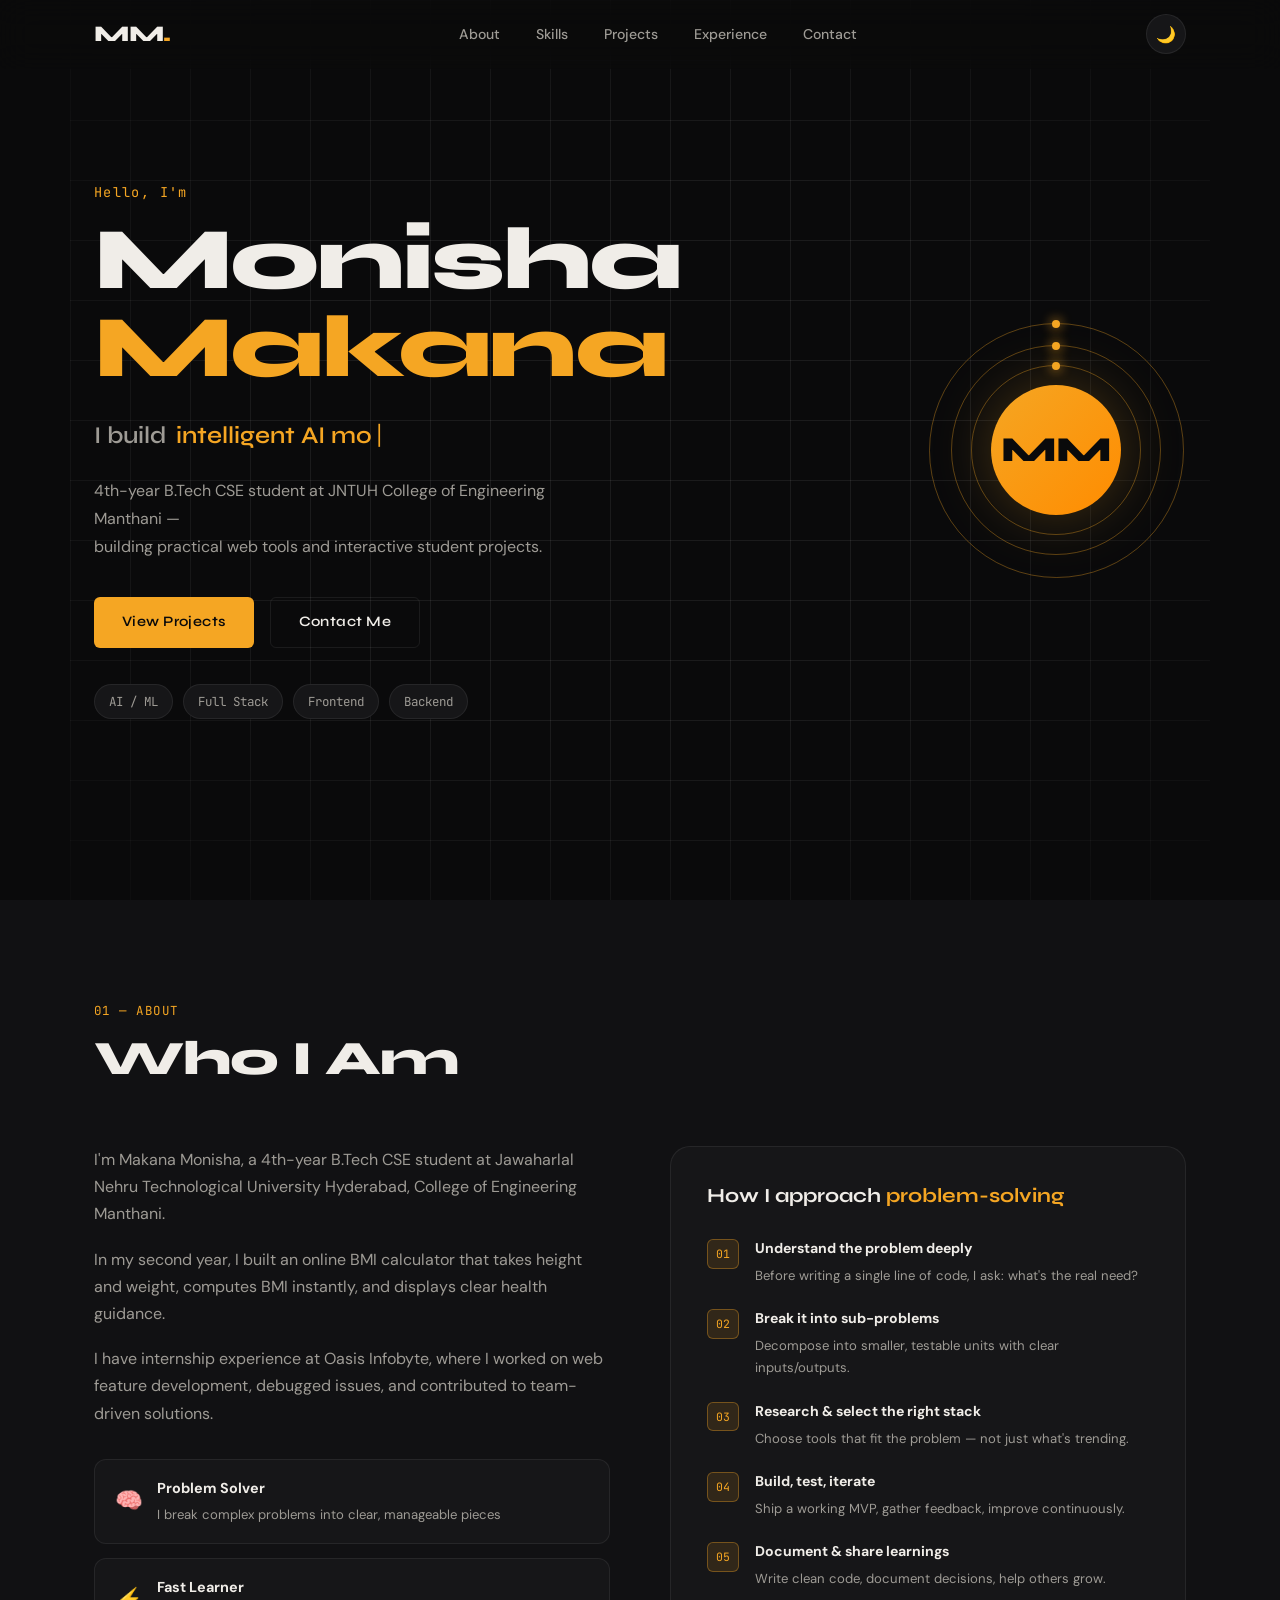
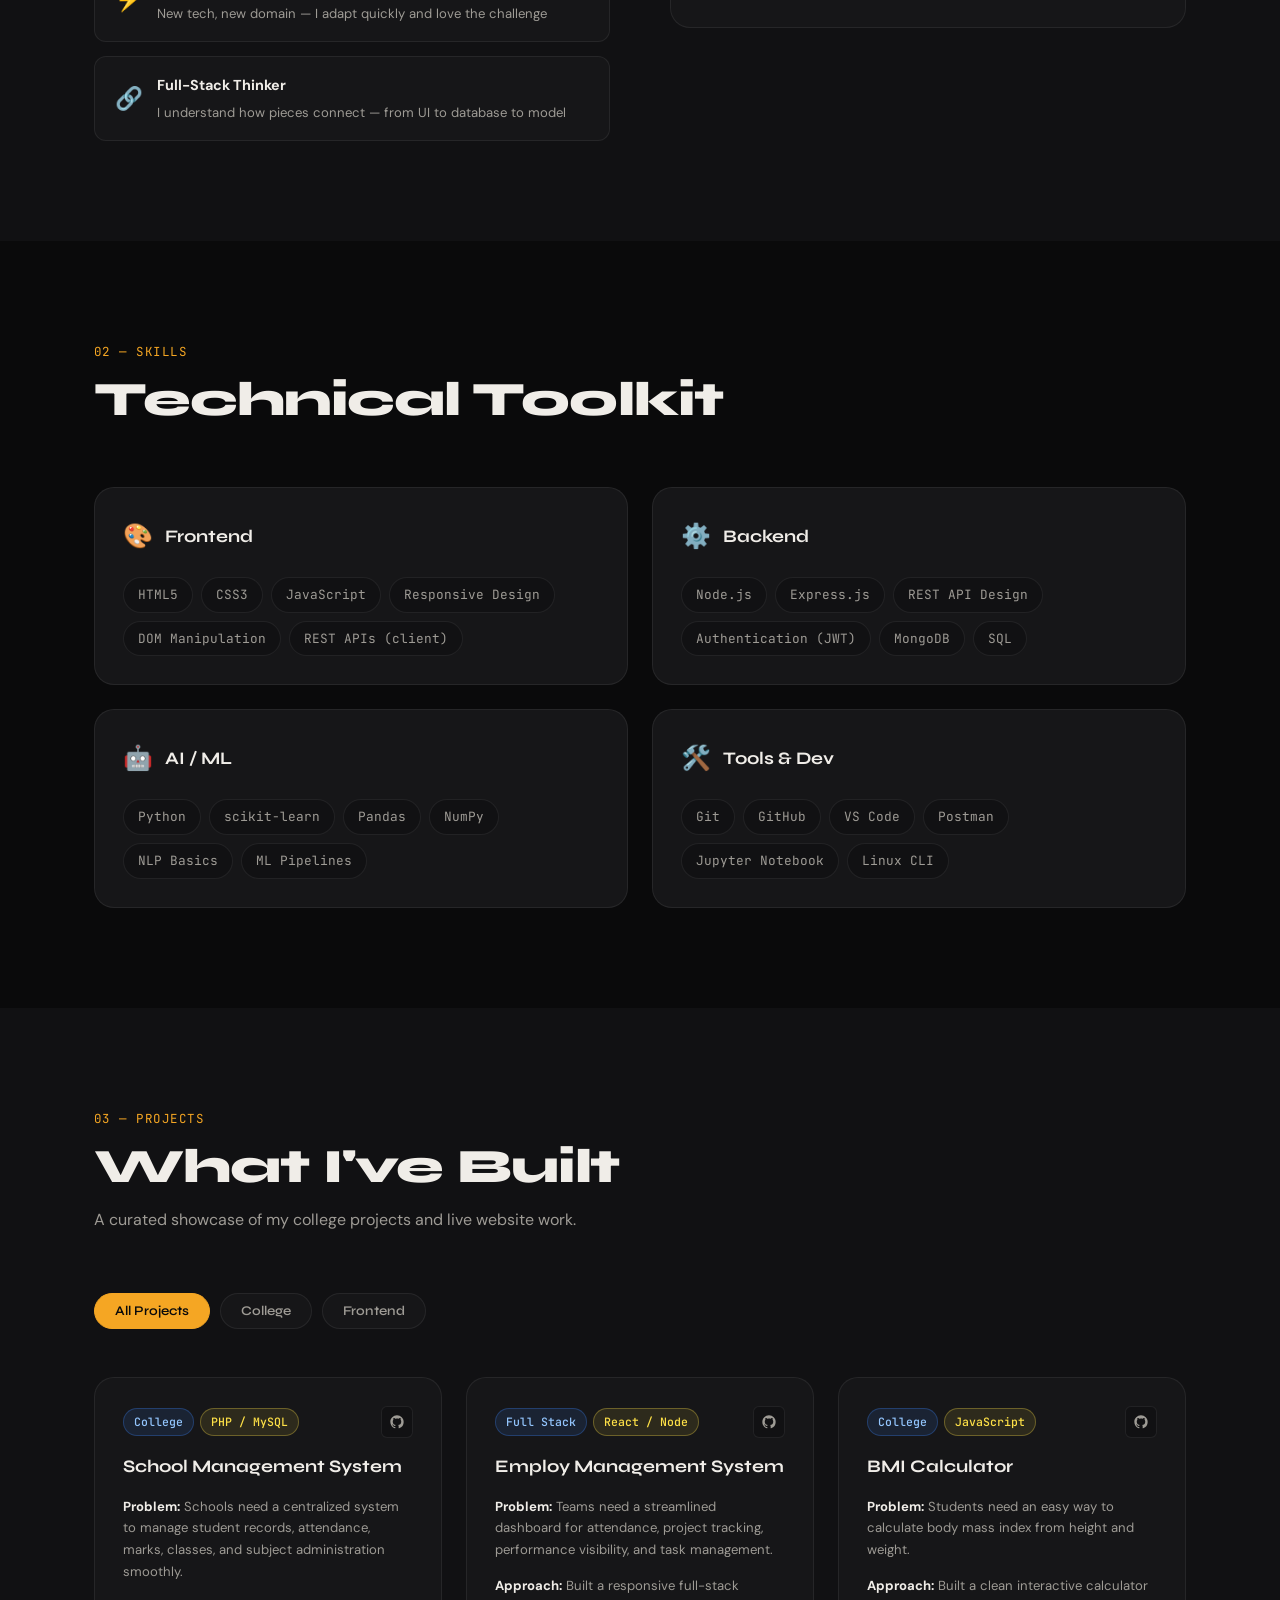
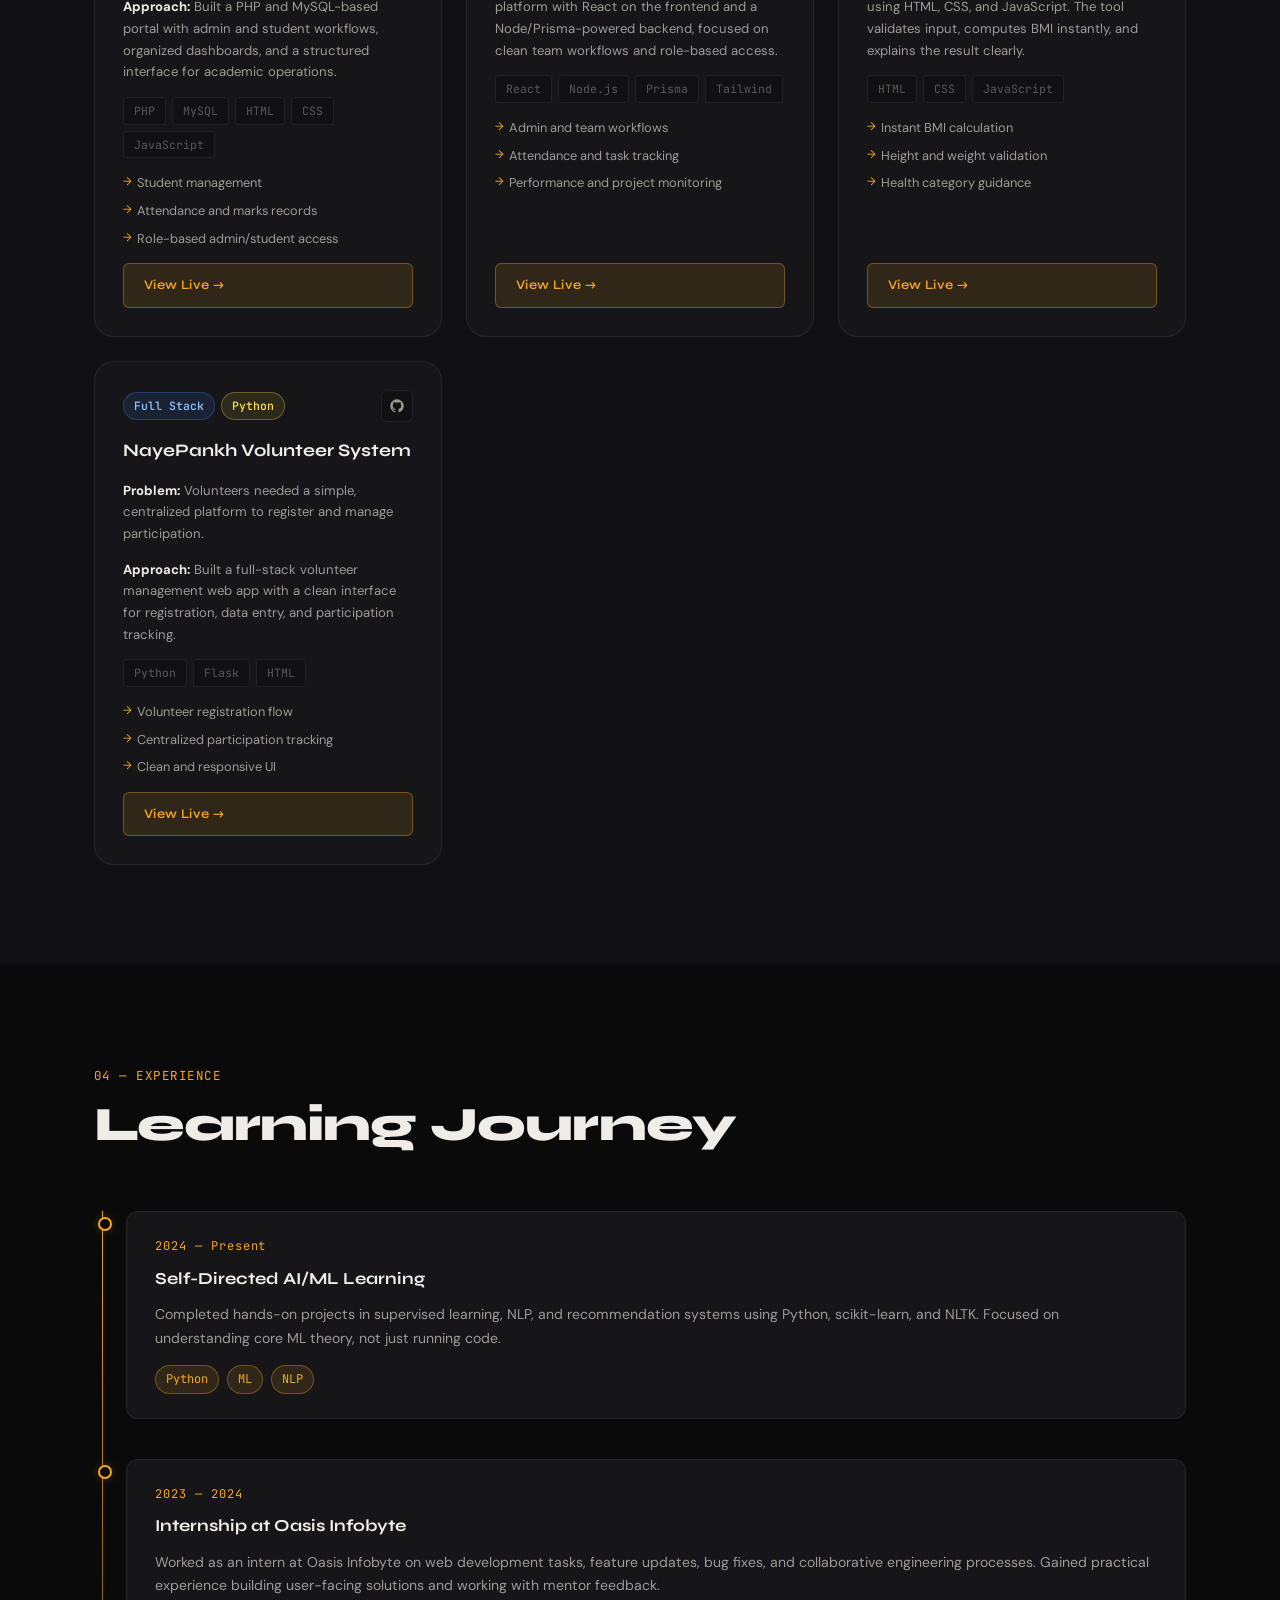
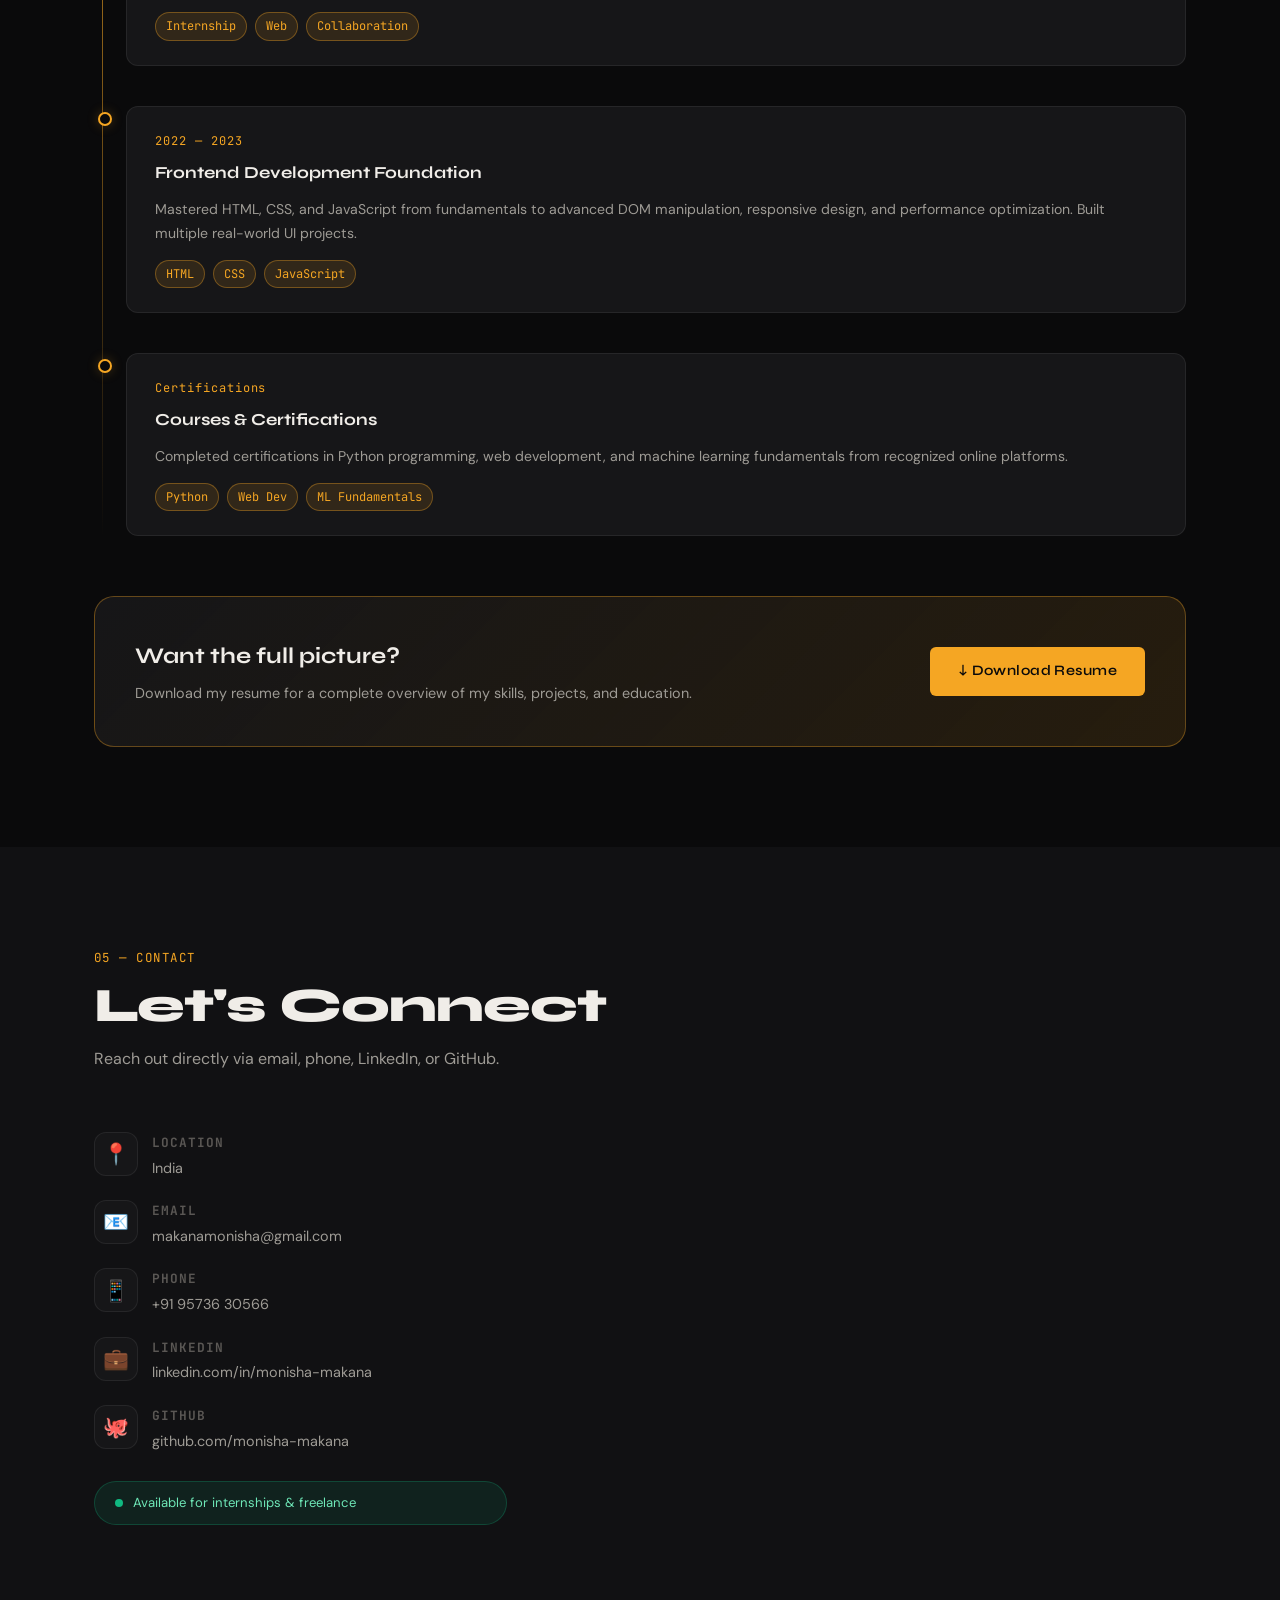
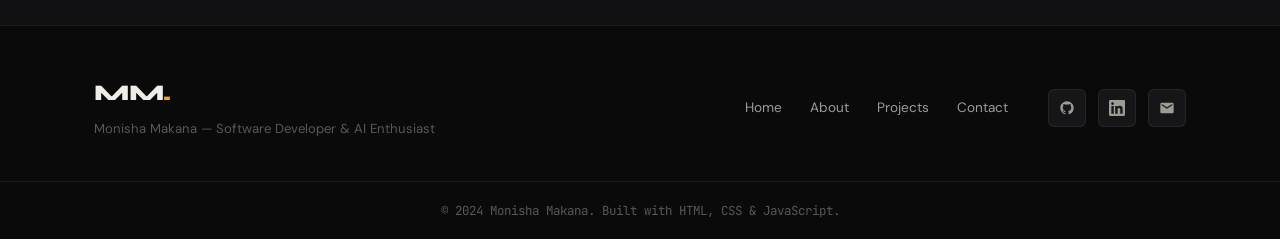
==== commit 90368b22: "Update portfolio and resume" ====
--- a/index.html
+++ b/index.html
@@ -1608,7 +1608,7 @@
             <h3>Want the full picture?</h3>
             <p>Download my resume for a complete overview of my skills, projects, and education.</p>
           </div>
-          <a href="resume.pdf" class="btn btn-primary" download="Monisha_Makana_Resume.pdf">
+          <a href="monisha_resume.pdf" class="btn btn-primary" download="Monisha_Makana_Resume.pdf">
             ↓ Download Resume
           </a>
         </div>
@@ -1984,4 +1984,4 @@
 
 </script>
 </body>
-</html>
+</html>
